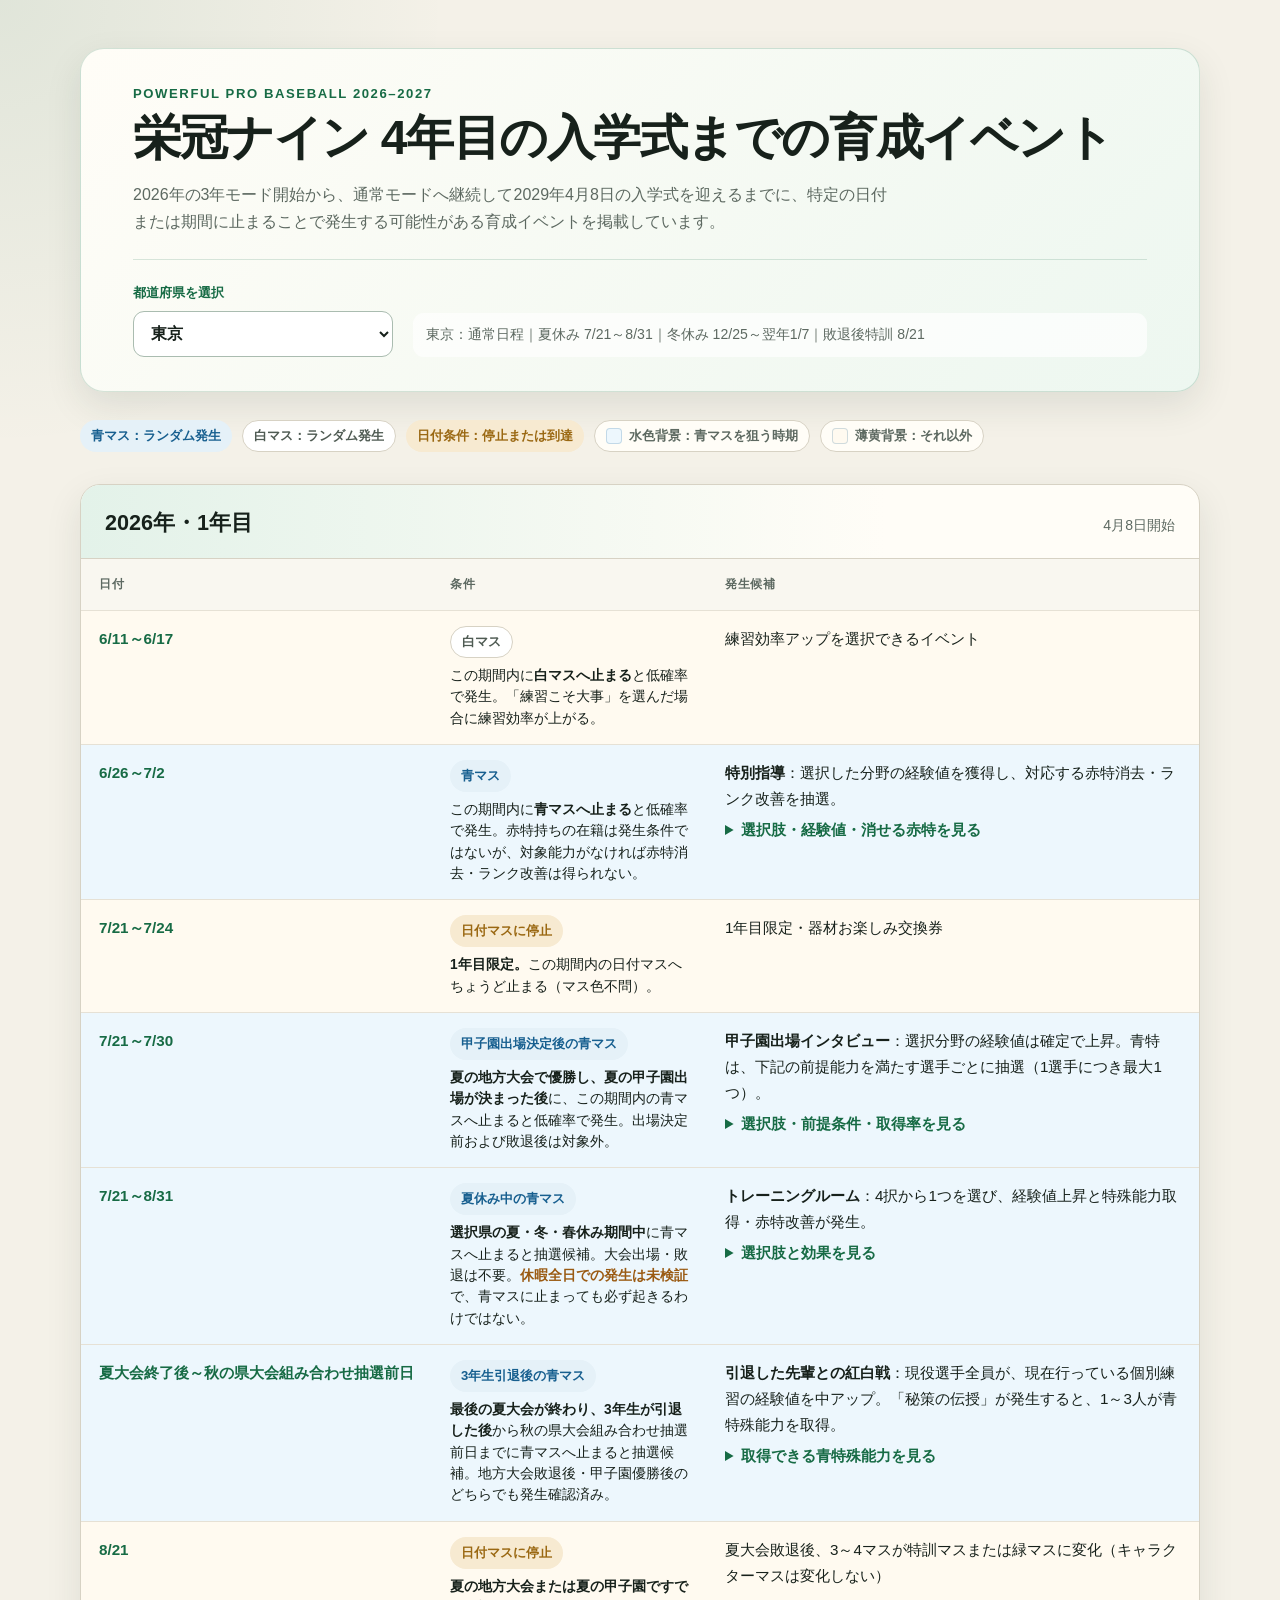
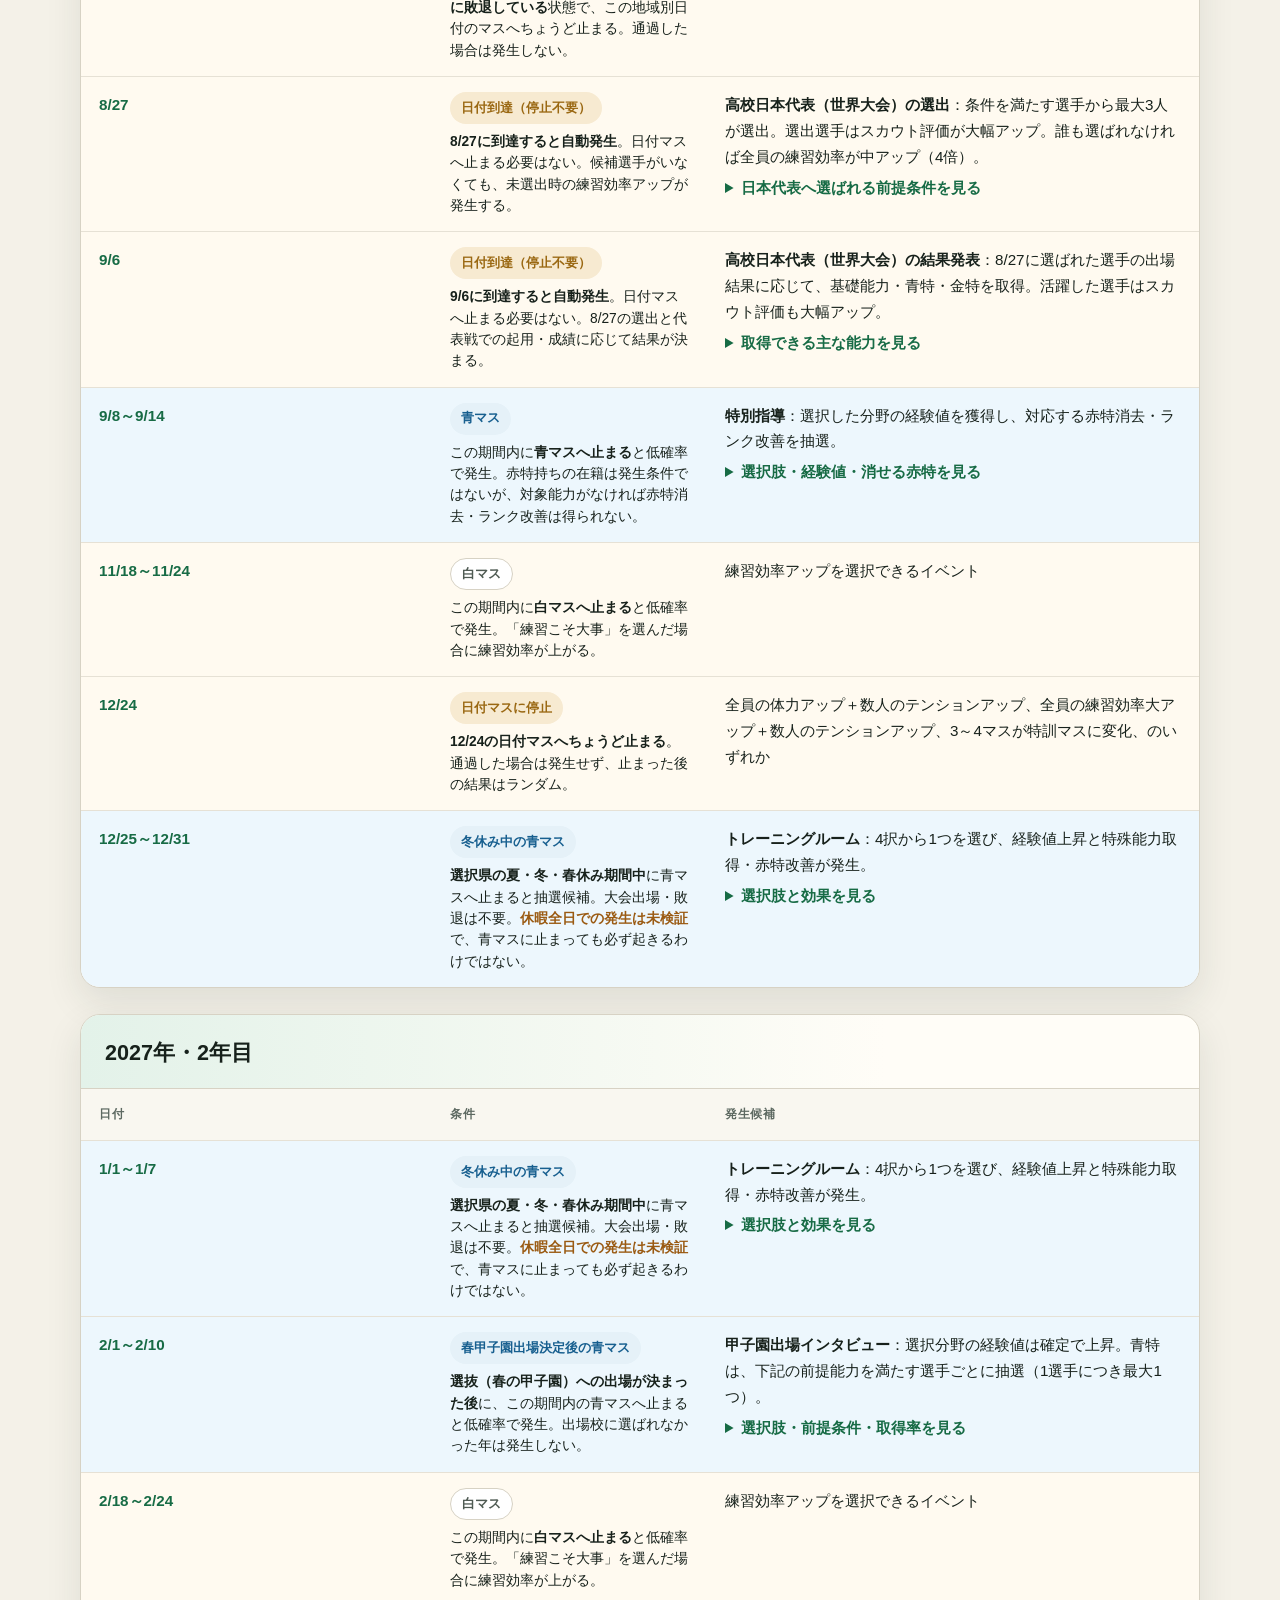
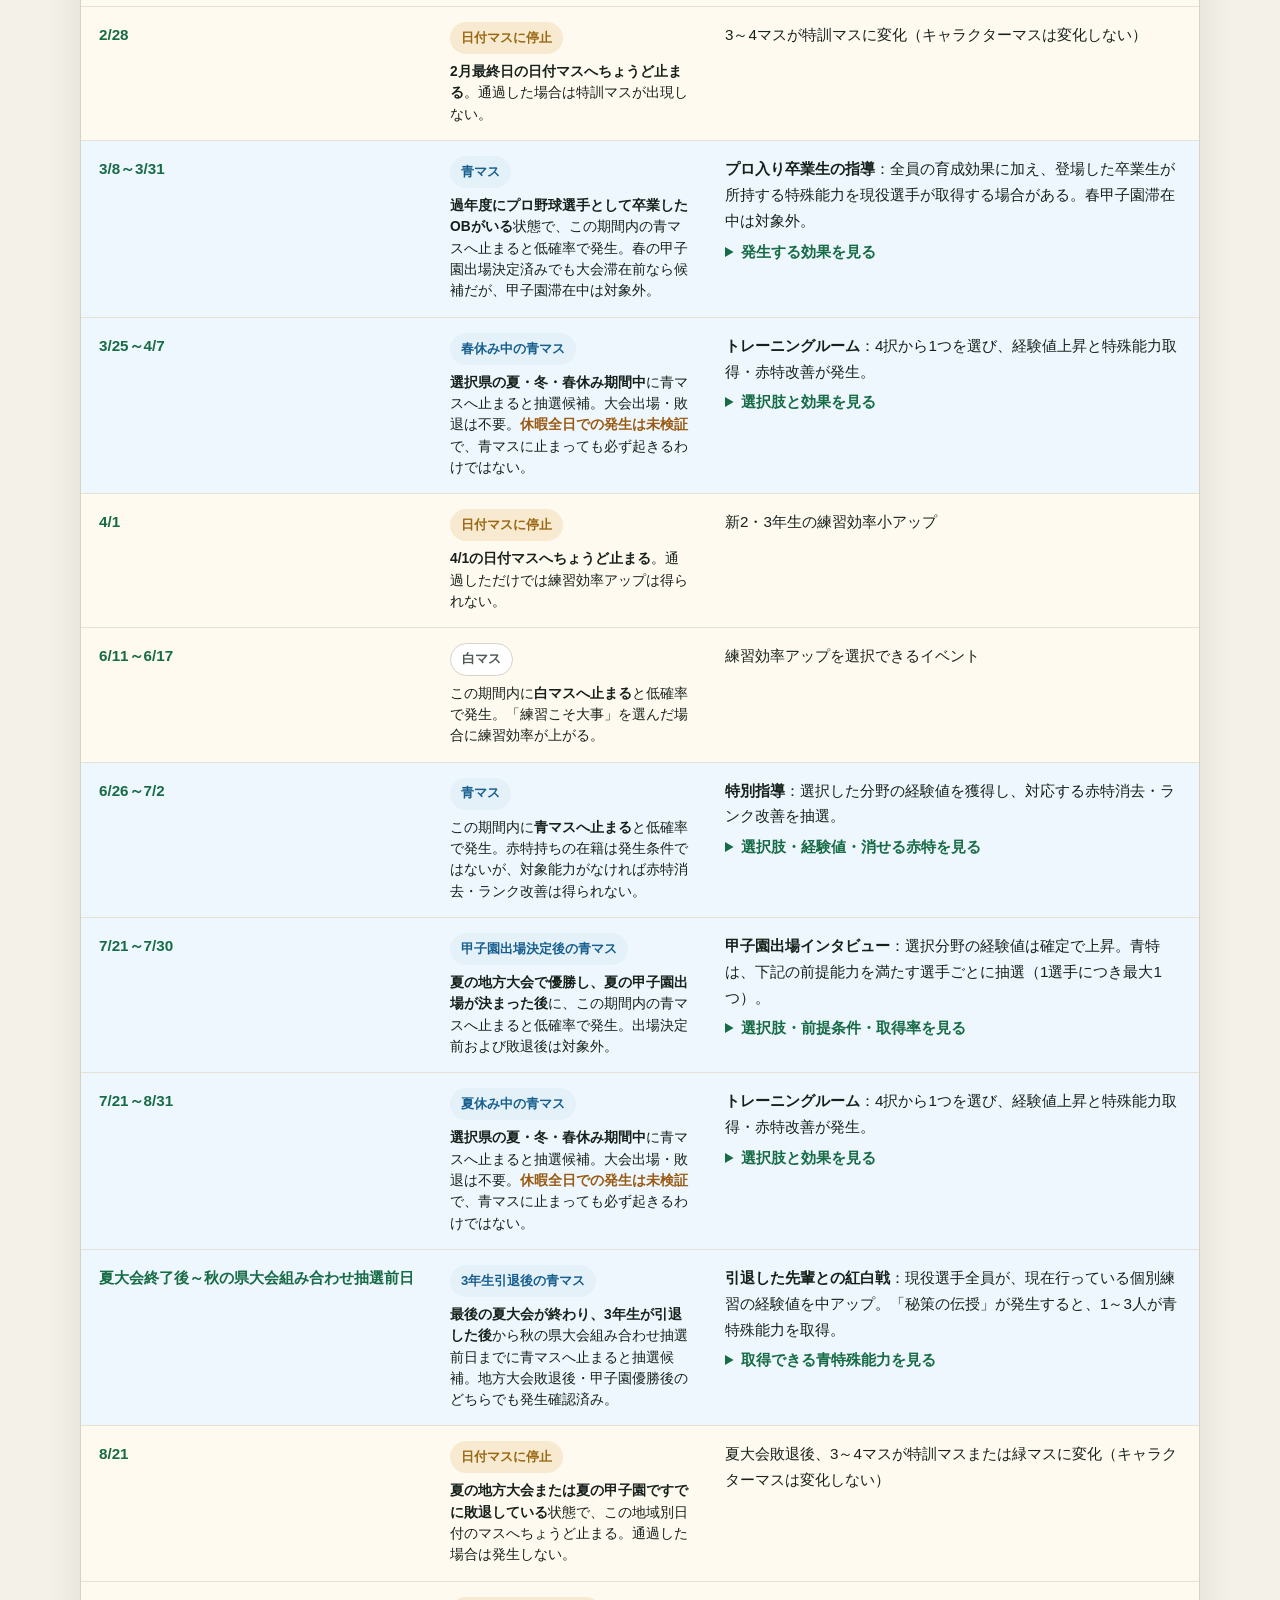
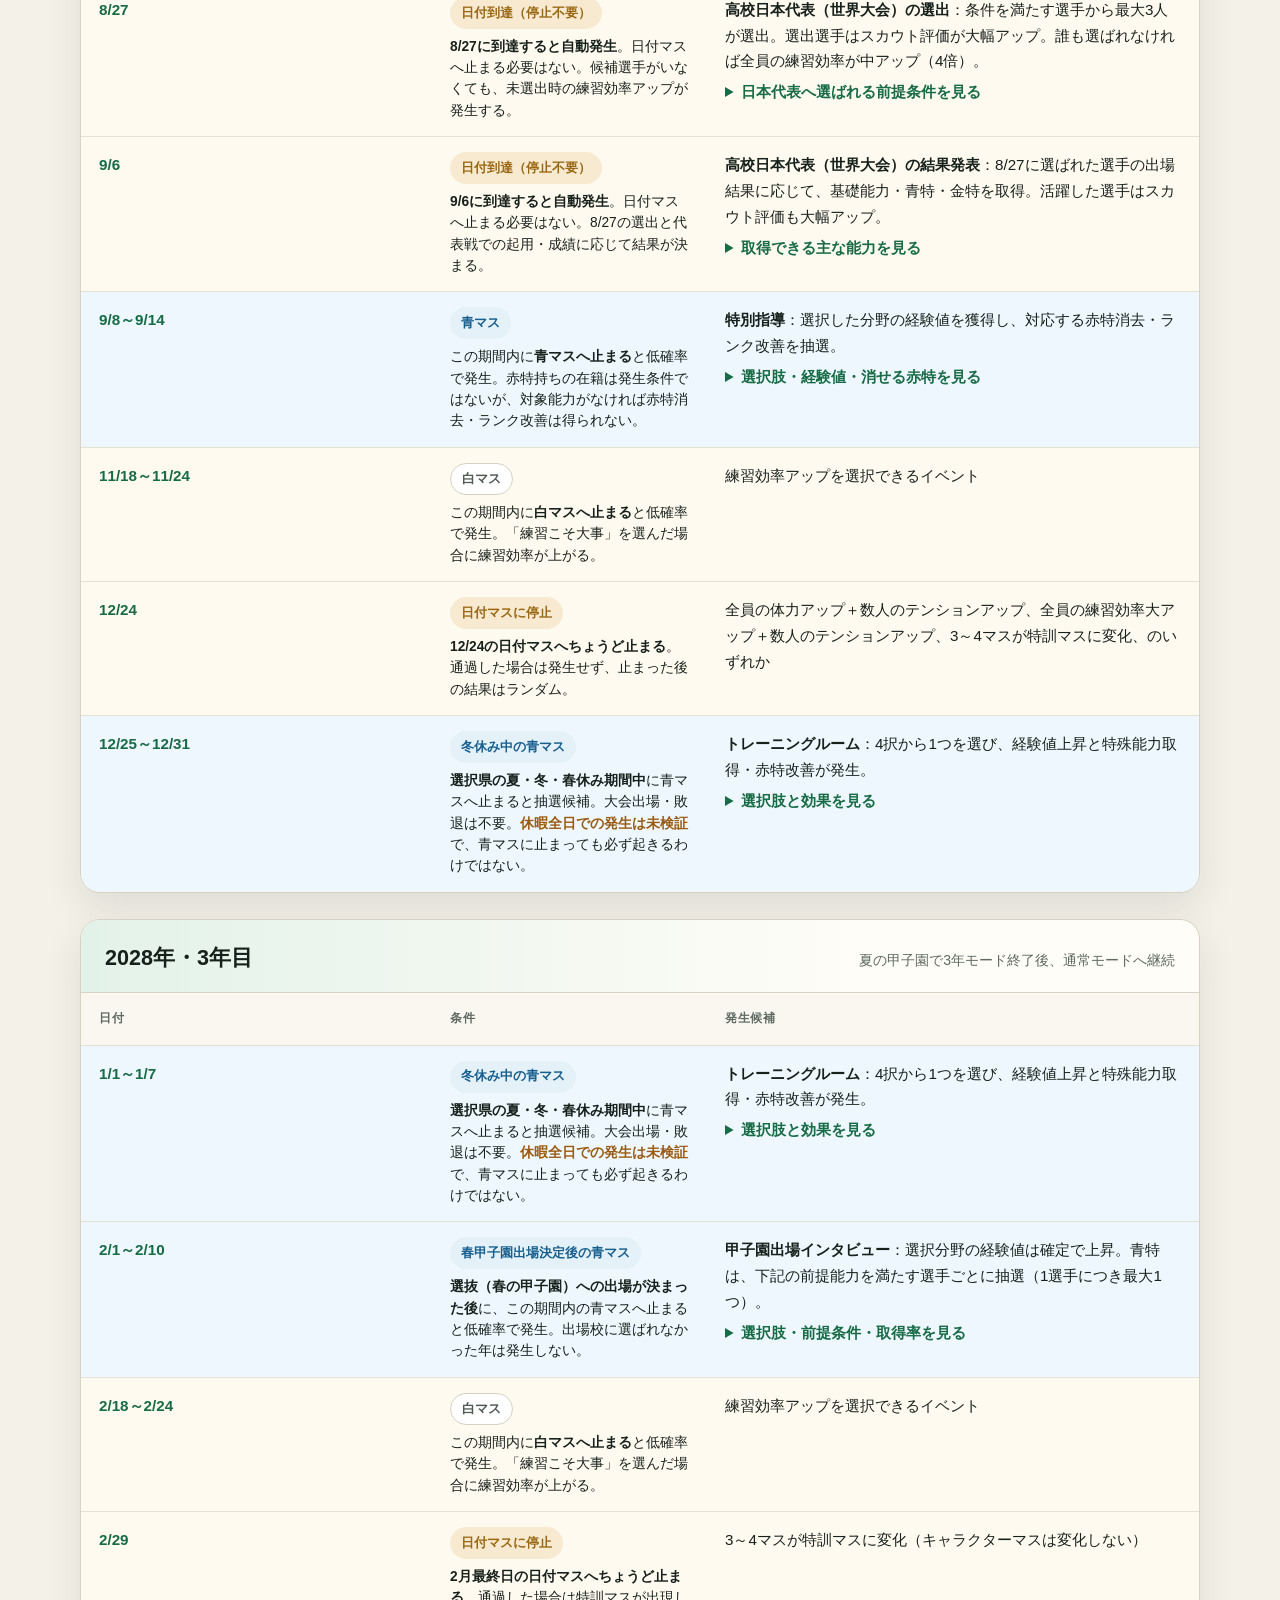
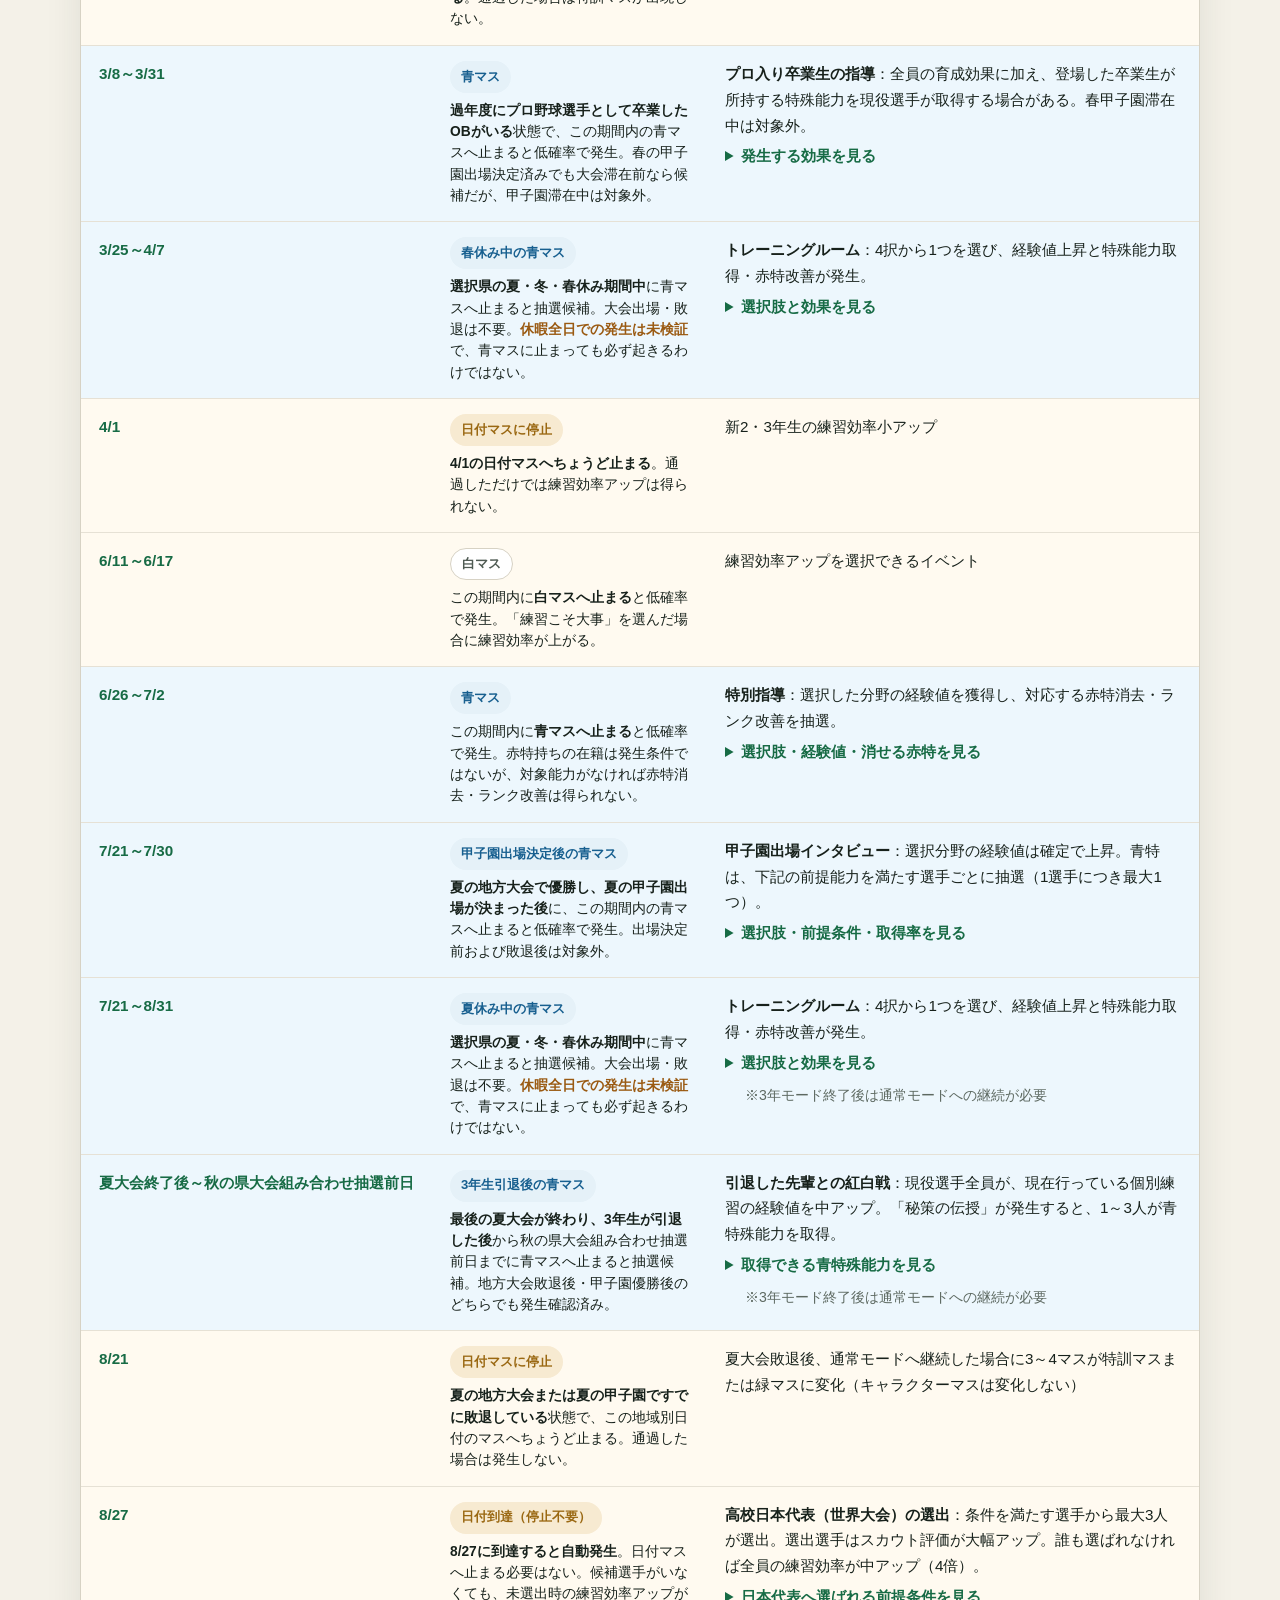
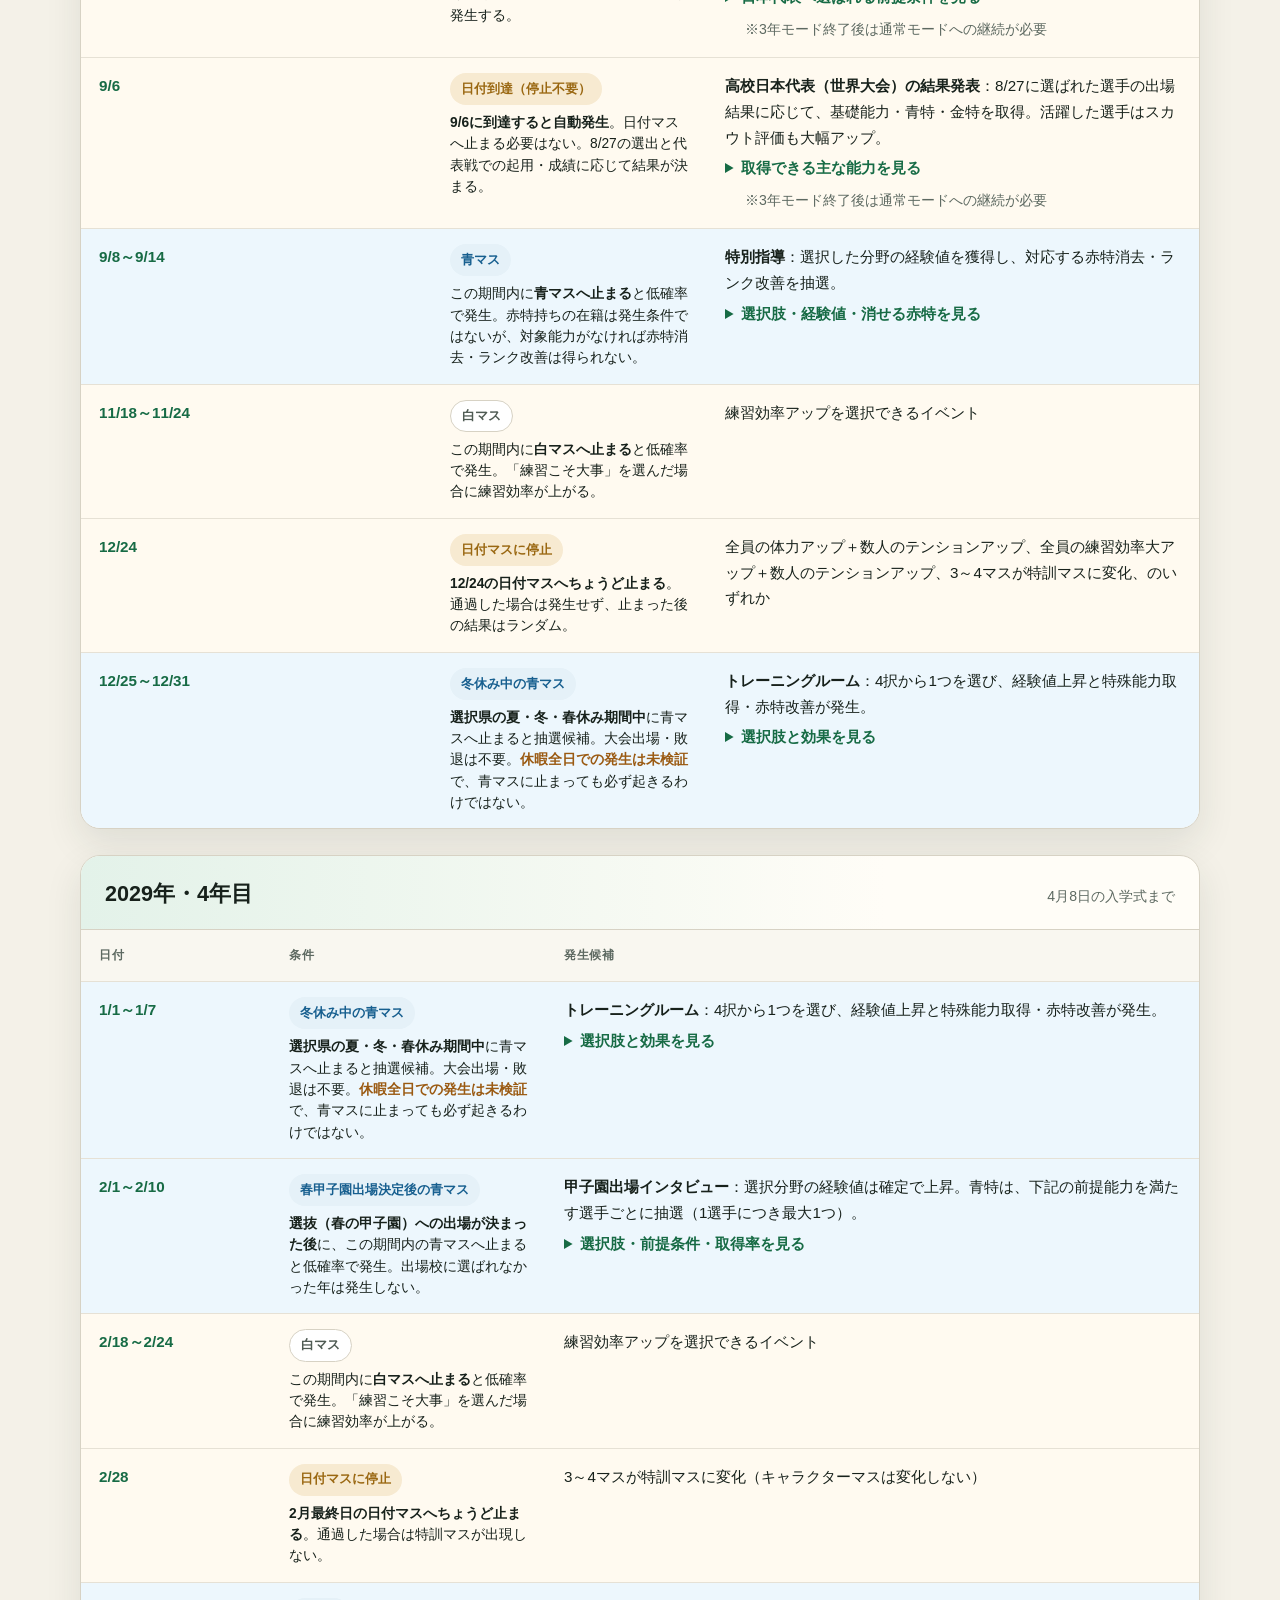
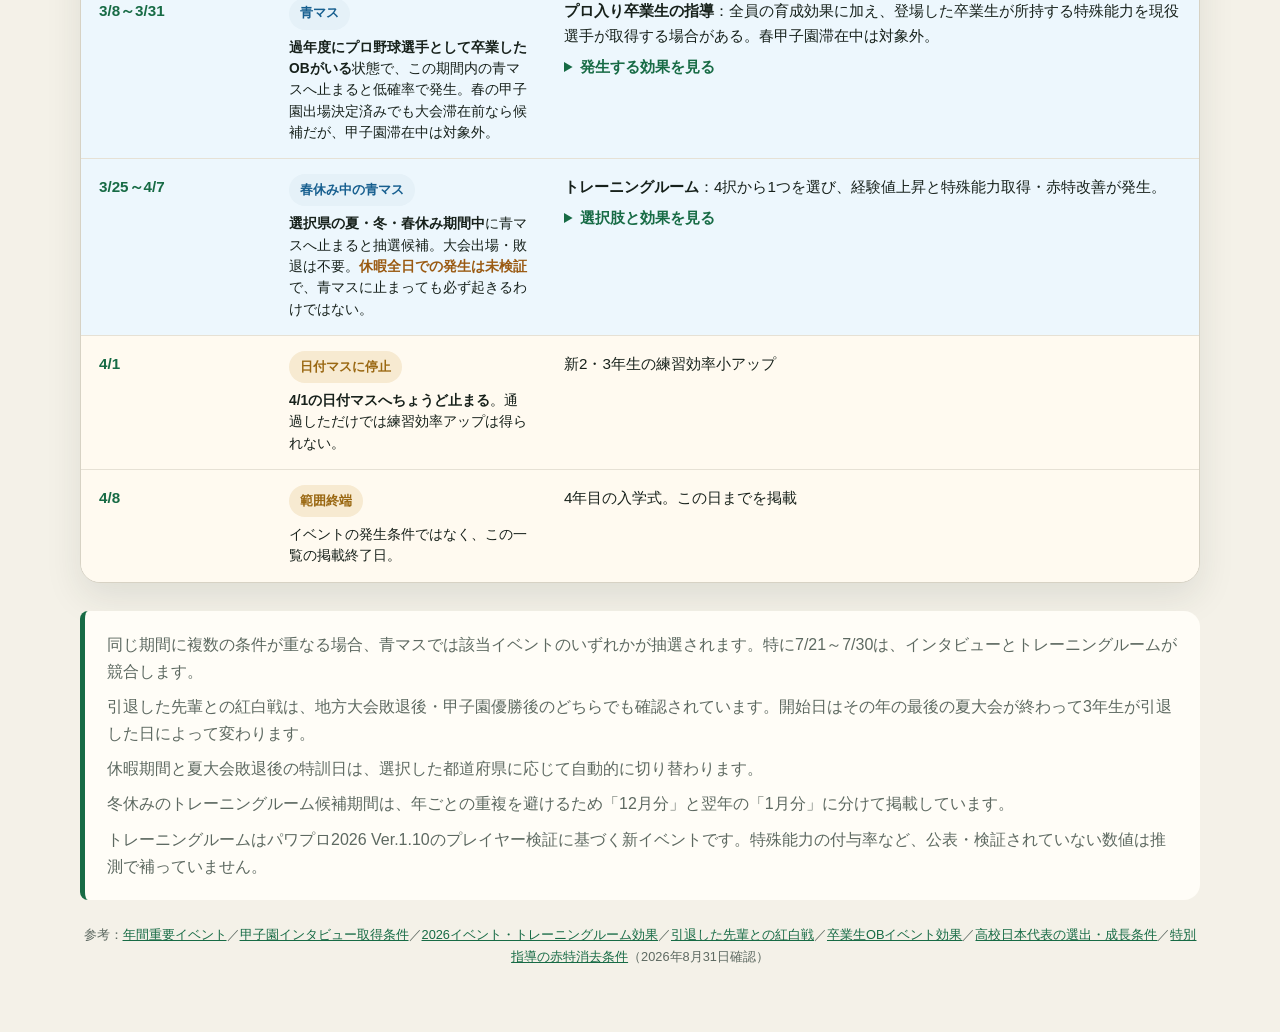
==== index.html @ 2ea09149 "Publish Eikan Nine 2026 event calendar" ====
<!doctype html>
<html lang="ja">
<head>
  <meta charset="utf-8">
  <meta name="viewport" content="width=device-width, initial-scale=1">
  <meta name="description" content="パワプロ2026-2027 栄冠ナインを2026年の開始から4年目の入学式まで進める際に、特定の日付・期間に止まることで発生する育成イベント一覧。">
  <title>栄冠ナイン2026｜4年目の入学式までの育成イベント</title>
  <style>
    :root {
      color-scheme: light;
      --ink: #17211b;
      --muted: #5d6961;
      --paper: #f4f1e8;
      --card: #fffdf7;
      --line: #d7d2c4;
      --green: #176b45;
      --green-soft: #e3f2e9;
      --blue: #175f8f;
      --blue-soft: #e5f1f8;
      --blue-period: #edf7fd;
      --other-period: #fffaf0;
      --gray-soft: #eeece5;
      --gold: #9a6812;
      --shadow: 0 14px 36px rgb(34 48 39 / 10%);
    }

    * { box-sizing: border-box; }

    body {
      margin: 0;
      background:
        radial-gradient(circle at top left, rgb(23 107 69 / 9%), transparent 28rem),
        var(--paper);
      color: var(--ink);
      font-family: -apple-system, BlinkMacSystemFont, "Segoe UI", "Hiragino Kaku Gothic ProN", "Yu Gothic", Meiryo, sans-serif;
      line-height: 1.7;
    }

    main {
      width: min(1120px, calc(100% - 32px));
      margin: 0 auto;
      padding: 48px 0 64px;
    }

    header {
      margin-bottom: 28px;
      padding: 34px clamp(22px, 5vw, 52px);
      border: 1px solid rgb(23 107 69 / 18%);
      border-radius: 24px;
      background: linear-gradient(135deg, #fffdf7 0%, #edf7f0 100%);
      box-shadow: var(--shadow);
    }

    .eyebrow {
      margin: 0 0 4px;
      color: var(--green);
      font-size: .82rem;
      font-weight: 800;
      letter-spacing: .12em;
      text-transform: uppercase;
    }

    h1 {
      margin: 0;
      font-size: clamp(1.8rem, 5vw, 3rem);
      line-height: 1.2;
      letter-spacing: -.03em;
    }

    .lead {
      max-width: 760px;
      margin: 14px 0 0;
      color: var(--muted);
    }

    .prefecture-picker {
      display: grid;
      grid-template-columns: minmax(180px, 260px) 1fr;
      gap: 14px 20px;
      align-items: end;
      margin-top: 24px;
      padding-top: 22px;
      border-top: 1px solid rgb(23 107 69 / 16%);
    }

    .prefecture-picker label {
      display: block;
      margin-bottom: 6px;
      color: var(--green);
      font-size: .82rem;
      font-weight: 800;
    }

    select {
      width: 100%;
      min-height: 46px;
      padding: 9px 38px 9px 13px;
      border: 1px solid #aabcb0;
      border-radius: 11px;
      background: #fff;
      color: var(--ink);
      font: inherit;
      font-weight: 700;
      cursor: pointer;
    }

    select:focus {
      outline: 3px solid rgb(23 107 69 / 18%);
      border-color: var(--green);
    }

    .region-summary {
      margin: 0;
      padding: 10px 13px;
      border-radius: 11px;
      background: rgb(255 255 255 / 70%);
      color: var(--muted);
      font-size: .88rem;
    }

    .legend {
      display: flex;
      flex-wrap: wrap;
      gap: 10px;
      margin: 20px 0 32px;
    }

    .tag {
      display: inline-flex;
      align-items: center;
      min-height: 32px;
      padding: 4px 11px;
      border-radius: 999px;
      font-size: .82rem;
      font-weight: 750;
      white-space: nowrap;
    }

    .tag-blue { background: var(--blue-soft); color: var(--blue); }
    .tag-white { background: #fff; color: #4f5b53; border: 1px solid var(--line); }
    .tag-stop { background: #f7ead1; color: var(--gold); }

    .period-key {
      display: inline-flex;
      align-items: center;
      gap: 7px;
      min-height: 32px;
      padding: 4px 11px;
      border: 1px solid var(--line);
      border-radius: 999px;
      background: var(--card);
      color: var(--muted);
      font-size: .82rem;
      font-weight: 750;
    }

    .period-key::before {
      width: 14px;
      height: 14px;
      border: 1px solid rgb(23 95 143 / 20%);
      border-radius: 4px;
      background: var(--other-period);
      content: '';
    }

    .period-key-blue::before { background: var(--blue-period); }

    section {
      margin-top: 26px;
      overflow: hidden;
      border: 1px solid var(--line);
      border-radius: 20px;
      background: var(--card);
      box-shadow: var(--shadow);
    }

    .section-heading {
      display: flex;
      align-items: baseline;
      justify-content: space-between;
      gap: 16px;
      padding: 20px 24px 16px;
      border-bottom: 1px solid var(--line);
      background: linear-gradient(90deg, var(--green-soft), transparent 72%);
    }

    h2 {
      margin: 0;
      font-size: 1.35rem;
    }

    .year-note {
      margin: 0;
      color: var(--muted);
      font-size: .88rem;
    }

    .table-wrap { overflow-x: auto; }

    table {
      width: 100%;
      border-collapse: collapse;
      font-size: .95rem;
    }

    th, td {
      padding: 15px 18px;
      border-bottom: 1px solid #e6e1d5;
      text-align: left;
      vertical-align: top;
    }

    th {
      background: #f9f7f0;
      color: var(--muted);
      font-size: .78rem;
      letter-spacing: .06em;
      text-transform: uppercase;
    }

    tr:last-child td { border-bottom: 0; }
    tbody tr.blue-priority td { background: var(--blue-period); }
    tbody tr.other-period td { background: var(--other-period); }
    tbody tr.blue-priority:hover td { background: #e0f1fb; }
    tbody tr.other-period:hover td { background: #fff4dd; }

    details { margin-top: 5px; }

    summary {
      color: var(--green);
      font-weight: 800;
      cursor: pointer;
    }

    .ability-list {
      margin: 8px 0 0;
      padding-left: 1.25rem;
      color: var(--muted);
      font-size: .88rem;
    }

    .ability-list li + li { margin-top: 5px; }

    .ability-list strong { color: var(--ink); }

    .date {
      width: 190px;
      color: var(--green);
      font-weight: 800;
      white-space: nowrap;
    }

    .condition { width: 275px; }

    .condition-text {
      display: block;
      margin-top: 7px;
      color: var(--ink);
      font-size: 0.86rem;
      line-height: 1.55;
    }

    .condition-text .caution {
      color: #9a5a12;
      font-weight: 700;
    }

    .notes {
      margin-top: 28px;
      padding: 20px 22px;
      border-left: 5px solid var(--green);
      border-radius: 8px 16px 16px 8px;
      background: var(--card);
      color: var(--muted);
    }

    .notes p { margin: 0; }
    .notes p + p { margin-top: 8px; }

    footer {
      margin-top: 24px;
      color: var(--muted);
      font-size: .8rem;
      text-align: center;
    }

    a { color: var(--green); }

    @media (max-width: 680px) {
      main { width: min(100% - 20px, 1120px); padding-top: 20px; }
      header { padding: 24px 20px; border-radius: 18px; }
      .prefecture-picker { grid-template-columns: 1fr; align-items: stretch; }
      section { border-radius: 16px; }
      .section-heading { display: block; padding: 18px; }
      .year-note { margin-top: 3px; }
      th, td { padding: 13px 14px; }
      .date { width: 150px; }
    }
  </style>
</head>
<body>
  <main>
    <header>
      <p class="eyebrow">Powerful Pro Baseball 2026–2027</p>
      <h1>栄冠ナイン 4年目の入学式までの育成イベント</h1>
      <p class="lead">2026年の3年モード開始から、通常モードへ継続して2029年4月8日の入学式を迎えるまでに、特定の日付または期間に止まることで発生する可能性がある育成イベントを掲載しています。</p>
      <div class="prefecture-picker">
        <div>
          <label for="prefecture">都道府県を選択</label>
          <select id="prefecture">
            <optgroup label="北海道">
              <option>北海道</option>
            </optgroup>
            <optgroup label="東北">
              <option>青森</option><option>岩手</option><option>宮城</option><option>秋田</option><option>山形</option><option>福島</option>
            </optgroup>
            <optgroup label="関東">
              <option>茨城</option><option>栃木</option><option>群馬</option><option>埼玉</option><option>千葉</option><option selected>東京</option><option>神奈川</option>
            </optgroup>
            <optgroup label="中部">
              <option>新潟</option><option>富山</option><option>石川</option><option>福井</option><option>山梨</option><option>長野</option><option>岐阜</option><option>静岡</option><option>愛知</option>
            </optgroup>
            <optgroup label="近畿">
              <option>三重</option><option>滋賀</option><option>京都</option><option>大阪</option><option>兵庫</option><option>奈良</option><option>和歌山</option>
            </optgroup>
            <optgroup label="中国">
              <option>鳥取</option><option>島根</option><option>岡山</option><option>広島</option><option>山口</option>
            </optgroup>
            <optgroup label="四国">
              <option>徳島</option><option>香川</option><option>愛媛</option><option>高知</option>
            </optgroup>
            <optgroup label="九州・沖縄">
              <option>福岡</option><option>佐賀</option><option>長崎</option><option>熊本</option><option>大分</option><option>宮崎</option><option>鹿児島</option><option>沖縄</option>
            </optgroup>
          </select>
        </div>
        <p class="region-summary" id="region-summary" aria-live="polite"></p>
      </div>
    </header>

    <div class="legend" aria-label="条件の凡例">
      <span class="tag tag-blue">青マス：ランダム発生</span>
      <span class="tag tag-white">白マス：ランダム発生</span>
      <span class="tag tag-stop">日付条件：停止または到達</span>
      <span class="period-key period-key-blue">水色背景：青マスを狙う時期</span>
      <span class="period-key">薄黄背景：それ以外</span>
    </div>

    <section aria-labelledby="year-2026">
      <div class="section-heading">
        <h2 id="year-2026">2026年・1年目</h2>
        <p class="year-note">4月8日開始</p>
      </div>
      <div class="table-wrap">
        <table>
          <thead><tr><th>日付</th><th>条件</th><th>発生候補</th></tr></thead>
          <tbody>
            <tr><td class="date">6/11～6/17</td><td class="condition"><span class="tag tag-white">白マス</span></td><td>練習効率アップを選択できるイベント</td></tr>
            <tr><td class="date">6/26～7/2</td><td class="condition"><span class="tag tag-blue">青マス</span></td><td data-event-details="special"></td></tr>
            <tr><td class="date">7/21～7/24</td><td class="condition"><span class="tag tag-stop">停止</span></td><td>1年目限定・器材お楽しみ交換券</td></tr>
            <tr><td class="date">7/21～7/30</td><td class="condition"><span class="tag tag-blue">甲子園出場決定後の青マス</span></td><td data-event-details="interview"></td></tr>
            <tr><td class="date" data-date-key="summer">7/21～8/31</td><td class="condition"><span class="tag tag-blue">夏休み中の青マス</span></td><td data-event-details="training"></td></tr>
            <tr><td class="date">夏大会終了後～秋の県大会組み合わせ抽選前日</td><td class="condition"><span class="tag tag-blue">3年生引退後の青マス</span></td><td data-event-details="retired-scrimmage"></td></tr>
            <tr><td class="date" data-date-key="summer-special">8/21</td><td class="condition"><span class="tag tag-stop">停止</span></td><td>夏大会敗退後、3～4マスが特訓マスまたは緑マスに変化（キャラクターマスは変化しない）</td></tr>
            <tr><td class="date">8/27</td><td class="condition"><span class="tag tag-stop">日付到達</span></td><td data-event-details="world"></td></tr>
            <tr><td class="date">9/6</td><td class="condition"><span class="tag tag-stop">日付到達</span></td><td data-event-details="world-result"></td></tr>
            <tr><td class="date">9/8～9/14</td><td class="condition"><span class="tag tag-blue">青マス</span></td><td data-event-details="special"></td></tr>
            <tr><td class="date">11/18～11/24</td><td class="condition"><span class="tag tag-white">白マス</span></td><td>練習効率アップを選択できるイベント</td></tr>
            <tr><td class="date">12/24</td><td class="condition"><span class="tag tag-stop">停止</span></td><td>全員の体力アップ＋数人のテンションアップ、全員の練習効率大アップ＋数人のテンションアップ、3～4マスが特訓マスに変化、のいずれか</td></tr>
            <tr><td class="date" data-date-key="winter-december">12/25～12/31</td><td class="condition"><span class="tag tag-blue">冬休み中の青マス</span></td><td data-event-details="training"></td></tr>
          </tbody>
        </table>
      </div>
    </section>

    <section aria-labelledby="year-2027">
      <div class="section-heading">
        <h2 id="year-2027">2027年・2年目</h2>
      </div>
      <div class="table-wrap">
        <table>
          <thead><tr><th>日付</th><th>条件</th><th>発生候補</th></tr></thead>
          <tbody>
            <tr><td class="date" data-date-key="winter-january">1/1～1/7</td><td class="condition"><span class="tag tag-blue">冬休み中の青マス</span></td><td data-event-details="training"></td></tr>
            <tr><td class="date">2/1～2/10</td><td class="condition"><span class="tag tag-blue">春甲子園出場決定後の青マス</span></td><td data-event-details="interview"></td></tr>
            <tr><td class="date">2/18～2/24</td><td class="condition"><span class="tag tag-white">白マス</span></td><td>練習効率アップを選択できるイベント</td></tr>
            <tr><td class="date">2/28</td><td class="condition"><span class="tag tag-stop">停止</span></td><td>3～4マスが特訓マスに変化（キャラクターマスは変化しない）</td></tr>
            <tr><td class="date">3/8～3/31</td><td class="condition"><span class="tag tag-blue">青マス</span></td><td data-event-details="graduate"></td></tr>
            <tr><td class="date">3/25～4/7</td><td class="condition"><span class="tag tag-blue">春休み中の青マス</span></td><td data-event-details="training"></td></tr>
            <tr><td class="date">4/1</td><td class="condition"><span class="tag tag-stop">停止</span></td><td>新2・3年生の練習効率小アップ</td></tr>
            <tr><td class="date">6/11～6/17</td><td class="condition"><span class="tag tag-white">白マス</span></td><td>練習効率アップを選択できるイベント</td></tr>
            <tr><td class="date">6/26～7/2</td><td class="condition"><span class="tag tag-blue">青マス</span></td><td data-event-details="special"></td></tr>
            <tr><td class="date">7/21～7/30</td><td class="condition"><span class="tag tag-blue">甲子園出場決定後の青マス</span></td><td data-event-details="interview"></td></tr>
            <tr><td class="date" data-date-key="summer">7/21～8/31</td><td class="condition"><span class="tag tag-blue">夏休み中の青マス</span></td><td data-event-details="training"></td></tr>
            <tr><td class="date">夏大会終了後～秋の県大会組み合わせ抽選前日</td><td class="condition"><span class="tag tag-blue">3年生引退後の青マス</span></td><td data-event-details="retired-scrimmage"></td></tr>
            <tr><td class="date" data-date-key="summer-special">8/21</td><td class="condition"><span class="tag tag-stop">停止</span></td><td>夏大会敗退後、3～4マスが特訓マスまたは緑マスに変化（キャラクターマスは変化しない）</td></tr>
            <tr><td class="date">8/27</td><td class="condition"><span class="tag tag-stop">日付到達</span></td><td data-event-details="world"></td></tr>
            <tr><td class="date">9/6</td><td class="condition"><span class="tag tag-stop">日付到達</span></td><td data-event-details="world-result"></td></tr>
            <tr><td class="date">9/8～9/14</td><td class="condition"><span class="tag tag-blue">青マス</span></td><td data-event-details="special"></td></tr>
            <tr><td class="date">11/18～11/24</td><td class="condition"><span class="tag tag-white">白マス</span></td><td>練習効率アップを選択できるイベント</td></tr>
            <tr><td class="date">12/24</td><td class="condition"><span class="tag tag-stop">停止</span></td><td>全員の体力アップ＋数人のテンションアップ、全員の練習効率大アップ＋数人のテンションアップ、3～4マスが特訓マスに変化、のいずれか</td></tr>
            <tr><td class="date" data-date-key="winter-december">12/25～12/31</td><td class="condition"><span class="tag tag-blue">冬休み中の青マス</span></td><td data-event-details="training"></td></tr>
          </tbody>
        </table>
      </div>
    </section>

    <section aria-labelledby="year-2028">
      <div class="section-heading">
        <h2 id="year-2028">2028年・3年目</h2>
        <p class="year-note">夏の甲子園で3年モード終了後、通常モードへ継続</p>
      </div>
      <div class="table-wrap">
        <table>
          <thead><tr><th>日付</th><th>条件</th><th>発生候補</th></tr></thead>
          <tbody>
            <tr><td class="date" data-date-key="winter-january">1/1～1/7</td><td class="condition"><span class="tag tag-blue">冬休み中の青マス</span></td><td data-event-details="training"></td></tr>
            <tr><td class="date">2/1～2/10</td><td class="condition"><span class="tag tag-blue">春甲子園出場決定後の青マス</span></td><td data-event-details="interview"></td></tr>
            <tr><td class="date">2/18～2/24</td><td class="condition"><span class="tag tag-white">白マス</span></td><td>練習効率アップを選択できるイベント</td></tr>
            <tr><td class="date">2/29</td><td class="condition"><span class="tag tag-stop">停止</span></td><td>3～4マスが特訓マスに変化（キャラクターマスは変化しない）</td></tr>
            <tr><td class="date">3/8～3/31</td><td class="condition"><span class="tag tag-blue">青マス</span></td><td data-event-details="graduate"></td></tr>
            <tr><td class="date">3/25～4/7</td><td class="condition"><span class="tag tag-blue">春休み中の青マス</span></td><td data-event-details="training"></td></tr>
            <tr><td class="date">4/1</td><td class="condition"><span class="tag tag-stop">停止</span></td><td>新2・3年生の練習効率小アップ</td></tr>
            <tr><td class="date">6/11～6/17</td><td class="condition"><span class="tag tag-white">白マス</span></td><td>練習効率アップを選択できるイベント</td></tr>
            <tr><td class="date">6/26～7/2</td><td class="condition"><span class="tag tag-blue">青マス</span></td><td data-event-details="special"></td></tr>
            <tr><td class="date">7/21～7/30</td><td class="condition"><span class="tag tag-blue">甲子園出場決定後の青マス</span></td><td data-event-details="interview"></td></tr>
            <tr><td class="date" data-date-key="summer-third">7/21～8/31</td><td class="condition"><span class="tag tag-blue">夏休み中の青マス</span></td><td data-event-details="training" data-continuation-note="true"></td></tr>
            <tr><td class="date">夏大会終了後～秋の県大会組み合わせ抽選前日</td><td class="condition"><span class="tag tag-blue">3年生引退後の青マス</span></td><td data-event-details="retired-scrimmage" data-continuation-note="true"></td></tr>
            <tr><td class="date" data-date-key="summer-special">8/21</td><td class="condition"><span class="tag tag-stop">停止</span></td><td>夏大会敗退後、通常モードへ継続した場合に3～4マスが特訓マスまたは緑マスに変化（キャラクターマスは変化しない）</td></tr>
            <tr><td class="date">8/27</td><td class="condition"><span class="tag tag-stop">日付到達</span></td><td data-event-details="world" data-continuation-note="true"></td></tr>
            <tr><td class="date">9/6</td><td class="condition"><span class="tag tag-stop">日付到達</span></td><td data-event-details="world-result" data-continuation-note="true"></td></tr>
            <tr><td class="date">9/8～9/14</td><td class="condition"><span class="tag tag-blue">青マス</span></td><td data-event-details="special"></td></tr>
            <tr><td class="date">11/18～11/24</td><td class="condition"><span class="tag tag-white">白マス</span></td><td>練習効率アップを選択できるイベント</td></tr>
            <tr><td class="date">12/24</td><td class="condition"><span class="tag tag-stop">停止</span></td><td>全員の体力アップ＋数人のテンションアップ、全員の練習効率大アップ＋数人のテンションアップ、3～4マスが特訓マスに変化、のいずれか</td></tr>
            <tr><td class="date" data-date-key="winter-december">12/25～12/31</td><td class="condition"><span class="tag tag-blue">冬休み中の青マス</span></td><td data-event-details="training"></td></tr>
          </tbody>
        </table>
      </div>
    </section>

    <section aria-labelledby="year-2029">
      <div class="section-heading">
        <h2 id="year-2029">2029年・4年目</h2>
        <p class="year-note">4月8日の入学式まで</p>
      </div>
      <div class="table-wrap">
        <table>
          <thead><tr><th>日付</th><th>条件</th><th>発生候補</th></tr></thead>
          <tbody>
            <tr><td class="date" data-date-key="winter-january">1/1～1/7</td><td class="condition"><span class="tag tag-blue">冬休み中の青マス</span></td><td data-event-details="training"></td></tr>
            <tr><td class="date">2/1～2/10</td><td class="condition"><span class="tag tag-blue">春甲子園出場決定後の青マス</span></td><td data-event-details="interview"></td></tr>
            <tr><td class="date">2/18～2/24</td><td class="condition"><span class="tag tag-white">白マス</span></td><td>練習効率アップを選択できるイベント</td></tr>
            <tr><td class="date">2/28</td><td class="condition"><span class="tag tag-stop">停止</span></td><td>3～4マスが特訓マスに変化（キャラクターマスは変化しない）</td></tr>
            <tr><td class="date">3/8～3/31</td><td class="condition"><span class="tag tag-blue">青マス</span></td><td data-event-details="graduate"></td></tr>
            <tr><td class="date">3/25～4/7</td><td class="condition"><span class="tag tag-blue">春休み中の青マス</span></td><td data-event-details="training"></td></tr>
            <tr><td class="date">4/1</td><td class="condition"><span class="tag tag-stop">停止</span></td><td>新2・3年生の練習効率小アップ</td></tr>
            <tr><td class="date">4/8</td><td class="condition"><span class="tag tag-stop">範囲終端</span></td><td>4年目の入学式。この日までを掲載</td></tr>
          </tbody>
        </table>
      </div>
    </section>

    <aside class="notes" aria-label="補足">
      <p>同じ期間に複数の条件が重なる場合、青マスでは該当イベントのいずれかが抽選されます。特に7/21～7/30は、インタビューとトレーニングルームが競合します。</p>
      <p>引退した先輩との紅白戦は、地方大会敗退後・甲子園優勝後のどちらでも確認されています。開始日はその年の最後の夏大会が終わって3年生が引退した日によって変わります。</p>
      <p>休暇期間と夏大会敗退後の特訓日は、選択した都道府県に応じて自動的に切り替わります。</p>
      <p>冬休みのトレーニングルーム候補期間は、年ごとの重複を避けるため「12月分」と翌年の「1月分」に分けて掲載しています。</p>
      <p>トレーニングルームはパワプロ2026 Ver.1.10のプレイヤー検証に基づく新イベントです。特殊能力の付与率など、公表・検証されていない数値は推測で補っていません。</p>
    </aside>

    <footer>
      参考：<a href="https://saiseikojo.com/eikan2019kouryaku-1/" target="_blank" rel="noreferrer">年間重要イベント</a>／<a href="https://www.price-shopping.com/entry/post-28815/" target="_blank" rel="noreferrer">甲子園インタビュー取得条件</a>／<a href="https://nijiholo5koshien.com/eikan-nain2026-2027-event-list/" target="_blank" rel="noreferrer">2026イベント・トレーニングルーム効果</a>／<a href="https://nijiholo5koshien.com/eikan-nain2026-2027-kohakusen/" target="_blank" rel="noreferrer">引退した先輩との紅白戦</a>／<a href="https://nijiholo5koshien.com/eikan-nain2026-2027-sotsugyosei-kasenjiki/" target="_blank" rel="noreferrer">卒業生OBイベント効果</a>／<a href="https://www.price-shopping.com/entry/post-19508/" target="_blank" rel="noreferrer">高校日本代表の選出・成長条件</a>／<a href="https://game8.jp/eikan-nine/628904" target="_blank" rel="noreferrer">特別指導の赤特消去条件</a>（2026年8月31日確認）
    </footer>
  </main>
  <script>
    const prefectureSelect = document.querySelector('#prefecture');
    const regionSummary = document.querySelector('#region-summary');

    const patterns = {
      standard: {
        label: '通常日程',
        summer: '7/21～8/31',
        summerThird: '7/21～8/31',
        winterStart: '12/25',
        winterEnd: '1/7',
        winterJanuary: '1/1～1/7',
        summerSpecial: '8/21'
      },
      aomoriAkita: {
        label: '青森・秋田日程',
        summer: '7/21～8/25',
        summerThird: '7/21～8/25',
        winterStart: '12/22',
        winterEnd: '1/14',
        winterJanuary: '1/1～1/14',
        summerSpecial: '8/15'
      },
      northern: {
        label: '北日本・長野日程',
        summer: '7/26～8/20',
        summerThird: '7/26～8/20',
        winterStart: '12/26',
        winterEnd: '1/14',
        winterJanuary: '1/1～1/14',
        summerSpecial: '8/10'
      }
    };

    const aomoriAkita = new Set(['青森', '秋田']);
    const northern = new Set(['北海道', '岩手', '宮城', '山形', '福島', '長野']);

    const eventDetails = {
      special: `
        <strong>特別指導</strong>：選択した分野の経験値を獲得し、対応する赤特消去・ランク改善を抽選。
        <details>
          <summary>選択肢・経験値・消せる赤特を見る</summary>
          <ul class="ability-list">
            <li><strong>打撃を指導：</strong>全員のミート・パワー経験値が小アップ。「三振」を消去</li>
            <li><strong>守備を指導：</strong>全員の守備力・捕球経験値が小アップ。「エラー」を消去／送球F以下を1段階アップ</li>
            <li><strong>走塁を指導：</strong>全員の走力経験値が小アップ。走塁F以下・盗塁F以下を1段階アップ</li>
            <li><strong>投球を指導：</strong>全員のコントロール経験値が小アップ。「寸前」「一発」「四球」「スロースターター」「力配分」「短気」「抜け球」「軽い球」「乱調」を消去</li>
          </ul>
        </details>`,
      interview: `
        <strong>甲子園出場インタビュー</strong>：選択分野の経験値は確定で上昇。青特は、下記の前提能力を満たす選手ごとに抽選（1選手につき最大1つ）。
        <details>
          <summary>選択肢・前提条件・取得率を見る</summary>
          <ul class="ability-list">
            <li><strong>攻撃力：</strong>全員のミート・パワー経験値が中アップ
              <ul>
                <li>ミートB以上：アベレージヒッター（10％）</li>
                <li>パワーB以上：パワーヒッター、プルヒッター（各10％）</li>
                <li>ミートC以上かつパワーC以上：広角打法（10％）</li>
                <li>ミートC以上：流し打ち、固め打ち（各10％）</li>
                <li>パワーC以上：弾道＋1（10％）</li>
              </ul>
            </li>
            <li><strong>機動力：</strong>全員の走力経験値が中アップ
              <ul>
                <li>走力C以上：走塁＋1、盗塁＋1、内野安打○、ヘッドスライディング、かく乱、プレッシャーラン（各10％）</li>
                <li>「バント○」取得済み：バント職人（20％）</li>
                <li>パワーE以下：バント○（5％）</li>
              </ul>
            </li>
            <li><strong>守備力：</strong>全員の肩力・守備力・捕球経験値が中アップ
              <ul>
                <li>肩力B以上：レーザービーム（10％）</li>
                <li>守備力B以上または捕球C以上：守備職人（10％）</li>
                <li>守備力C以上または肩力C以上：送球＋1（10％）</li>
                <li>捕手かつ守備力E以上：ホーム死守（10％）</li>
              </ul>
            </li>
            <li><strong>投手力：</strong>投手全員の球速・コントロール・スタミナ・変化球経験値が中アップ
              <ul>
                <li>球速150km/h以上：ジャイロボール、重い球（各10％）</li>
                <li>球速140km/h以上：ノビ＋1、球持ち○（各10％）</li>
                <li>コントロールC以上：低め○（10％）</li>
                <li>コントロールE以下：逃げ球（10％）</li>
                <li>スタミナC以上：尻上がり（10％）</li>
                <li>1方向の変化量が4以上：キレ○（10％）</li>
                <li>変化球種が3以上：リリース○（10％）</li>
              </ul>
            </li>
            <li><strong>選手たちの努力：</strong>青特抽選なし。全員の信頼度が中アップし、テンション「ダメダメ」の選手が「ふつう」になる</li>
          </ul>
        </details>`,
      training: `
        <strong>トレーニングルーム</strong>：4択から1つを選び、経験値上昇と特殊能力取得・赤特改善が発生。
        <details>
          <summary>選択肢と効果を見る</summary>
          <ul class="ability-list">
            <li><strong>筋トレ中心にトレーニング：</strong>全員のパワー・肩力経験値が小アップ、投手全員の球速経験値が中アップ、投手が「重い球」を取得</li>
            <li><strong>敏捷性中心にトレーニング：</strong>全員の走力・守備力経験値が中アップ、投手が「クイック＋1」を取得</li>
            <li><strong>柔軟性中心にトレーニング：</strong>全員のパワー経験値が少しアップ、投手全員の球速・スタミナ経験値がアップ、「ケガしにくさ＋1」を取得</li>
            <li><strong>ビデオで研究：</strong>数人の学力がかなりアップ、数人の疲れが少し回復。選手1人に次のいずれか：
              <ul>
                <li>投手：対ピンチ＋1、対左打者＋1、打たれ強さ＋1、ノビ＋1、クイック＋1、「乱調」消去、「抜け球」消去</li>
                <li>野手：チャンス＋1、対左投手＋1、盗塁＋1、走塁＋1、送球＋1、ケガしにくさ＋1、「エラー」消去、「併殺」消去</li>
              </ul>
            </li>
          </ul>
          <p class="ability-list"><strong>確認済み発生日：</strong>7/23、7/24、1/7、秋田の1/14、4/6。いずれもその地域の夏・冬・春休み中。表の休暇全期間は、この一致から置いた発生候補期間であり、全日を個別確認したものではありません。</p>
        </details>`,
      'retired-scrimmage': `
        <strong>引退した先輩との紅白戦</strong>：現役選手全員が、現在行っている個別練習の経験値を中アップ。「秘策の伝授」が発生すると、1～3人が青特殊能力を取得。
        <details>
          <summary>取得できる青特殊能力を見る</summary>
          <ul class="ability-list">
            <li><strong>投手：</strong>対左打者＋1、クイック＋1、牽制○、内角攻め、クロスファイヤー、緩急○、対ランナー○、要所○</li>
            <li><strong>野手：</strong>盗塁＋1、初球○、ローボールヒッター、ハイボールヒッター、インコースヒッター、アウトコースヒッター</li>
            <li><strong>守備位置限定：</strong>高速チャージ（一・三塁手のみ）、フレーミング＋1（捕手のみ）</li>
          </ul>
          <p class="ability-list">秘策の伝授が発生せず、練習経験値アップだけで終わる場合もあります。</p>
        </details>`,
      world: `
        <strong>高校日本代表（世界大会）の選出</strong>：条件を満たす選手から最大3人が選出。選出選手はスカウト評価が大幅アップ。誰も選ばれなければ全員の練習効率が中アップ（4倍）。
        <details>
          <summary>日本代表へ選ばれる前提条件を見る</summary>
          <p class="ability-list">次のいずれかを満たす選手が候補。留学生は対象外。</p>
          <ul class="ability-list">
            <li>★450以上</li>
            <li>★400～449の投手：球速156km/h以上、総変化量12以上、コントロールSのいずれか</li>
            <li>★400～449の野手：野手能力のいずれかがS</li>
            <li>直前の夏甲子園で防御率2.00未満かつ投球回36回以上</li>
            <li>直前の夏甲子園で本塁打5本以上、打点10以上、安打10本以上かつ打率.500以上、盗塁6個以上のいずれか</li>
          </ul>
        </details>`,
      'world-result': `
        <strong>高校日本代表（世界大会）の結果発表</strong>：8/27に選ばれた選手の出場結果に応じて、基礎能力・青特・金特を取得。活躍した選手はスカウト評価も大幅アップ。
        <details>
          <summary>取得できる主な能力を見る</summary>
          <ul class="ability-list">
            <li><strong>チームへの効果：</strong>代表選手がいる場合は、1～4人が「超ノリノリ」になる、数人の練習効率が中アップ（4倍）、変化なし、のいずれか。誰も派遣していない場合は数人のテンションがアップ</li>
            <li><strong>大会MVP・投手：</strong>球速＋3、コントロール・スタミナ＋7、総変化量＋2。「強心臓」「怪物球威」「ドクターK」「精密機械」「変幻自在」から金特1つ、人気者、国際大会○</li>
            <li><strong>大会MVP・野手：</strong>弾道以外の全能力＋7。「勝負師」「電光石火」「安打製造機」「アーチスト」「魔術師」から金特1つ、人気者、国際大会○</li>
            <li><strong>大会ベストナイン・投手：</strong>球速＋2、コントロール・スタミナ＋4、総変化量＋1。対ピンチA、重い球、奪三振、低め○、緩急○から1つ、国際大会○</li>
            <li><strong>大会ベストナイン・野手：</strong>弾道以外の全能力＋4。チャンスA、盗塁A、アベレージヒッター、パワーヒッター、守備職人から1つ、国際大会○</li>
            <li><strong>個人タイトル：</strong>首位打者＝安打製造機、最多本塁打＝アーチスト、最多盗塁＝電光石火、最多打点＝勝負師、最優秀守備＝魔術師、最優秀防御率＝強心臓、最優秀救援＝威圧感。各タイトルで国際大会○も取得</li>
            <li><strong>そのほか：</strong>ミート・パワー・走力・守備力・スタミナ等の上昇、チャンス／走塁／盗塁／キャッチャー／対ピンチのBまたはA化、守備職人、代打○、奪三振など</li>
          </ul>
        </details>`,
      graduate: `
        <strong>プロ入り卒業生の指導</strong>：全員の育成効果に加え、登場した卒業生が所持する特殊能力を現役選手が取得する場合がある。春甲子園滞在中は対象外。
        <details>
          <summary>発生する効果を見る</summary>
          <ul class="ability-list">
            <li>全員の現在行っている個別練習の経験値が中アップ＋数人のテンションアップ＋数人の疲れが少し回復（特能取得なしの場合と、特能取得ありの場合がある）</li>
            <li>全員の現在行っている個別練習の経験値が中アップ＋全員がおまかせで成長＋特能取得</li>
            <li>固定の青特一覧はなく、指導する卒業生の所持能力によって候補が変化</li>
            <li>確認例：チャンスAを持つ卒業生の指導で「チャンス＋1」を取得</li>
            <li>金特を継承した報告もあるが、対象能力や条件は未確定</li>
          </ul>
        </details>`
    };

    document.querySelectorAll('[data-event-details]').forEach((cell) => {
      cell.innerHTML = eventDetails[cell.dataset.eventDetails];
      if (cell.dataset.continuationNote === 'true') {
        cell.insertAdjacentHTML('beforeend', '<div class="ability-list">※3年モード終了後は通常モードへの継続が必要</div>');
      }
    });

    const conditionDetails = {
      white: 'この期間内に<strong>白マスへ止まる</strong>と低確率で発生。「練習こそ大事」を選んだ場合に練習効率が上がる。',
      special: 'この期間内に<strong>青マスへ止まる</strong>と低確率で発生。赤特持ちの在籍は発生条件ではないが、対象能力がなければ赤特消去・ランク改善は得られない。',
      interviewSummer: '<strong>夏の地方大会で優勝し、夏の甲子園出場が決まった後</strong>に、この期間内の青マスへ止まると低確率で発生。出場決定前および敗退後は対象外。',
      interviewSpring: '<strong>選抜（春の甲子園）への出場が決まった後</strong>に、この期間内の青マスへ止まると低確率で発生。出場校に選ばれなかった年は発生しない。',
      training: '<strong>選択県の夏・冬・春休み期間中</strong>に青マスへ止まると抽選候補。大会出場・敗退は不要。<span class="caution">休暇全日での発生は未検証</span>で、青マスに止まっても必ず起きるわけではない。',
      'retired-scrimmage': '<strong>最後の夏大会が終わり、3年生が引退した後</strong>から秋の県大会組み合わせ抽選前日までに青マスへ止まると抽選候補。地方大会敗退後・甲子園優勝後のどちらでも発生確認済み。',
      graduate: '<strong>過年度にプロ野球選手として卒業したOBがいる</strong>状態で、この期間内の青マスへ止まると低確率で発生。春の甲子園出場決定済みでも大会滞在前なら候補だが、甲子園滞在中は対象外。',
      ticket: '<strong>1年目限定。</strong>この期間内の日付マスへちょうど止まる（マス色不問）。',
      summerLoss: '<strong>夏の地方大会または夏の甲子園ですでに敗退している</strong>状態で、この地域別日付のマスへちょうど止まる。通過した場合は発生しない。',
      christmas: '<strong>12/24の日付マスへちょうど止まる</strong>。通過した場合は発生せず、止まった後の結果はランダム。',
      february: '<strong>2月最終日の日付マスへちょうど止まる</strong>。通過した場合は特訓マスが出現しない。',
      april: '<strong>4/1の日付マスへちょうど止まる</strong>。通過しただけでは練習効率アップは得られない。',
      world: '<strong>8/27に到達すると自動発生</strong>。日付マスへ止まる必要はない。候補選手がいなくても、未選出時の練習効率アップが発生する。',
      'world-result': '<strong>9/6に到達すると自動発生</strong>。日付マスへ止まる必要はない。8/27の選出と代表戦での起用・成績に応じて結果が決まる。',
      endpoint: 'イベントの発生条件ではなく、この一覧の掲載終了日。'
    };

    document.querySelectorAll('td.condition').forEach((cell) => {
      const row = cell.closest('tr');
      const date = row.querySelector('.date')?.textContent.trim() || '';
      const eventCell = row.querySelector('[data-event-details]');
      let key = '';

      if (eventCell) {
        const type = eventCell.dataset.eventDetails;
        if (type === 'interview') key = date.startsWith('2/') ? 'interviewSpring' : 'interviewSummer';
        else key = type;
      } else if (cell.querySelector('.tag-white')) key = 'white';
      else if (row.textContent.includes('器材お楽しみ交換券')) key = 'ticket';
      else if (row.textContent.includes('夏大会敗退後')) key = 'summerLoss';
      else if (date === '12/24') key = 'christmas';
      else if (date === '2/28' || date === '2/29') key = 'february';
      else if (date === '4/1') key = 'april';
      else if (cell.textContent.includes('範囲終端')) key = 'endpoint';

      if (key && conditionDetails[key]) {
        const dateTag = cell.querySelector('.tag-stop');
        if (dateTag && ['world', 'world-result'].includes(key)) dateTag.textContent = '日付到達（停止不要）';
        if (dateTag && ['ticket', 'summerLoss', 'christmas', 'february', 'april'].includes(key)) dateTag.textContent = '日付マスに停止';
        cell.insertAdjacentHTML('beforeend', `<span class="condition-text">${conditionDetails[key]}</span>`);
      }
    });

    document.querySelectorAll('tbody tr').forEach((row) => {
      const isBluePriority = Boolean(row.querySelector('.tag-blue'));
      row.classList.add(isBluePriority ? 'blue-priority' : 'other-period');
    });

    function getPattern(prefecture) {
      if (aomoriAkita.has(prefecture)) return patterns.aomoriAkita;
      if (northern.has(prefecture)) return patterns.northern;
      return patterns.standard;
    }

    function updateSchedule() {
      const prefecture = prefectureSelect.value;
      const pattern = getPattern(prefecture);

      document.querySelectorAll('[data-date-key="summer"]').forEach((cell) => {
        cell.textContent = pattern.summer;
      });
      document.querySelectorAll('[data-date-key="summer-third"]').forEach((cell) => {
        cell.textContent = pattern.summerThird;
      });
      document.querySelectorAll('[data-date-key="summer-special"]').forEach((cell) => {
        cell.textContent = pattern.summerSpecial;
      });
      document.querySelectorAll('[data-date-key="winter-january"]').forEach((cell) => {
        cell.textContent = pattern.winterJanuary;
      });
      document.querySelectorAll('[data-date-key="winter-december"]').forEach((cell) => {
        cell.textContent = `${pattern.winterStart}～12/31`;
      });

      regionSummary.textContent = `${prefecture}：${pattern.label}｜夏休み ${pattern.summer}｜冬休み ${pattern.winterStart}～翌年${pattern.winterEnd}｜敗退後特訓 ${pattern.summerSpecial}`;
      localStorage.setItem('eikan-prefecture', prefecture);
    }

    const savedPrefecture = localStorage.getItem('eikan-prefecture');
    if (savedPrefecture && [...prefectureSelect.options].some((option) => option.value === savedPrefecture)) {
      prefectureSelect.value = savedPrefecture;
    }

    prefectureSelect.addEventListener('change', updateSchedule);
    updateSchedule();
  </script>
</body>
</html>
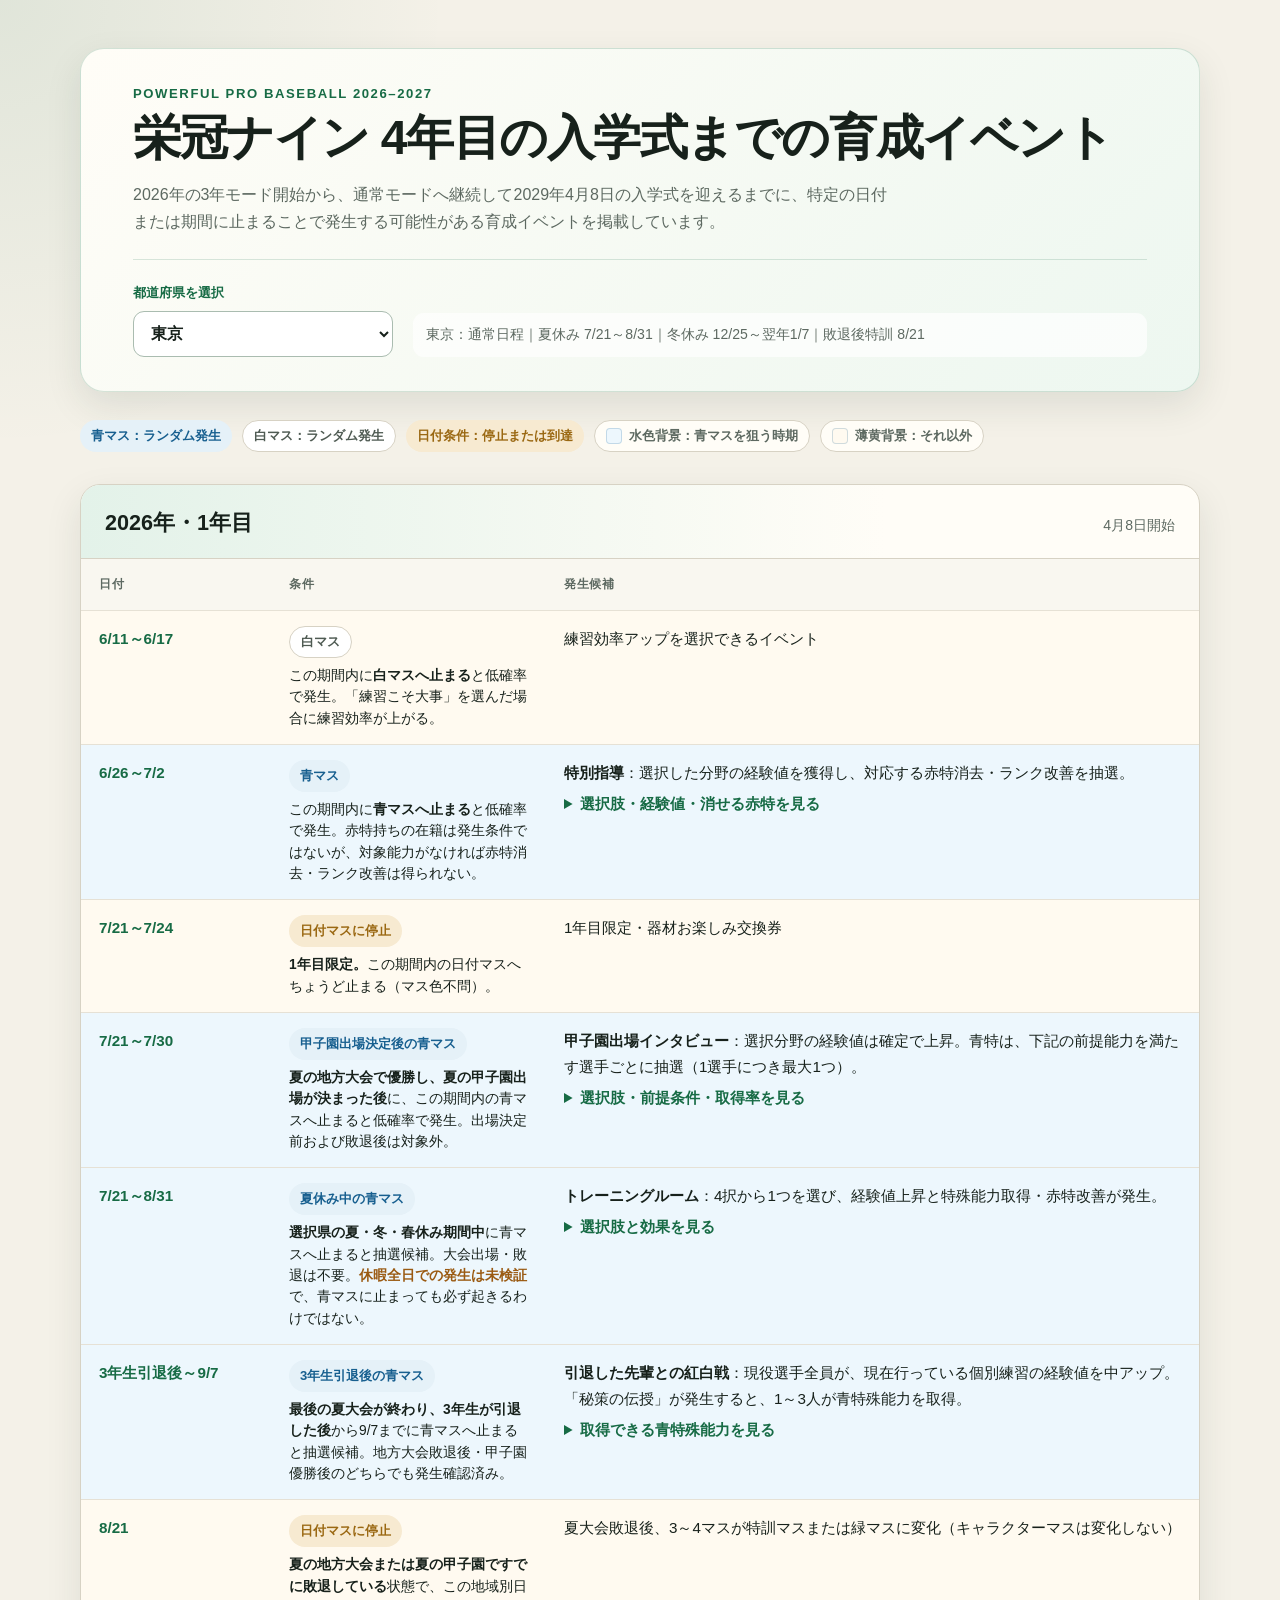
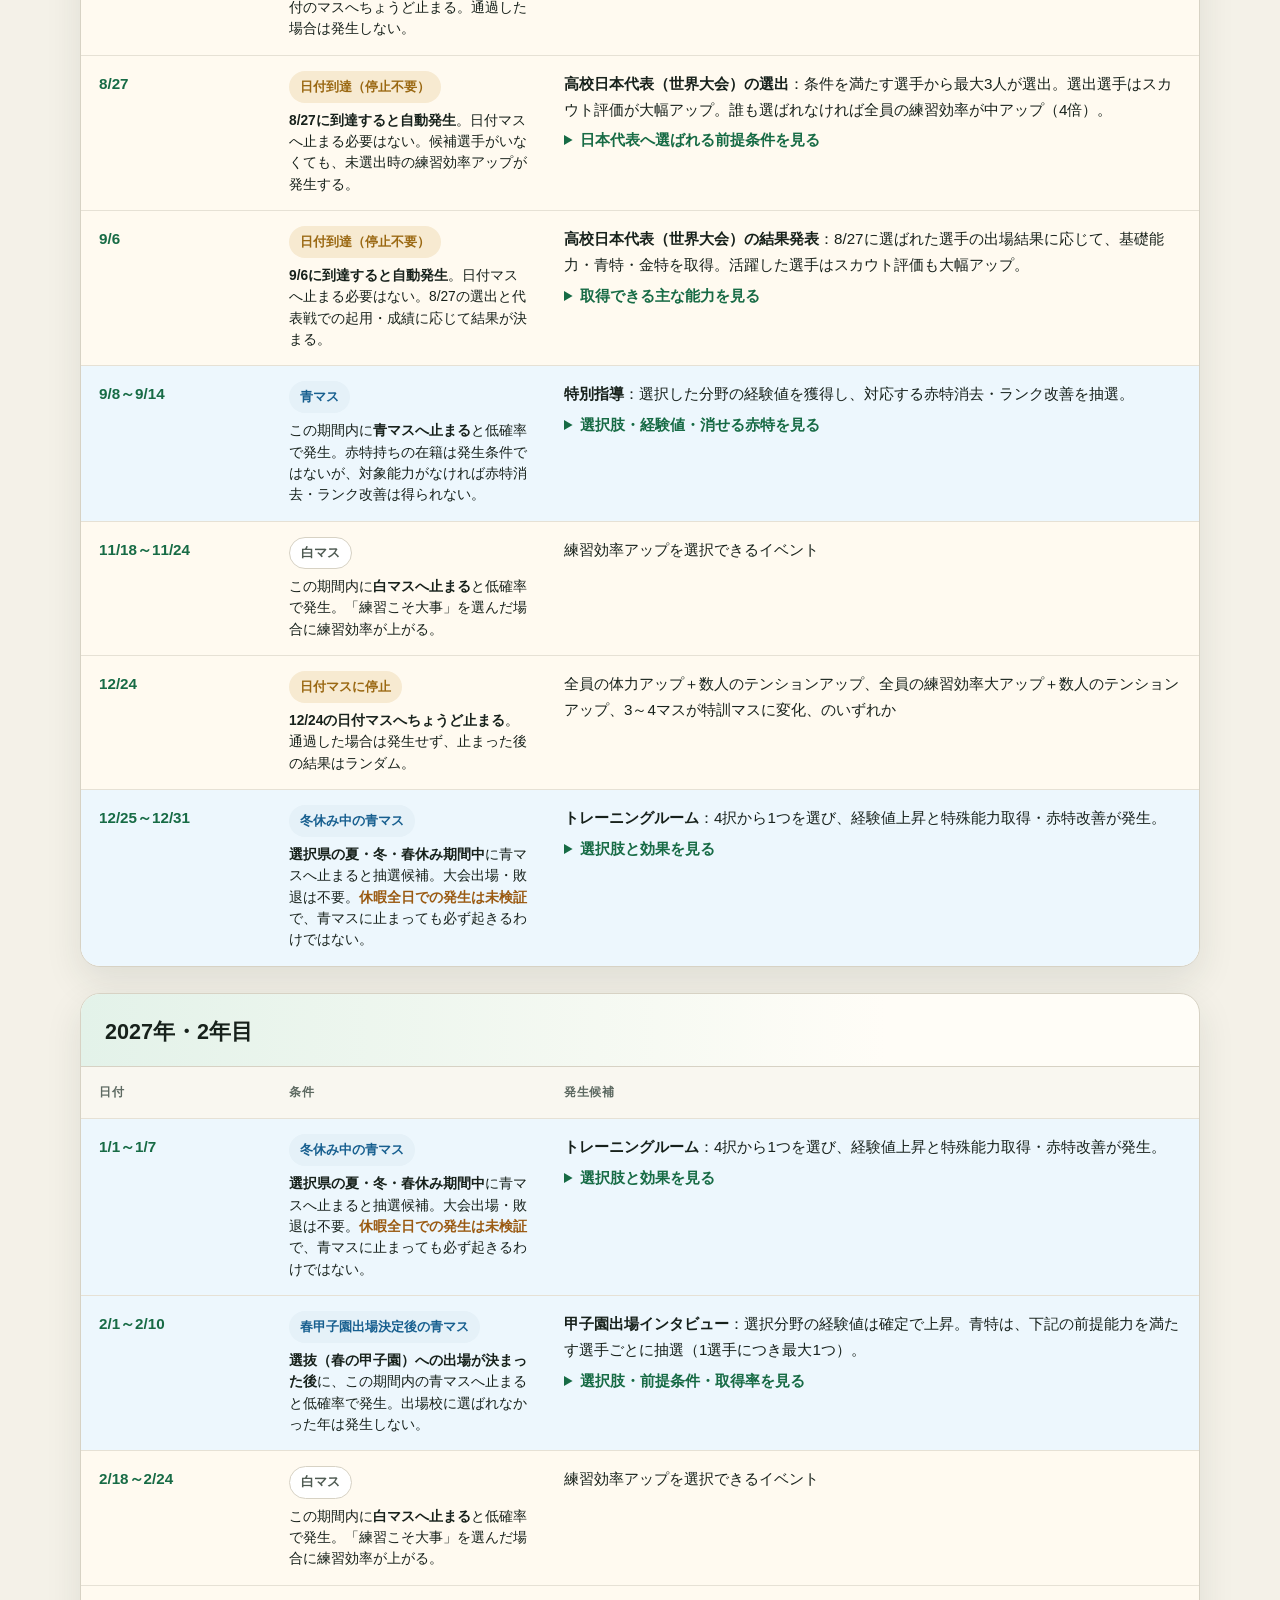
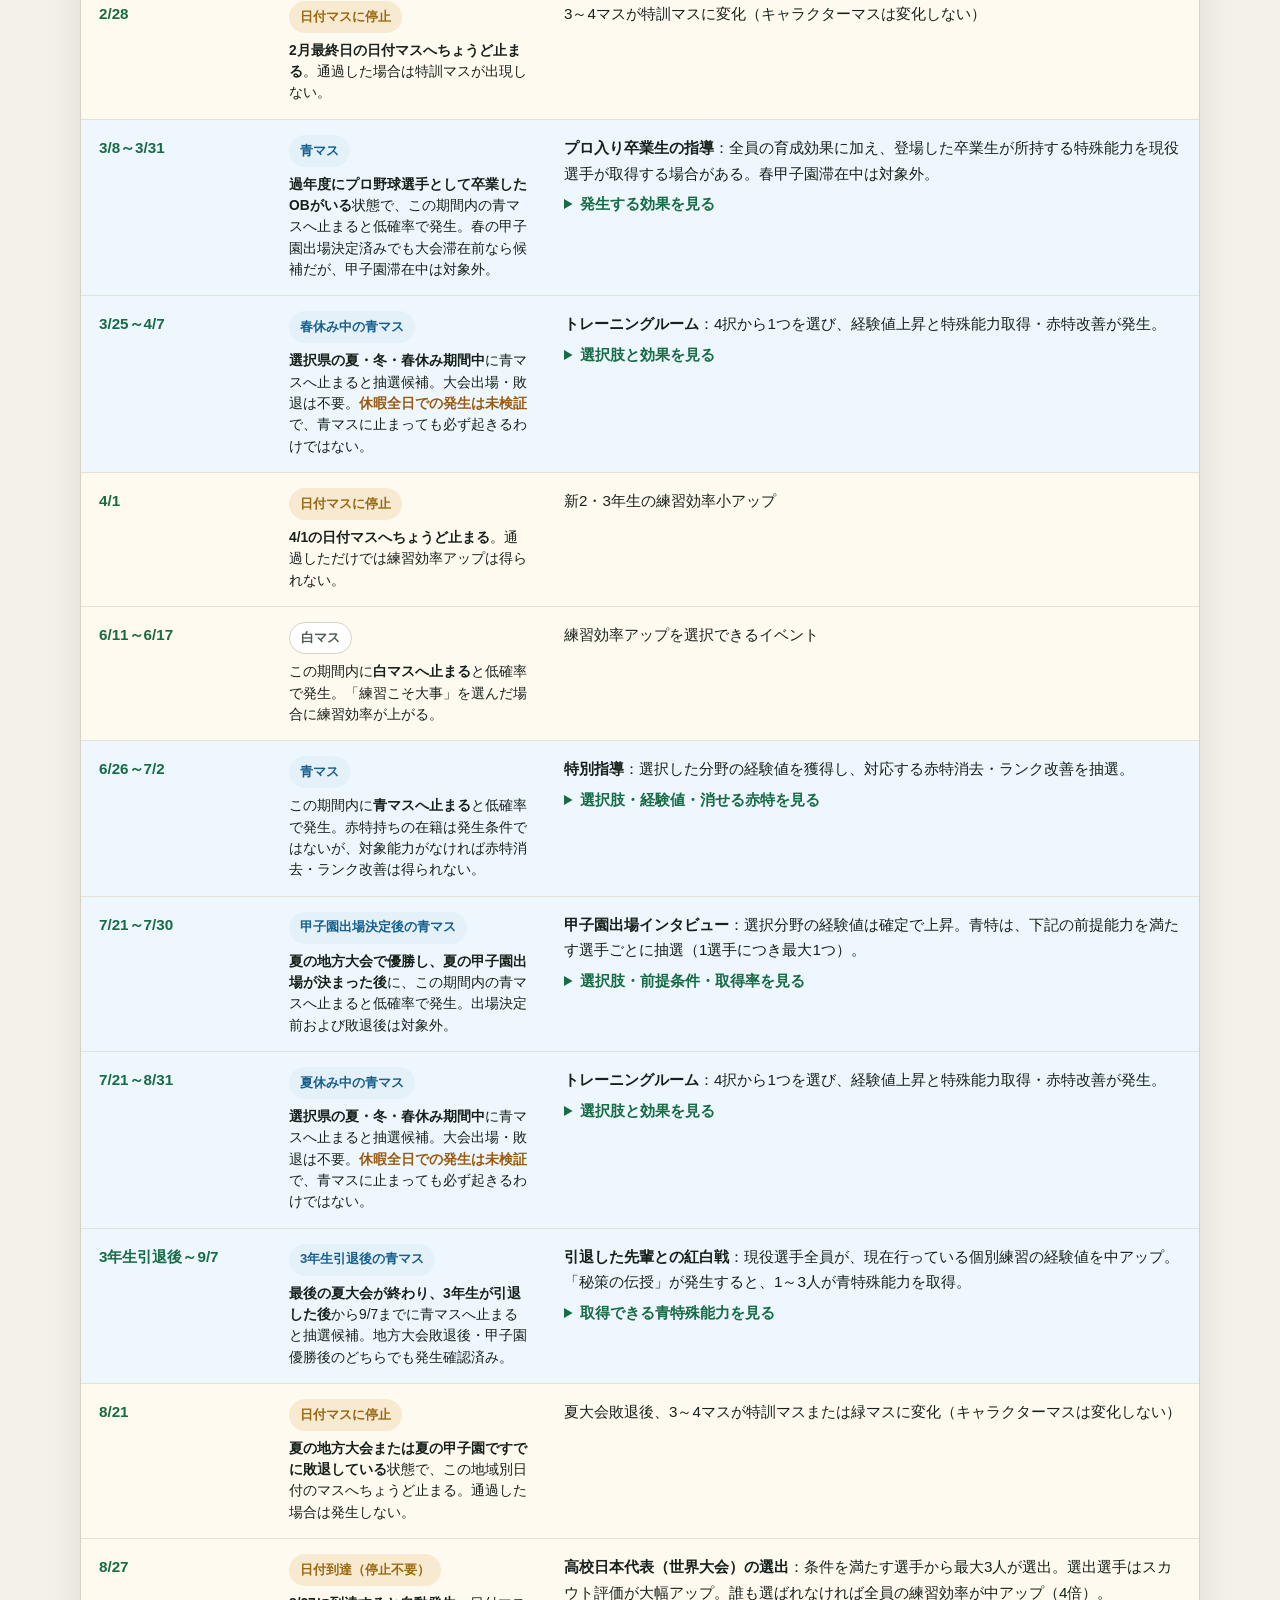
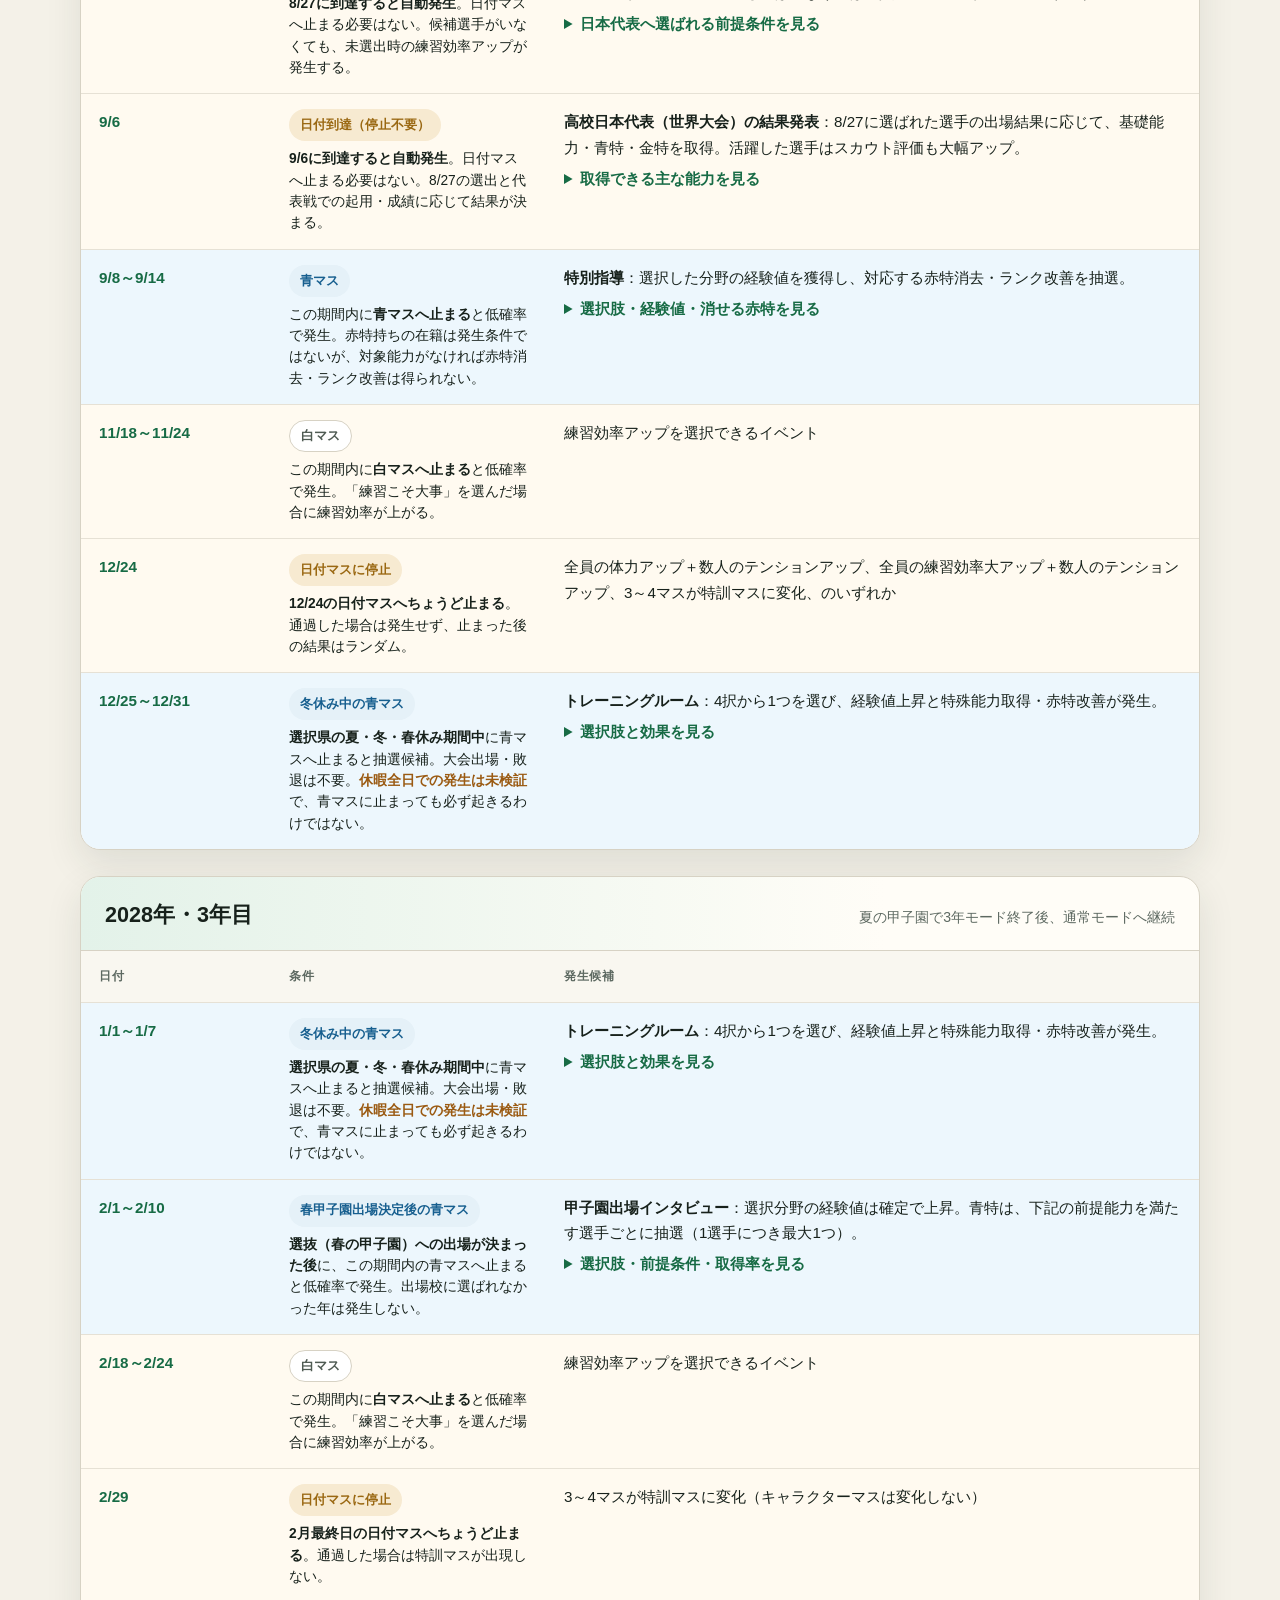
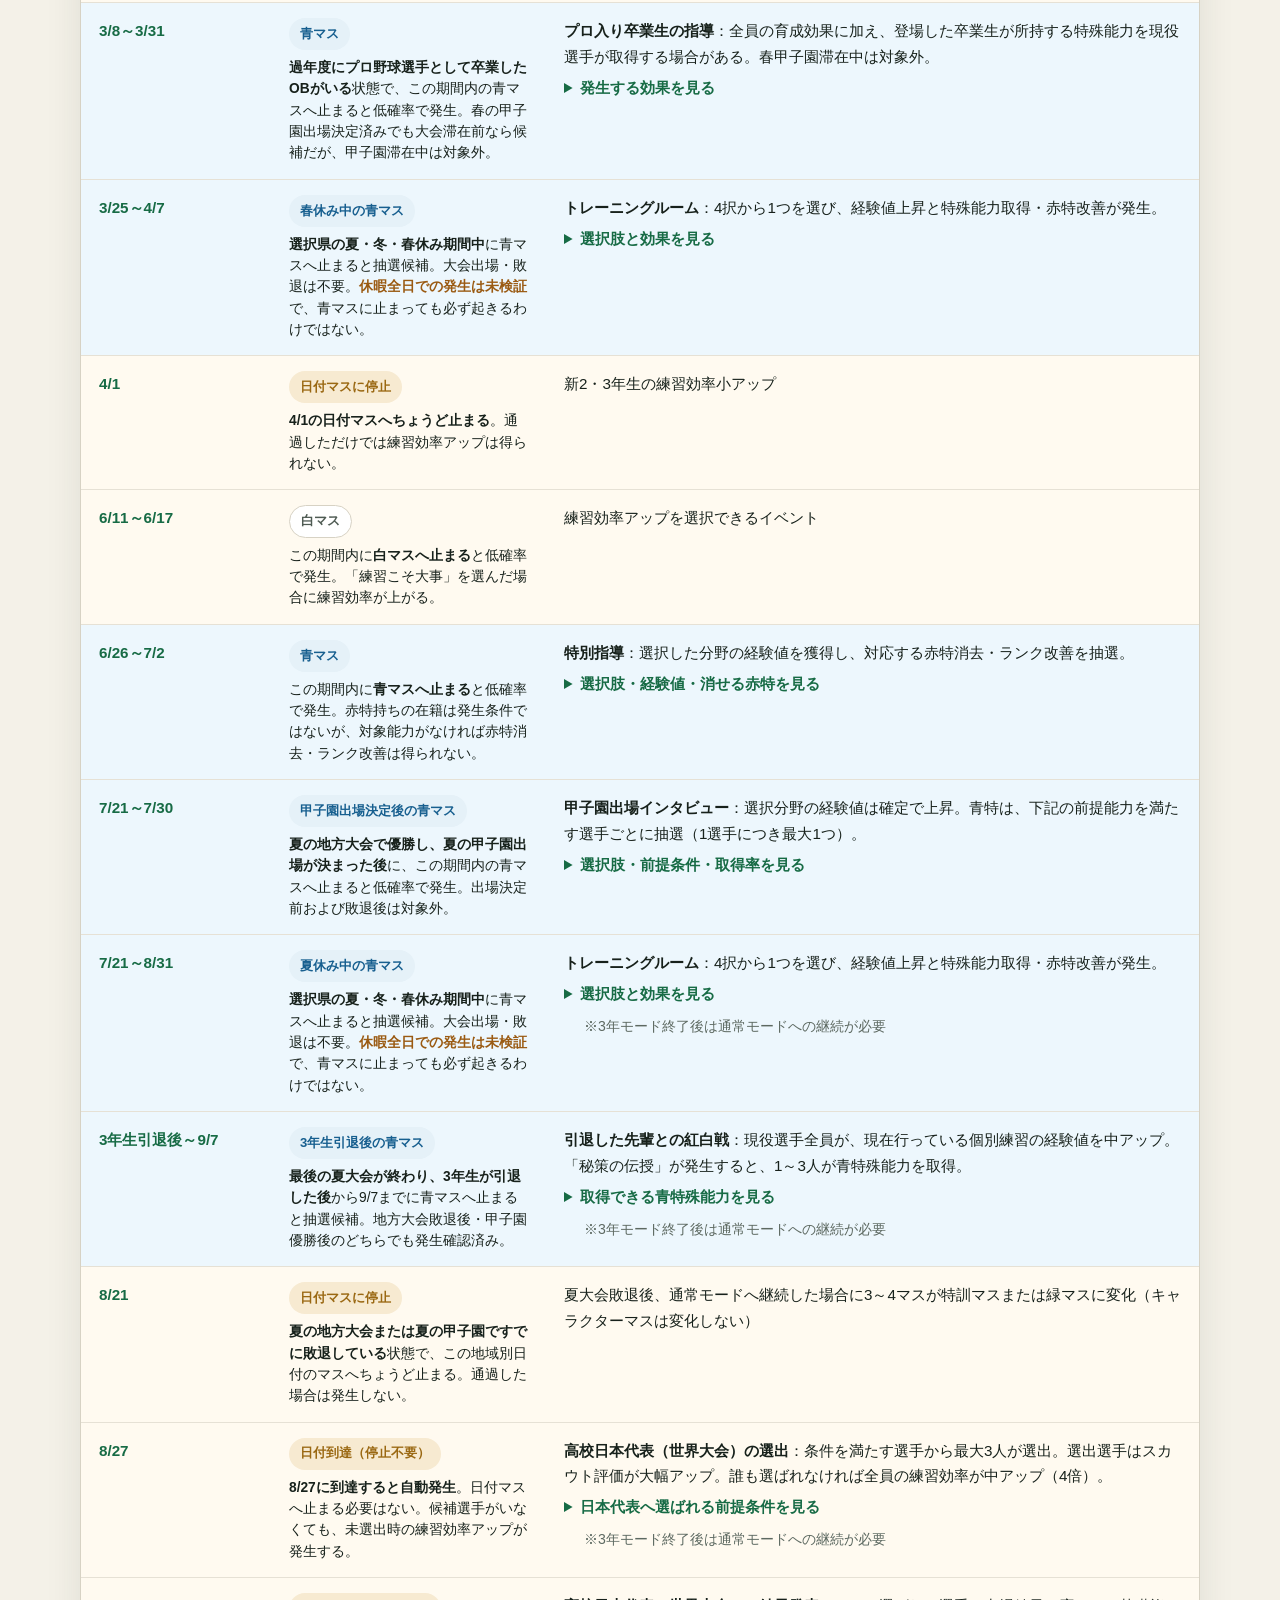
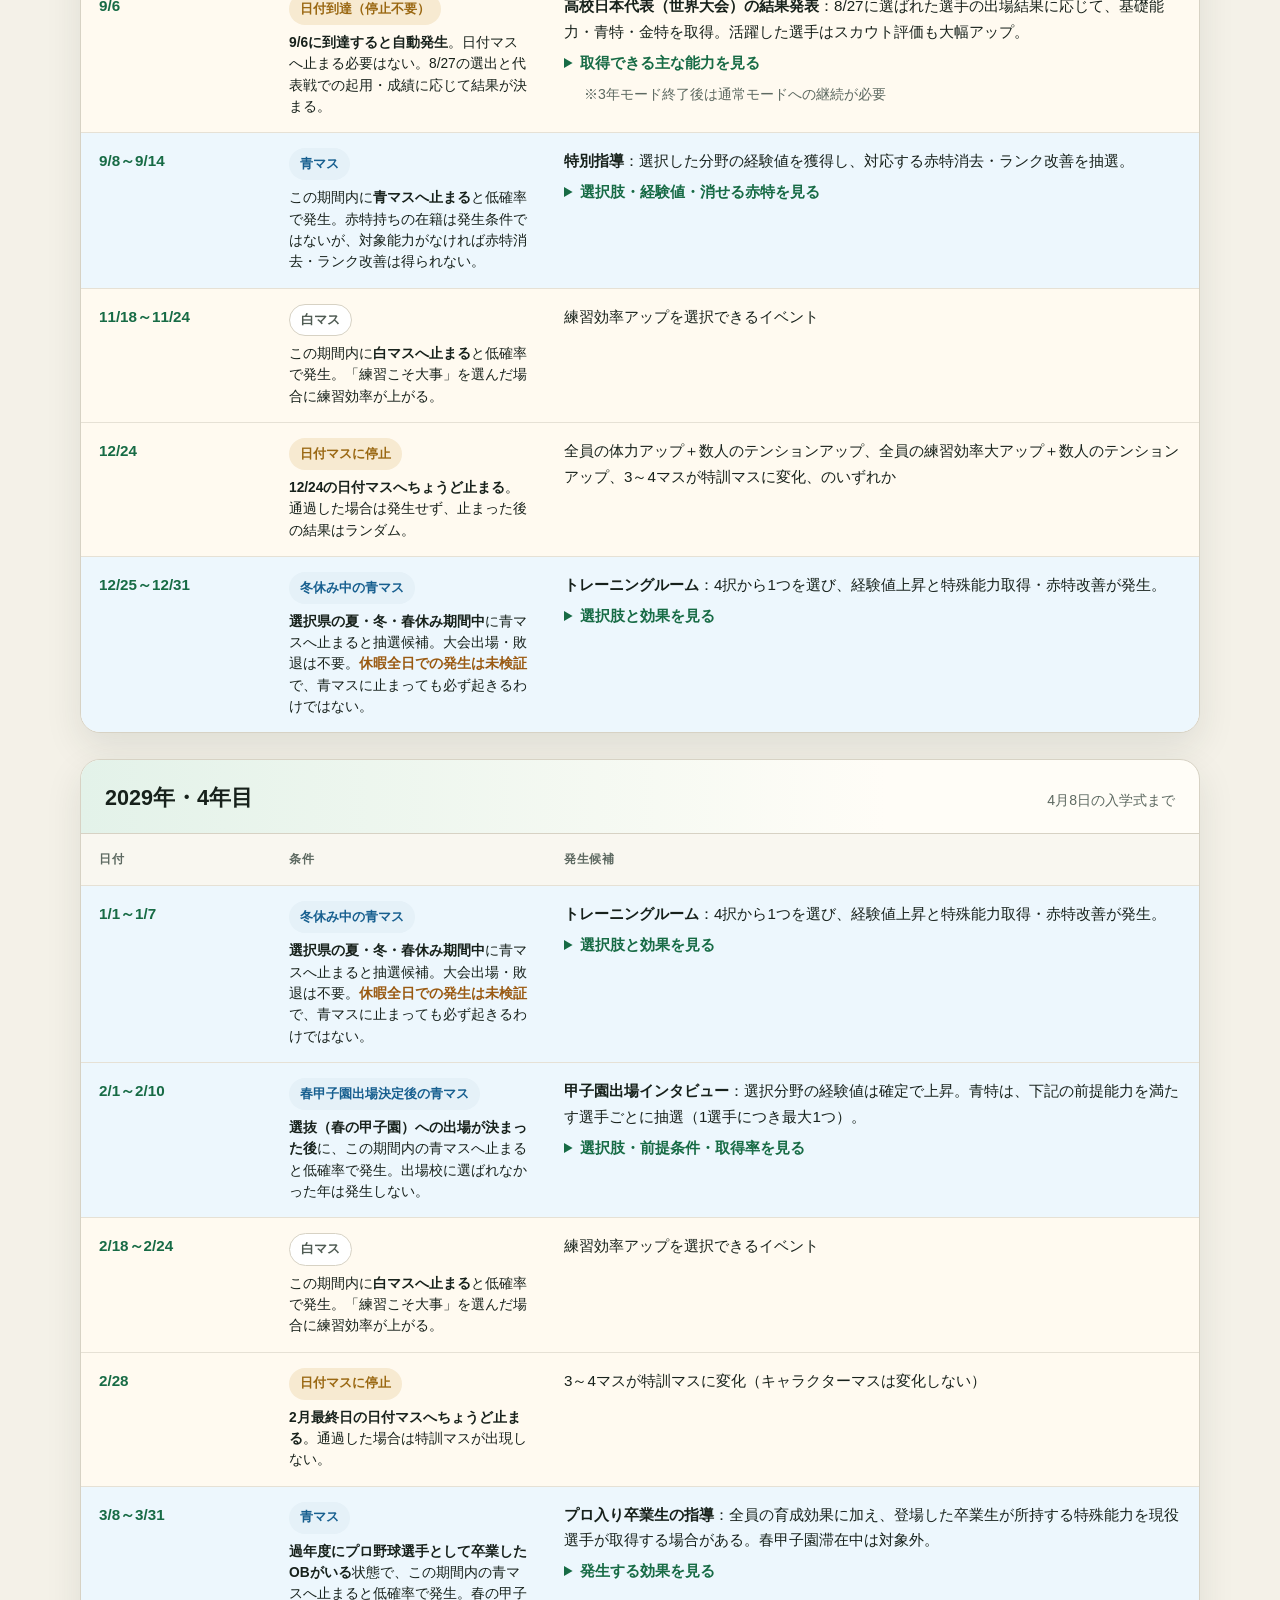
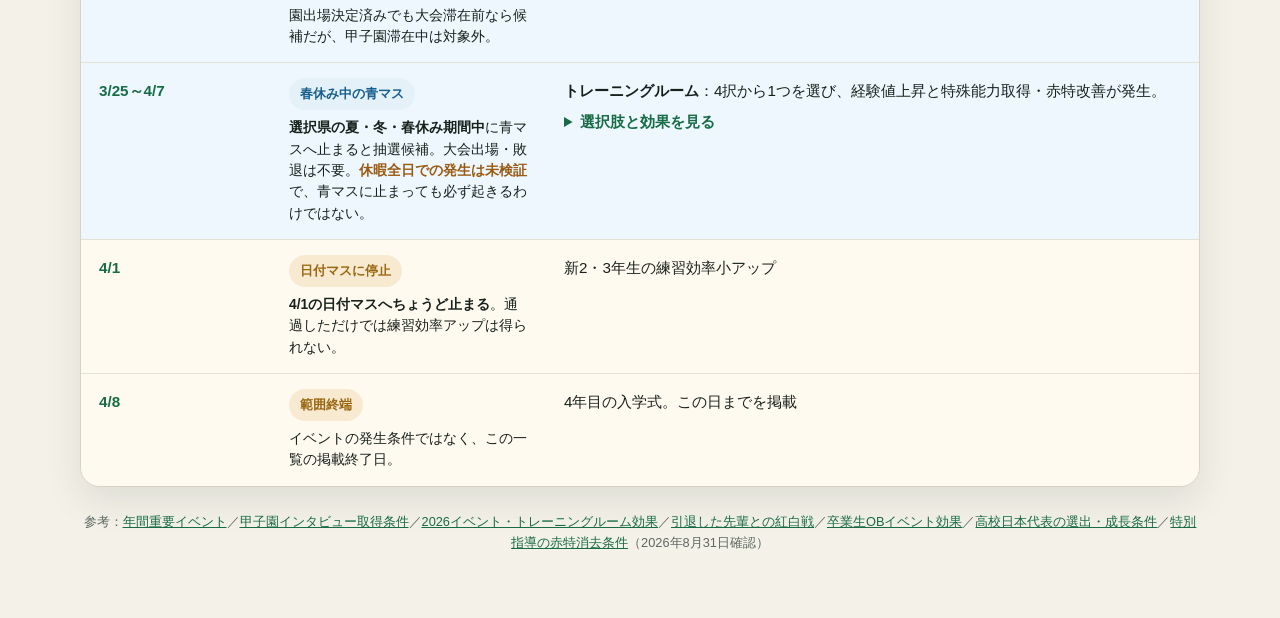
==== commit acadda02: "Clarify retired scrimmage period and remove notes" ====
--- a/index.html
+++ b/index.html
@@ -264,18 +264,6 @@
       color: #9a5a12;
       font-weight: 700;
     }
-
-    .notes {
-      margin-top: 28px;
-      padding: 20px 22px;
-      border-left: 5px solid var(--green);
-      border-radius: 8px 16px 16px 8px;
-      background: var(--card);
-      color: var(--muted);
-    }
-
-    .notes p { margin: 0; }
-    .notes p + p { margin-top: 8px; }
 
     footer {
       margin-top: 24px;
@@ -360,7 +348,7 @@
             <tr><td class="date">7/21～7/24</td><td class="condition"><span class="tag tag-stop">停止</span></td><td>1年目限定・器材お楽しみ交換券</td></tr>
             <tr><td class="date">7/21～7/30</td><td class="condition"><span class="tag tag-blue">甲子園出場決定後の青マス</span></td><td data-event-details="interview"></td></tr>
             <tr><td class="date" data-date-key="summer">7/21～8/31</td><td class="condition"><span class="tag tag-blue">夏休み中の青マス</span></td><td data-event-details="training"></td></tr>
-            <tr><td class="date">夏大会終了後～秋の県大会組み合わせ抽選前日</td><td class="condition"><span class="tag tag-blue">3年生引退後の青マス</span></td><td data-event-details="retired-scrimmage"></td></tr>
+            <tr><td class="date">3年生引退後～9/7</td><td class="condition"><span class="tag tag-blue">3年生引退後の青マス</span></td><td data-event-details="retired-scrimmage"></td></tr>
             <tr><td class="date" data-date-key="summer-special">8/21</td><td class="condition"><span class="tag tag-stop">停止</span></td><td>夏大会敗退後、3～4マスが特訓マスまたは緑マスに変化（キャラクターマスは変化しない）</td></tr>
             <tr><td class="date">8/27</td><td class="condition"><span class="tag tag-stop">日付到達</span></td><td data-event-details="world"></td></tr>
             <tr><td class="date">9/6</td><td class="condition"><span class="tag tag-stop">日付到達</span></td><td data-event-details="world-result"></td></tr>
@@ -392,7 +380,7 @@
             <tr><td class="date">6/26～7/2</td><td class="condition"><span class="tag tag-blue">青マス</span></td><td data-event-details="special"></td></tr>
             <tr><td class="date">7/21～7/30</td><td class="condition"><span class="tag tag-blue">甲子園出場決定後の青マス</span></td><td data-event-details="interview"></td></tr>
             <tr><td class="date" data-date-key="summer">7/21～8/31</td><td class="condition"><span class="tag tag-blue">夏休み中の青マス</span></td><td data-event-details="training"></td></tr>
-            <tr><td class="date">夏大会終了後～秋の県大会組み合わせ抽選前日</td><td class="condition"><span class="tag tag-blue">3年生引退後の青マス</span></td><td data-event-details="retired-scrimmage"></td></tr>
+            <tr><td class="date">3年生引退後～9/7</td><td class="condition"><span class="tag tag-blue">3年生引退後の青マス</span></td><td data-event-details="retired-scrimmage"></td></tr>
             <tr><td class="date" data-date-key="summer-special">8/21</td><td class="condition"><span class="tag tag-stop">停止</span></td><td>夏大会敗退後、3～4マスが特訓マスまたは緑マスに変化（キャラクターマスは変化しない）</td></tr>
             <tr><td class="date">8/27</td><td class="condition"><span class="tag tag-stop">日付到達</span></td><td data-event-details="world"></td></tr>
             <tr><td class="date">9/6</td><td class="condition"><span class="tag tag-stop">日付到達</span></td><td data-event-details="world-result"></td></tr>
@@ -425,7 +413,7 @@
             <tr><td class="date">6/26～7/2</td><td class="condition"><span class="tag tag-blue">青マス</span></td><td data-event-details="special"></td></tr>
             <tr><td class="date">7/21～7/30</td><td class="condition"><span class="tag tag-blue">甲子園出場決定後の青マス</span></td><td data-event-details="interview"></td></tr>
             <tr><td class="date" data-date-key="summer-third">7/21～8/31</td><td class="condition"><span class="tag tag-blue">夏休み中の青マス</span></td><td data-event-details="training" data-continuation-note="true"></td></tr>
-            <tr><td class="date">夏大会終了後～秋の県大会組み合わせ抽選前日</td><td class="condition"><span class="tag tag-blue">3年生引退後の青マス</span></td><td data-event-details="retired-scrimmage" data-continuation-note="true"></td></tr>
+            <tr><td class="date">3年生引退後～9/7</td><td class="condition"><span class="tag tag-blue">3年生引退後の青マス</span></td><td data-event-details="retired-scrimmage" data-continuation-note="true"></td></tr>
             <tr><td class="date" data-date-key="summer-special">8/21</td><td class="condition"><span class="tag tag-stop">停止</span></td><td>夏大会敗退後、通常モードへ継続した場合に3～4マスが特訓マスまたは緑マスに変化（キャラクターマスは変化しない）</td></tr>
             <tr><td class="date">8/27</td><td class="condition"><span class="tag tag-stop">日付到達</span></td><td data-event-details="world" data-continuation-note="true"></td></tr>
             <tr><td class="date">9/6</td><td class="condition"><span class="tag tag-stop">日付到達</span></td><td data-event-details="world-result" data-continuation-note="true"></td></tr>
@@ -459,14 +447,6 @@
         </table>
       </div>
     </section>
-
-    <aside class="notes" aria-label="補足">
-      <p>同じ期間に複数の条件が重なる場合、青マスでは該当イベントのいずれかが抽選されます。特に7/21～7/30は、インタビューとトレーニングルームが競合します。</p>
-      <p>引退した先輩との紅白戦は、地方大会敗退後・甲子園優勝後のどちらでも確認されています。開始日はその年の最後の夏大会が終わって3年生が引退した日によって変わります。</p>
-      <p>休暇期間と夏大会敗退後の特訓日は、選択した都道府県に応じて自動的に切り替わります。</p>
-      <p>冬休みのトレーニングルーム候補期間は、年ごとの重複を避けるため「12月分」と翌年の「1月分」に分けて掲載しています。</p>
-      <p>トレーニングルームはパワプロ2026 Ver.1.10のプレイヤー検証に基づく新イベントです。特殊能力の付与率など、公表・検証されていない数値は推測で補っていません。</p>
-    </aside>
 
     <footer>
       参考：<a href="https://saiseikojo.com/eikan2019kouryaku-1/" target="_blank" rel="noreferrer">年間重要イベント</a>／<a href="https://www.price-shopping.com/entry/post-28815/" target="_blank" rel="noreferrer">甲子園インタビュー取得条件</a>／<a href="https://nijiholo5koshien.com/eikan-nain2026-2027-event-list/" target="_blank" rel="noreferrer">2026イベント・トレーニングルーム効果</a>／<a href="https://nijiholo5koshien.com/eikan-nain2026-2027-kohakusen/" target="_blank" rel="noreferrer">引退した先輩との紅白戦</a>／<a href="https://nijiholo5koshien.com/eikan-nain2026-2027-sotsugyosei-kasenjiki/" target="_blank" rel="noreferrer">卒業生OBイベント効果</a>／<a href="https://www.price-shopping.com/entry/post-19508/" target="_blank" rel="noreferrer">高校日本代表の選出・成長条件</a>／<a href="https://game8.jp/eikan-nine/628904" target="_blank" rel="noreferrer">特別指導の赤特消去条件</a>（2026年8月31日確認）
@@ -646,7 +626,7 @@
       interviewSummer: '<strong>夏の地方大会で優勝し、夏の甲子園出場が決まった後</strong>に、この期間内の青マスへ止まると低確率で発生。出場決定前および敗退後は対象外。',
       interviewSpring: '<strong>選抜（春の甲子園）への出場が決まった後</strong>に、この期間内の青マスへ止まると低確率で発生。出場校に選ばれなかった年は発生しない。',
       training: '<strong>選択県の夏・冬・春休み期間中</strong>に青マスへ止まると抽選候補。大会出場・敗退は不要。<span class="caution">休暇全日での発生は未検証</span>で、青マスに止まっても必ず起きるわけではない。',
-      'retired-scrimmage': '<strong>最後の夏大会が終わり、3年生が引退した後</strong>から秋の県大会組み合わせ抽選前日までに青マスへ止まると抽選候補。地方大会敗退後・甲子園優勝後のどちらでも発生確認済み。',
+      'retired-scrimmage': '<strong>最後の夏大会が終わり、3年生が引退した後</strong>から9/7までに青マスへ止まると抽選候補。地方大会敗退後・甲子園優勝後のどちらでも発生確認済み。',
       graduate: '<strong>過年度にプロ野球選手として卒業したOBがいる</strong>状態で、この期間内の青マスへ止まると低確率で発生。春の甲子園出場決定済みでも大会滞在前なら候補だが、甲子園滞在中は対象外。',
       ticket: '<strong>1年目限定。</strong>この期間内の日付マスへちょうど止まる（マス色不問）。',
       summerLoss: '<strong>夏の地方大会または夏の甲子園ですでに敗退している</strong>状態で、この地域別日付のマスへちょうど止まる。通過した場合は発生しない。',
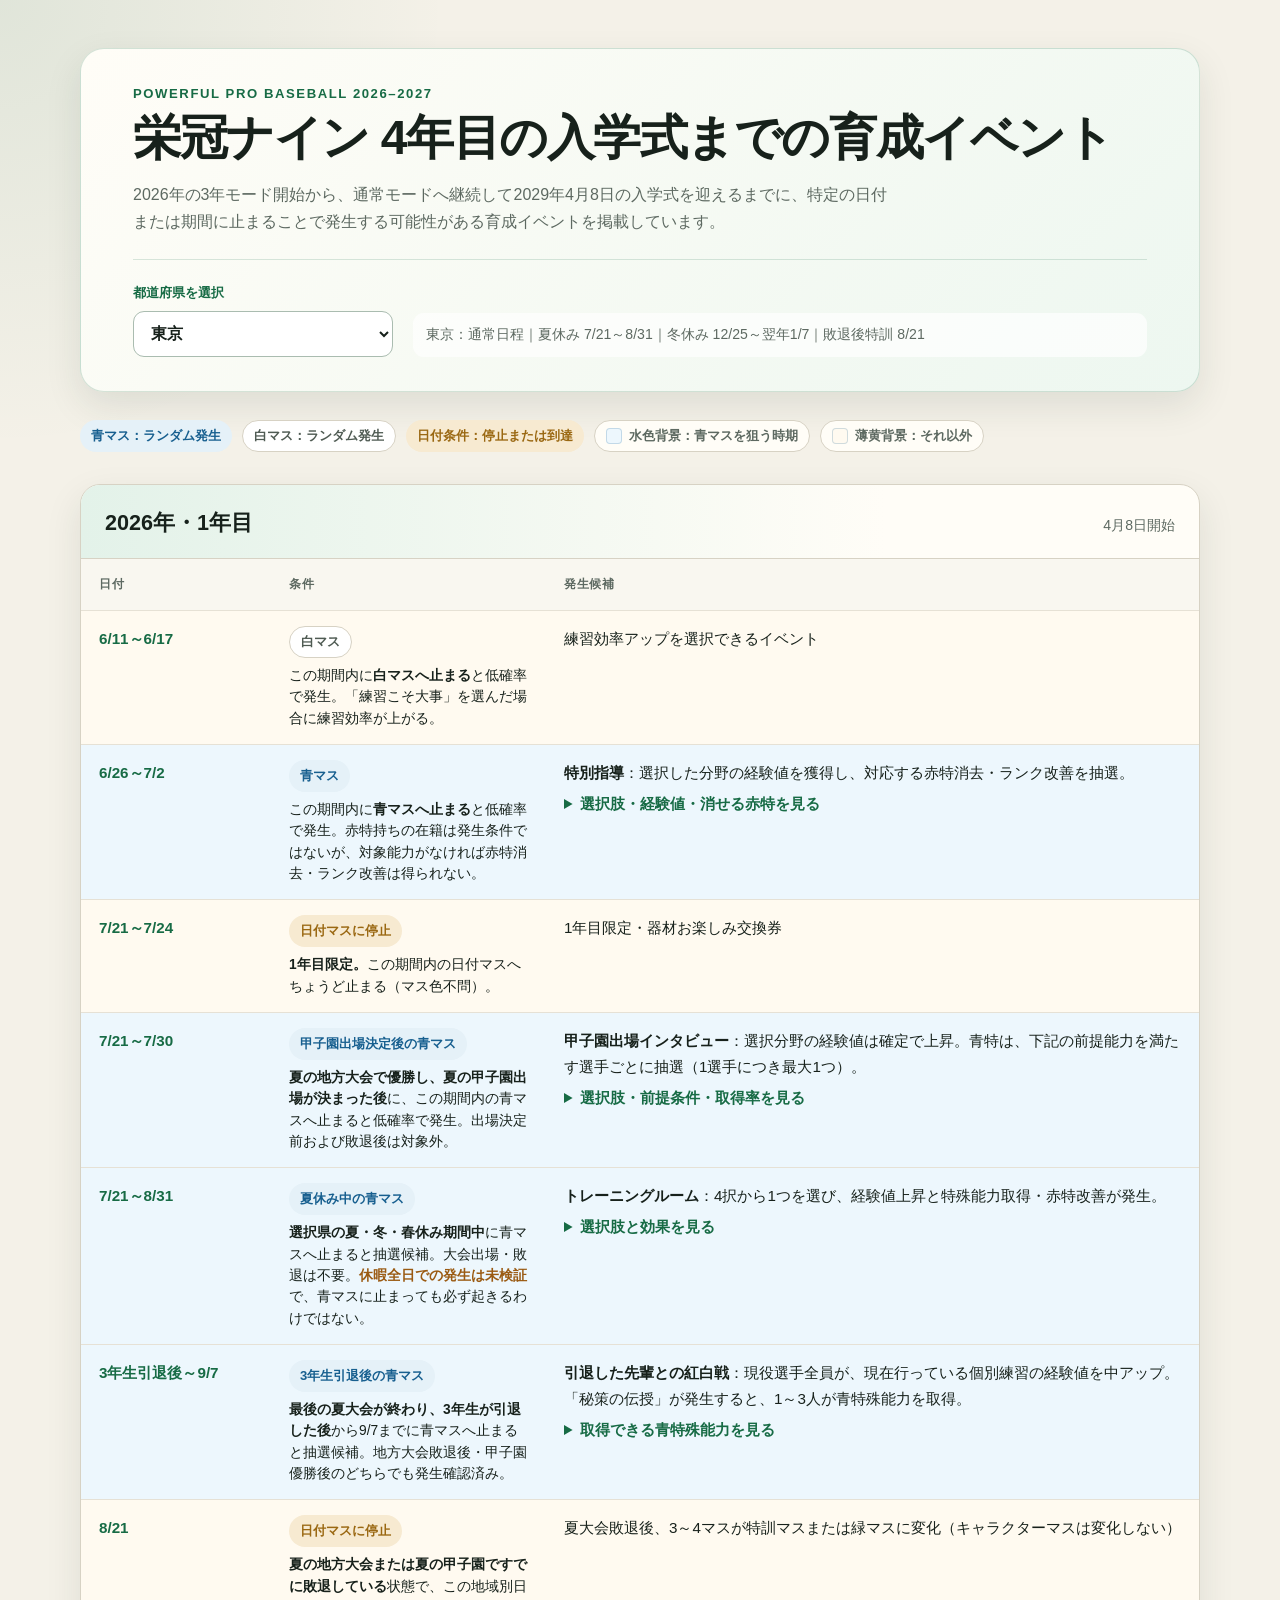
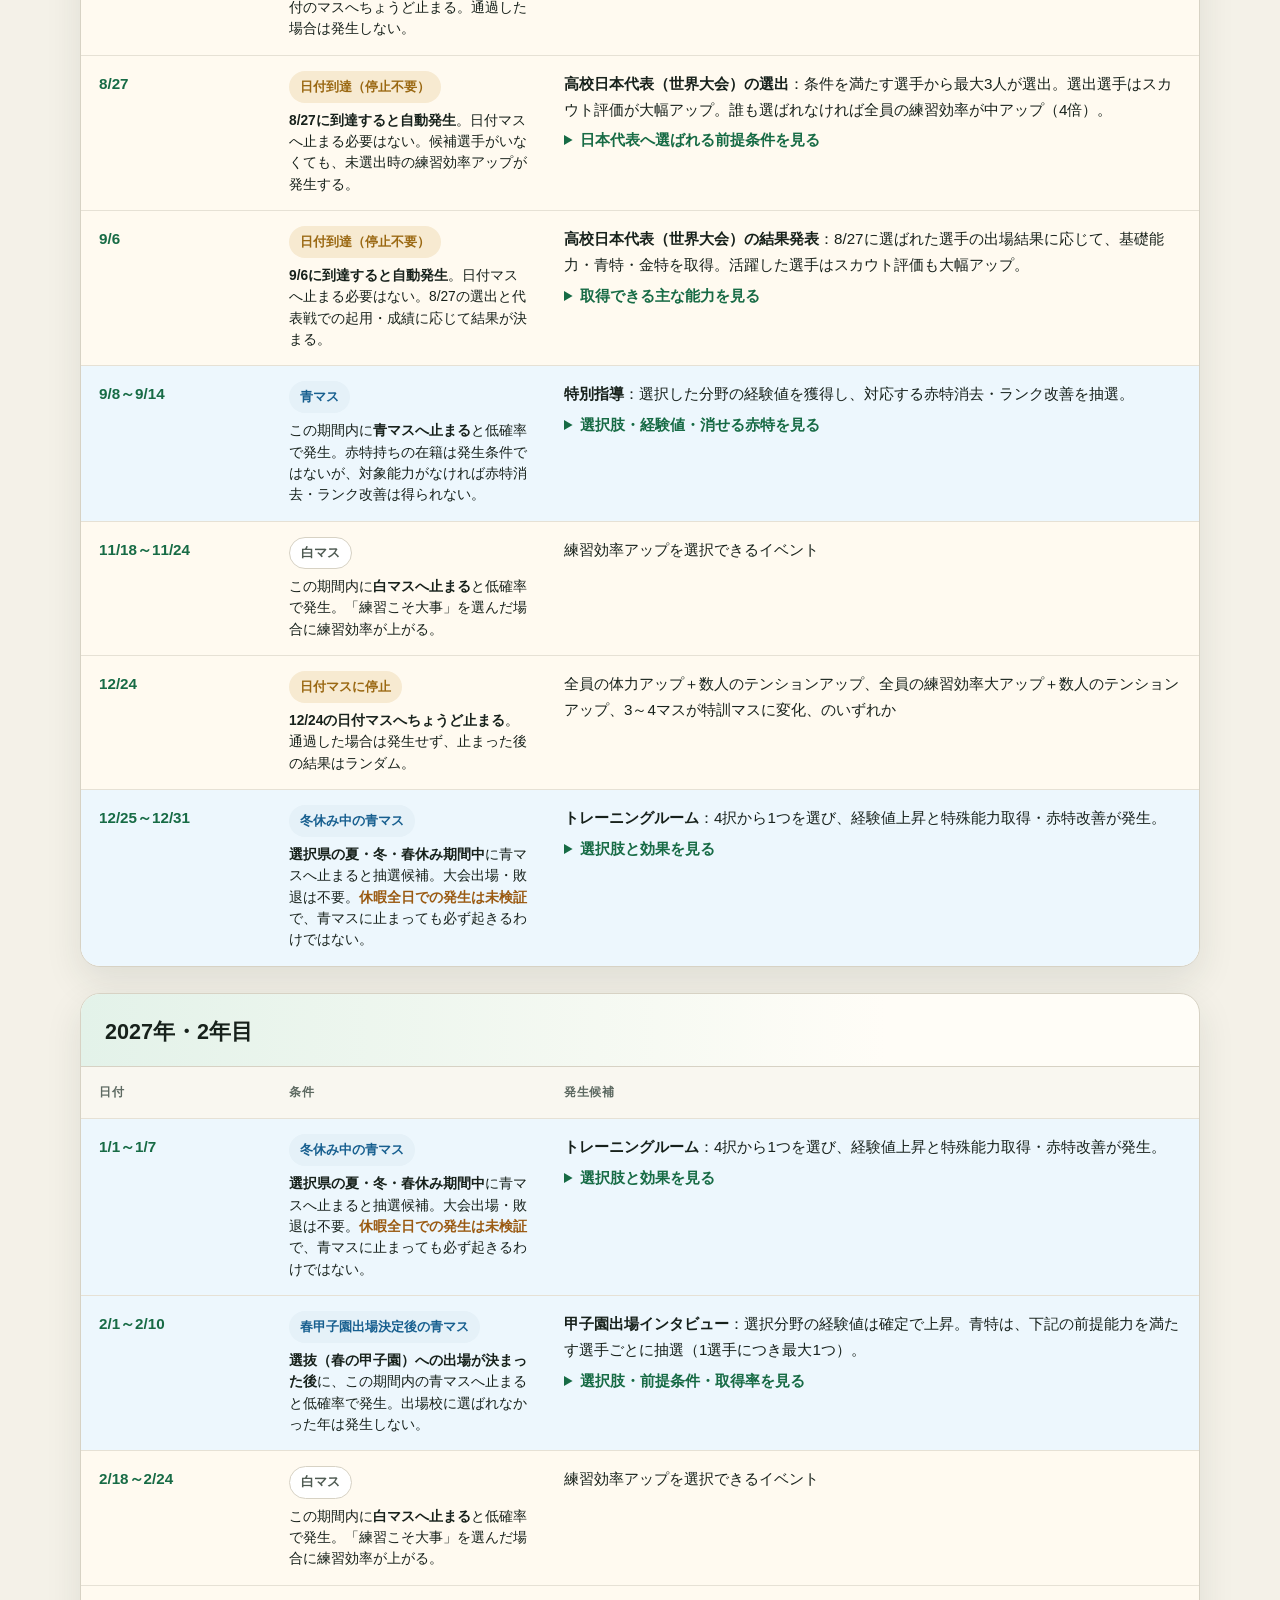
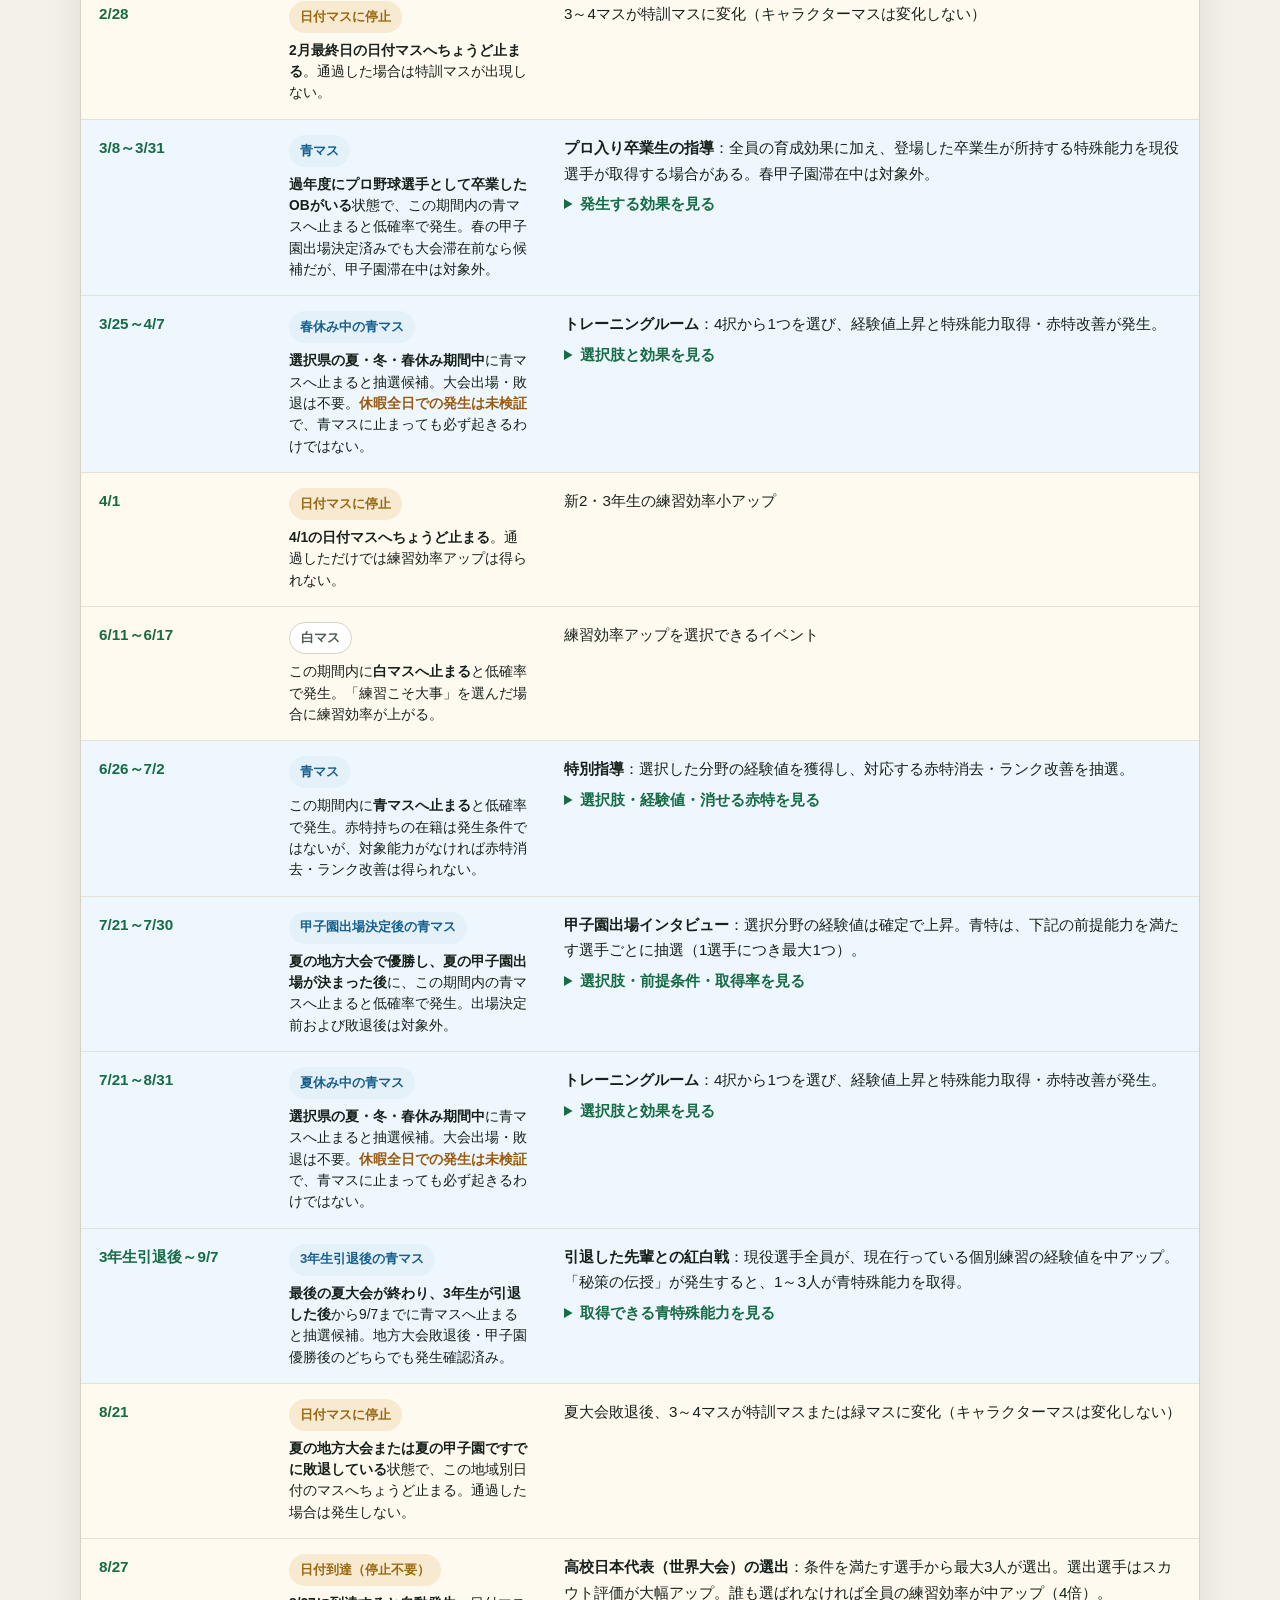
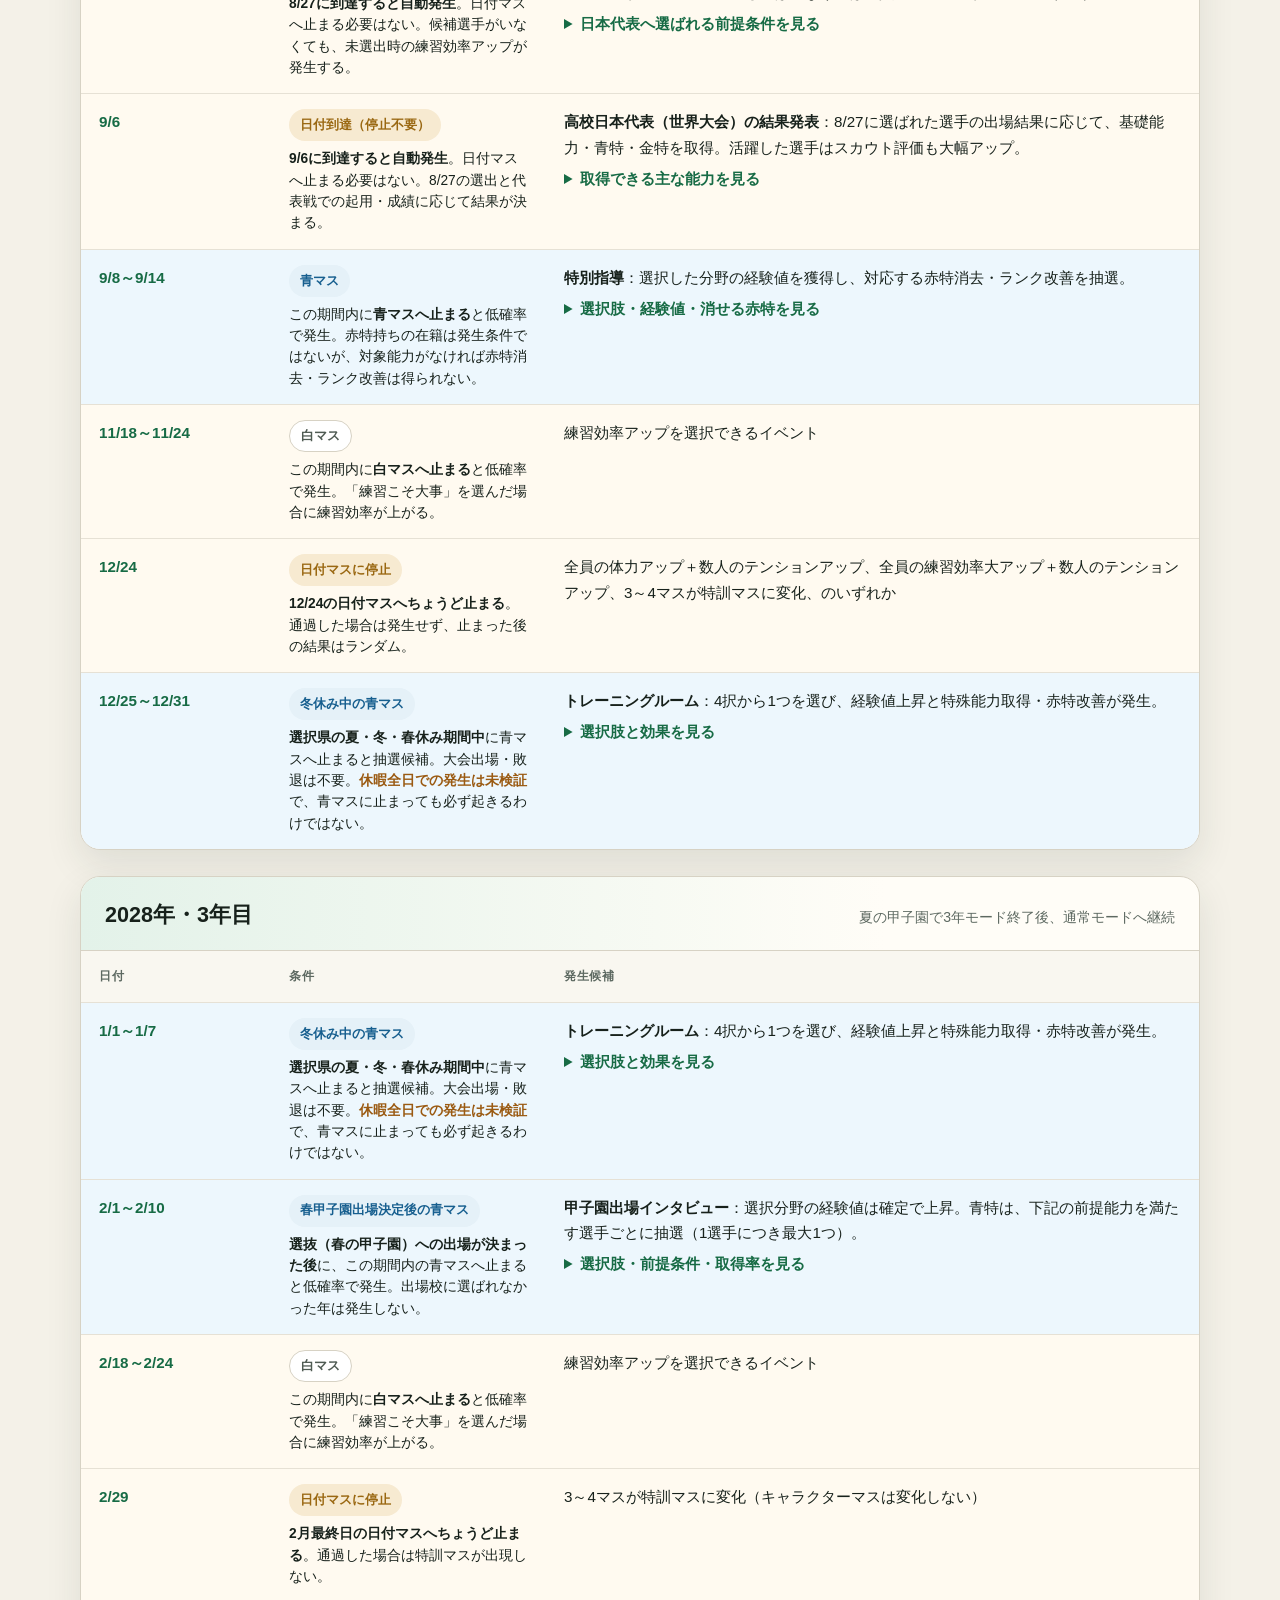
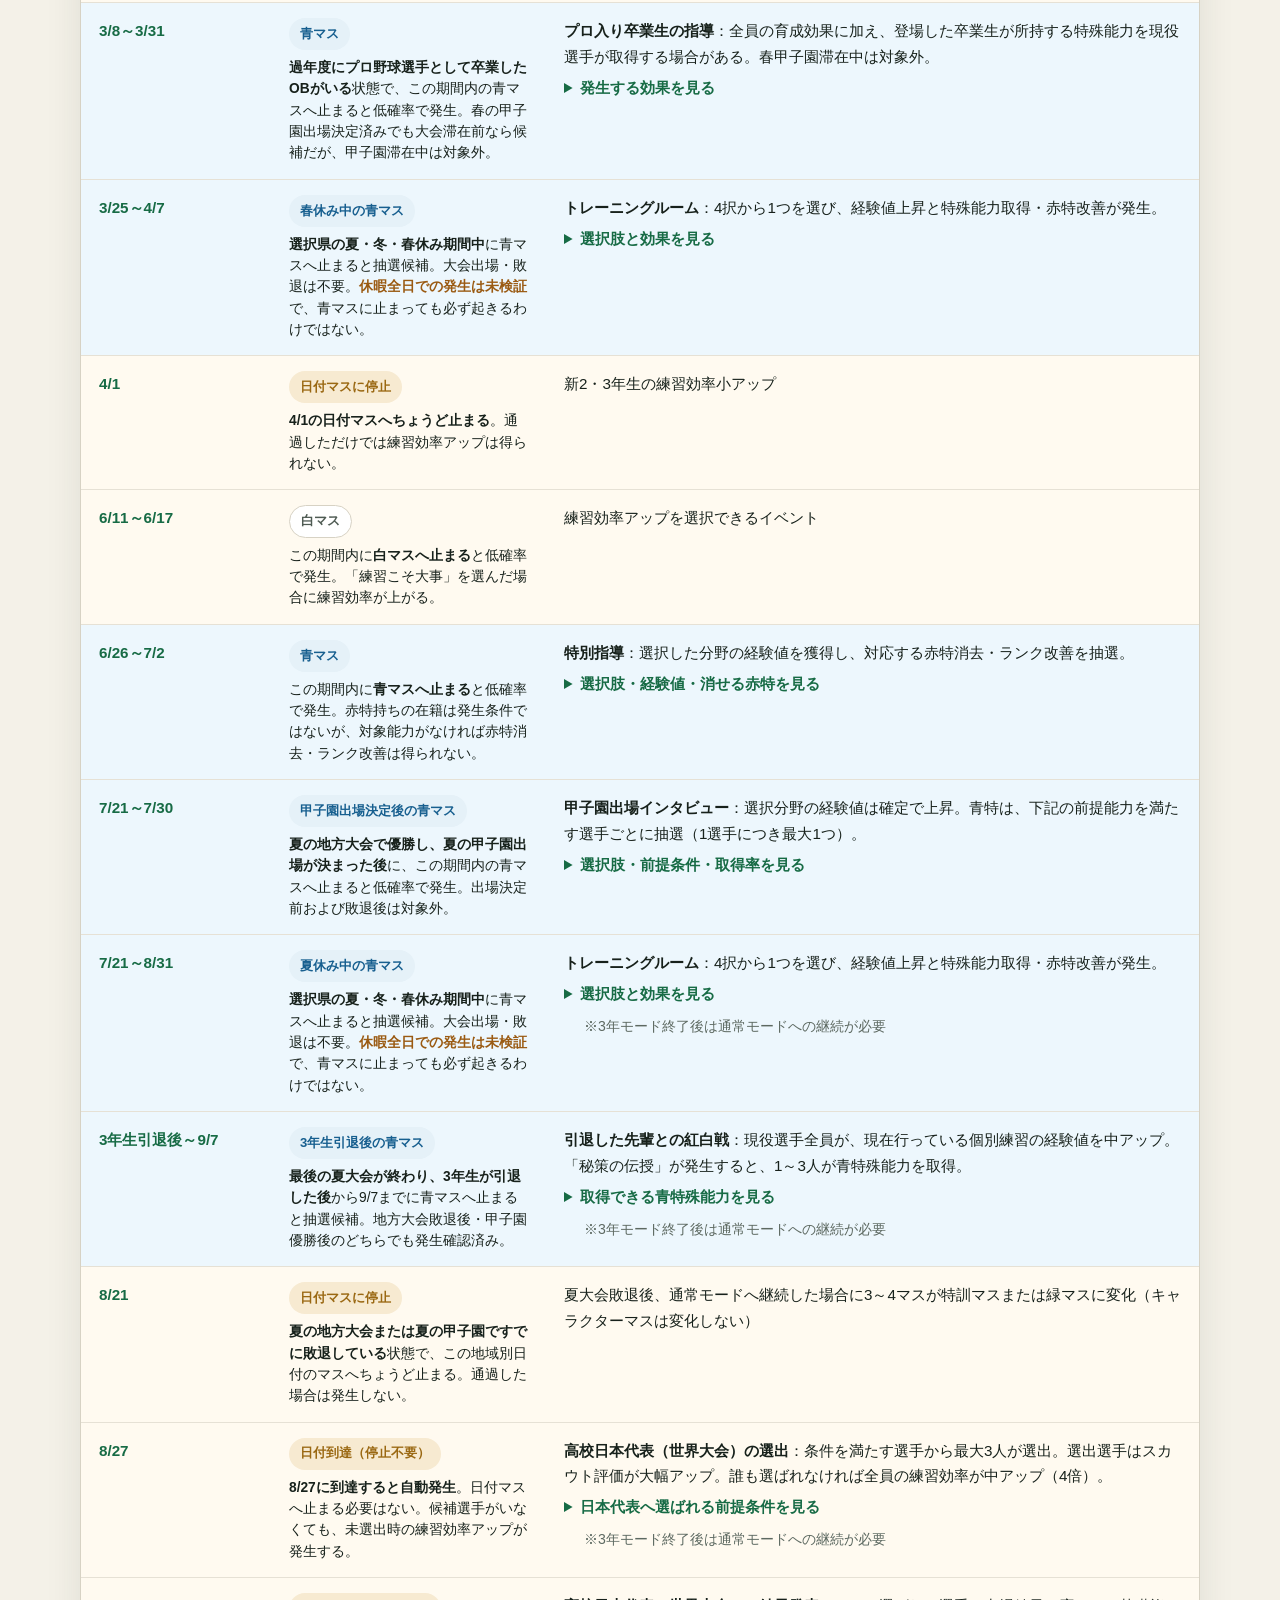
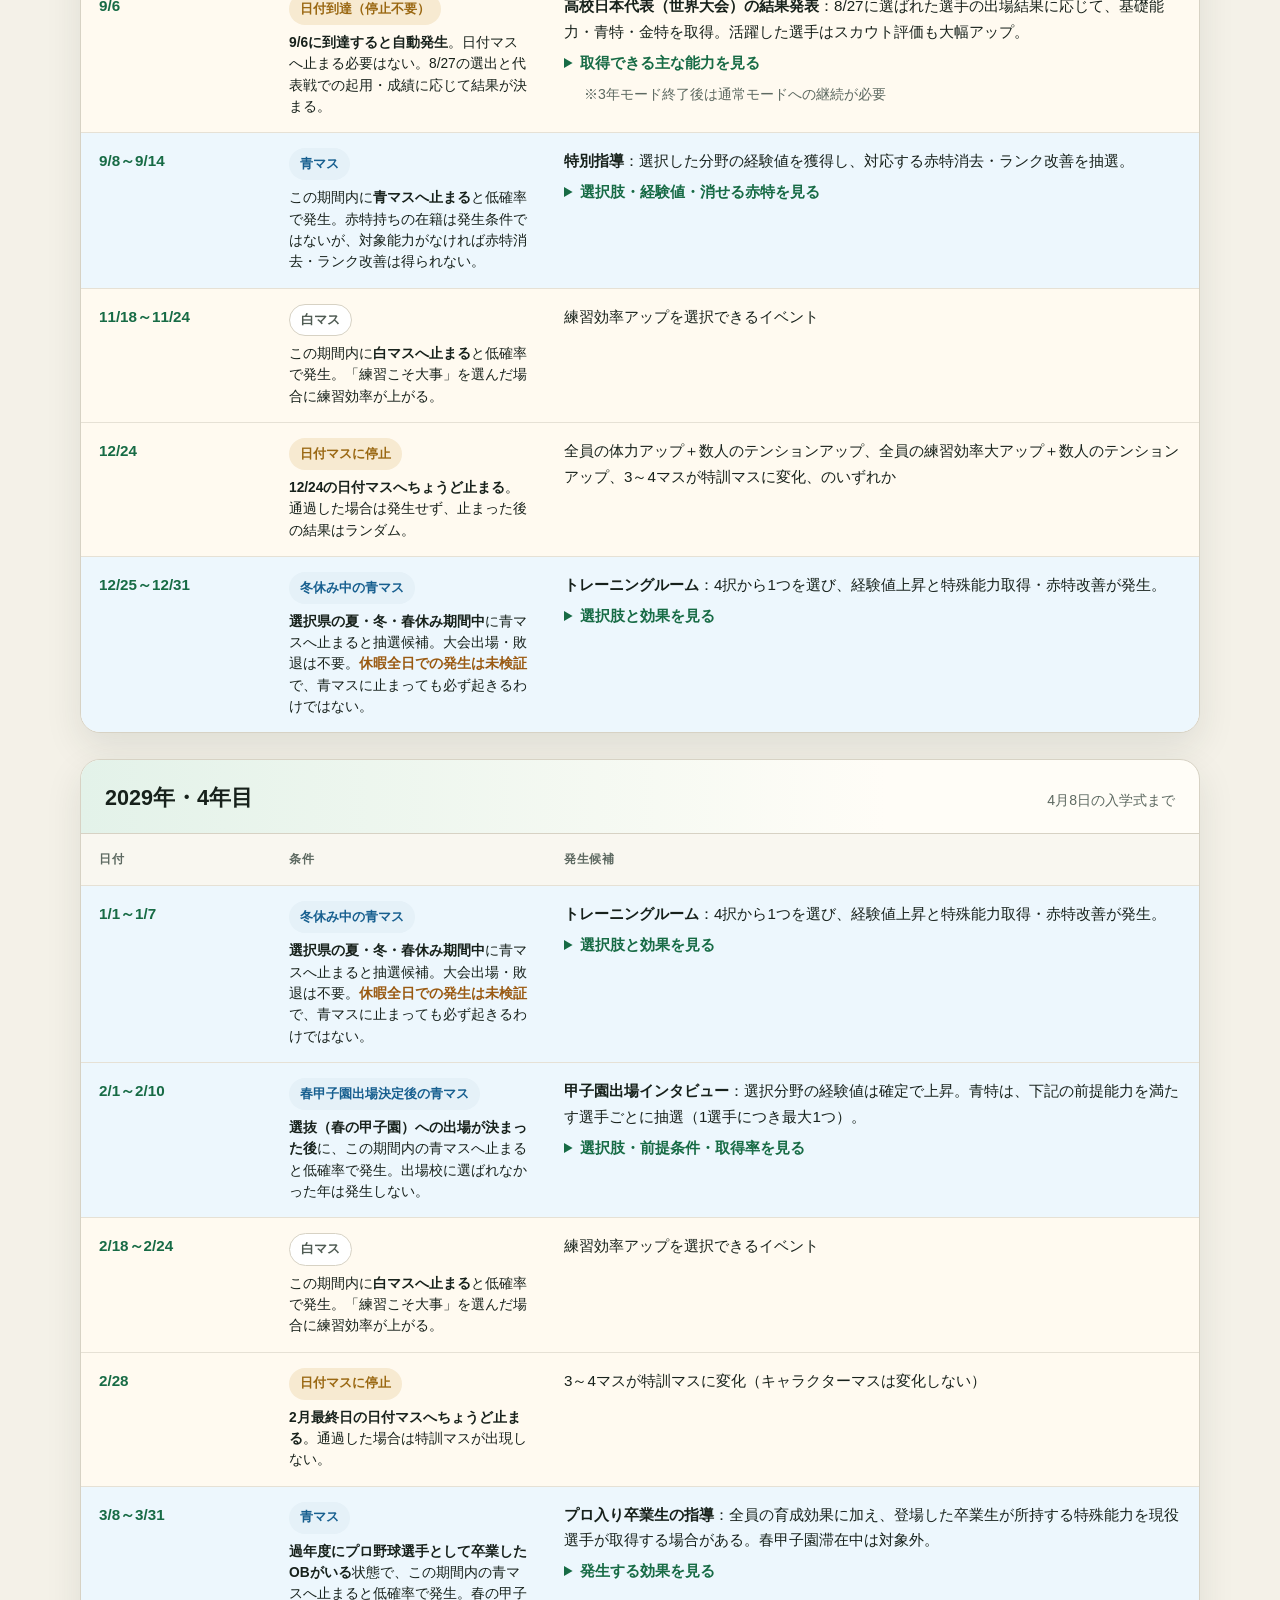
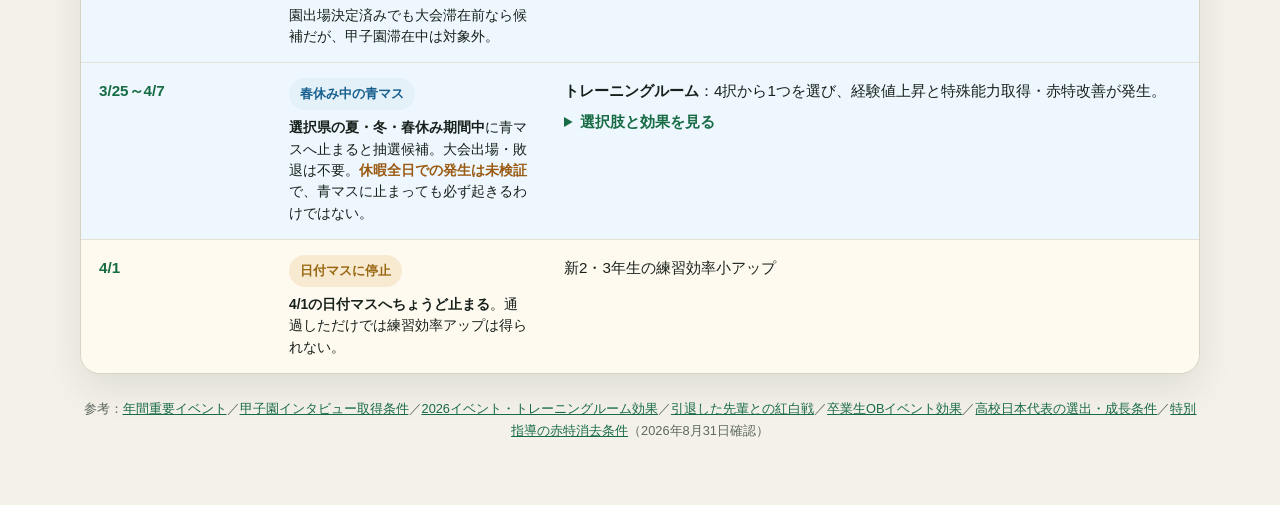
==== commit cc614698: "Remove redundant calendar endpoint row" ====
--- a/index.html
+++ b/index.html
@@ -442,7 +442,6 @@
             <tr><td class="date">3/8～3/31</td><td class="condition"><span class="tag tag-blue">青マス</span></td><td data-event-details="graduate"></td></tr>
             <tr><td class="date">3/25～4/7</td><td class="condition"><span class="tag tag-blue">春休み中の青マス</span></td><td data-event-details="training"></td></tr>
             <tr><td class="date">4/1</td><td class="condition"><span class="tag tag-stop">停止</span></td><td>新2・3年生の練習効率小アップ</td></tr>
-            <tr><td class="date">4/8</td><td class="condition"><span class="tag tag-stop">範囲終端</span></td><td>4年目の入学式。この日までを掲載</td></tr>
           </tbody>
         </table>
       </div>
@@ -634,8 +633,7 @@
       february: '<strong>2月最終日の日付マスへちょうど止まる</strong>。通過した場合は特訓マスが出現しない。',
       april: '<strong>4/1の日付マスへちょうど止まる</strong>。通過しただけでは練習効率アップは得られない。',
       world: '<strong>8/27に到達すると自動発生</strong>。日付マスへ止まる必要はない。候補選手がいなくても、未選出時の練習効率アップが発生する。',
-      'world-result': '<strong>9/6に到達すると自動発生</strong>。日付マスへ止まる必要はない。8/27の選出と代表戦での起用・成績に応じて結果が決まる。',
-      endpoint: 'イベントの発生条件ではなく、この一覧の掲載終了日。'
+      'world-result': '<strong>9/6に到達すると自動発生</strong>。日付マスへ止まる必要はない。8/27の選出と代表戦での起用・成績に応じて結果が決まる。'
     };
 
     document.querySelectorAll('td.condition').forEach((cell) => {
@@ -654,7 +652,6 @@
       else if (date === '12/24') key = 'christmas';
       else if (date === '2/28' || date === '2/29') key = 'february';
       else if (date === '4/1') key = 'april';
-      else if (cell.textContent.includes('範囲終端')) key = 'endpoint';
 
       if (key && conditionDetails[key]) {
         const dateTag = cell.querySelector('.tag-stop');
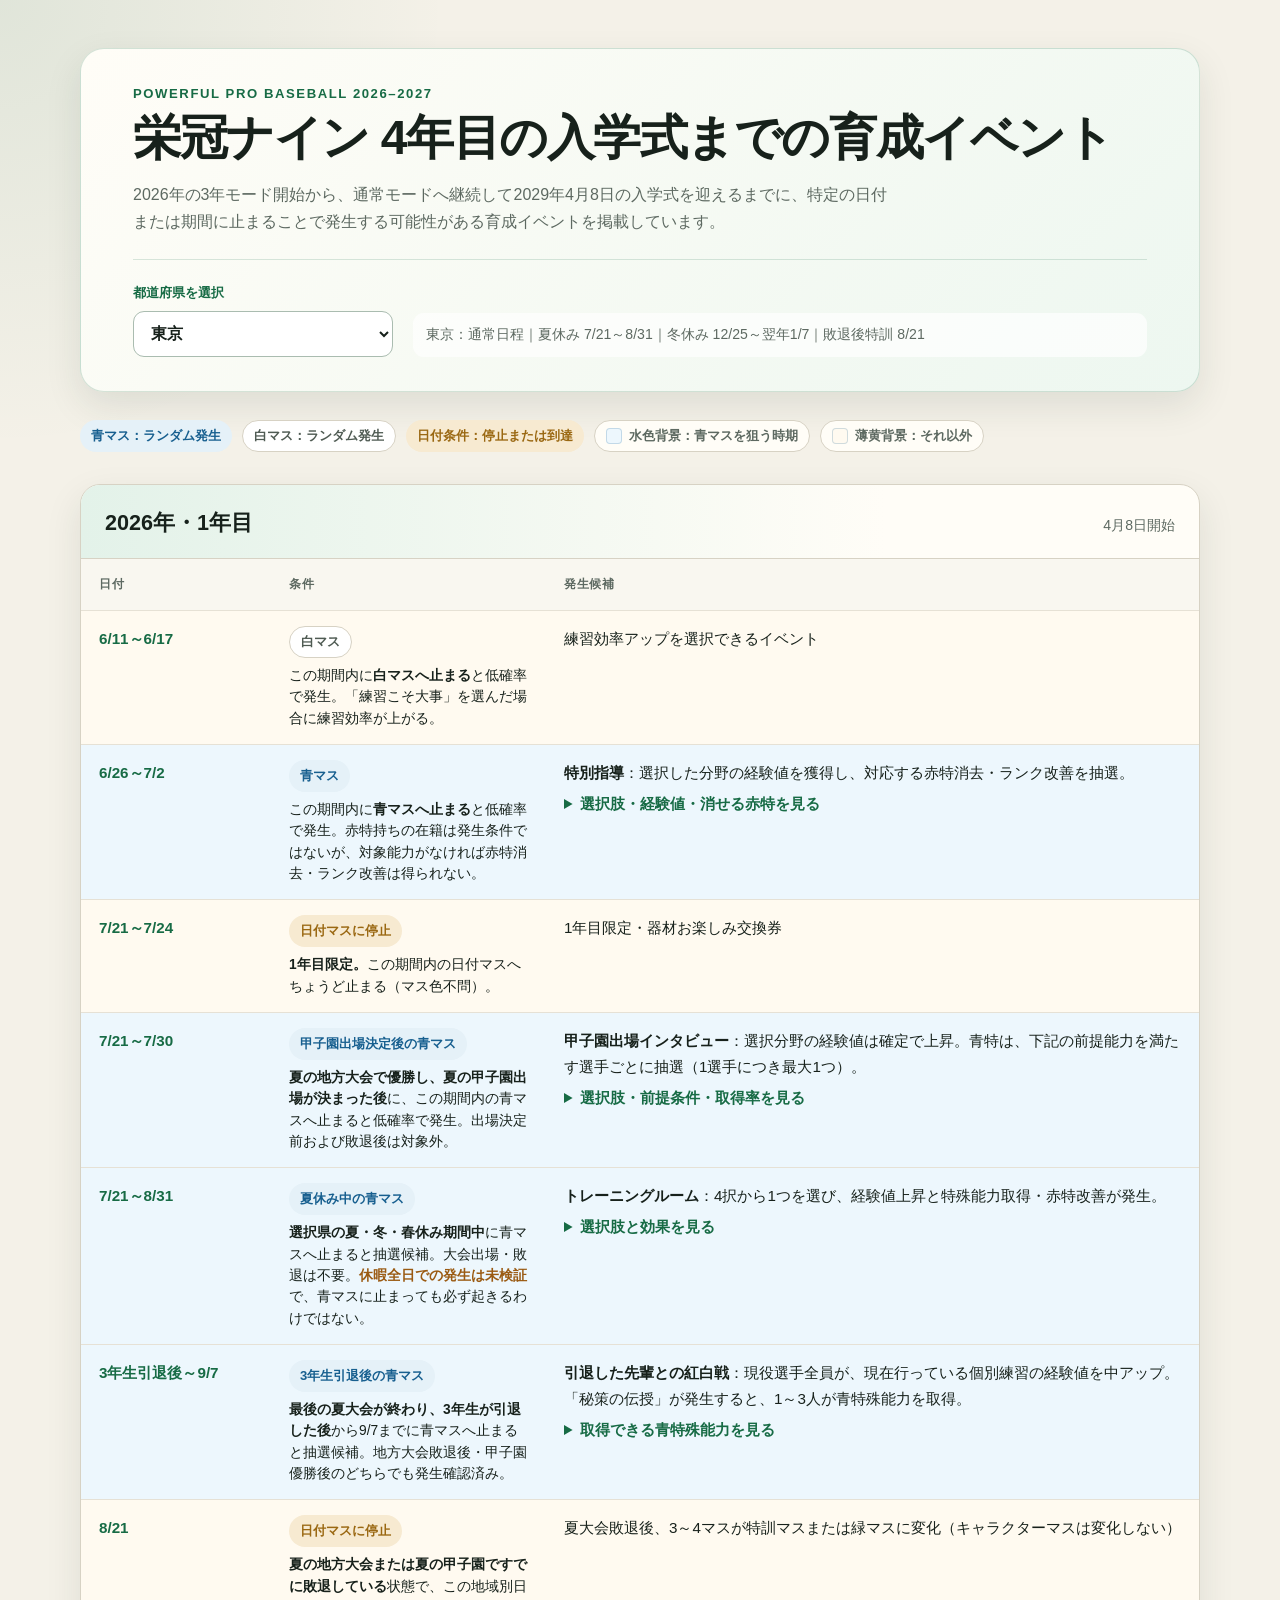
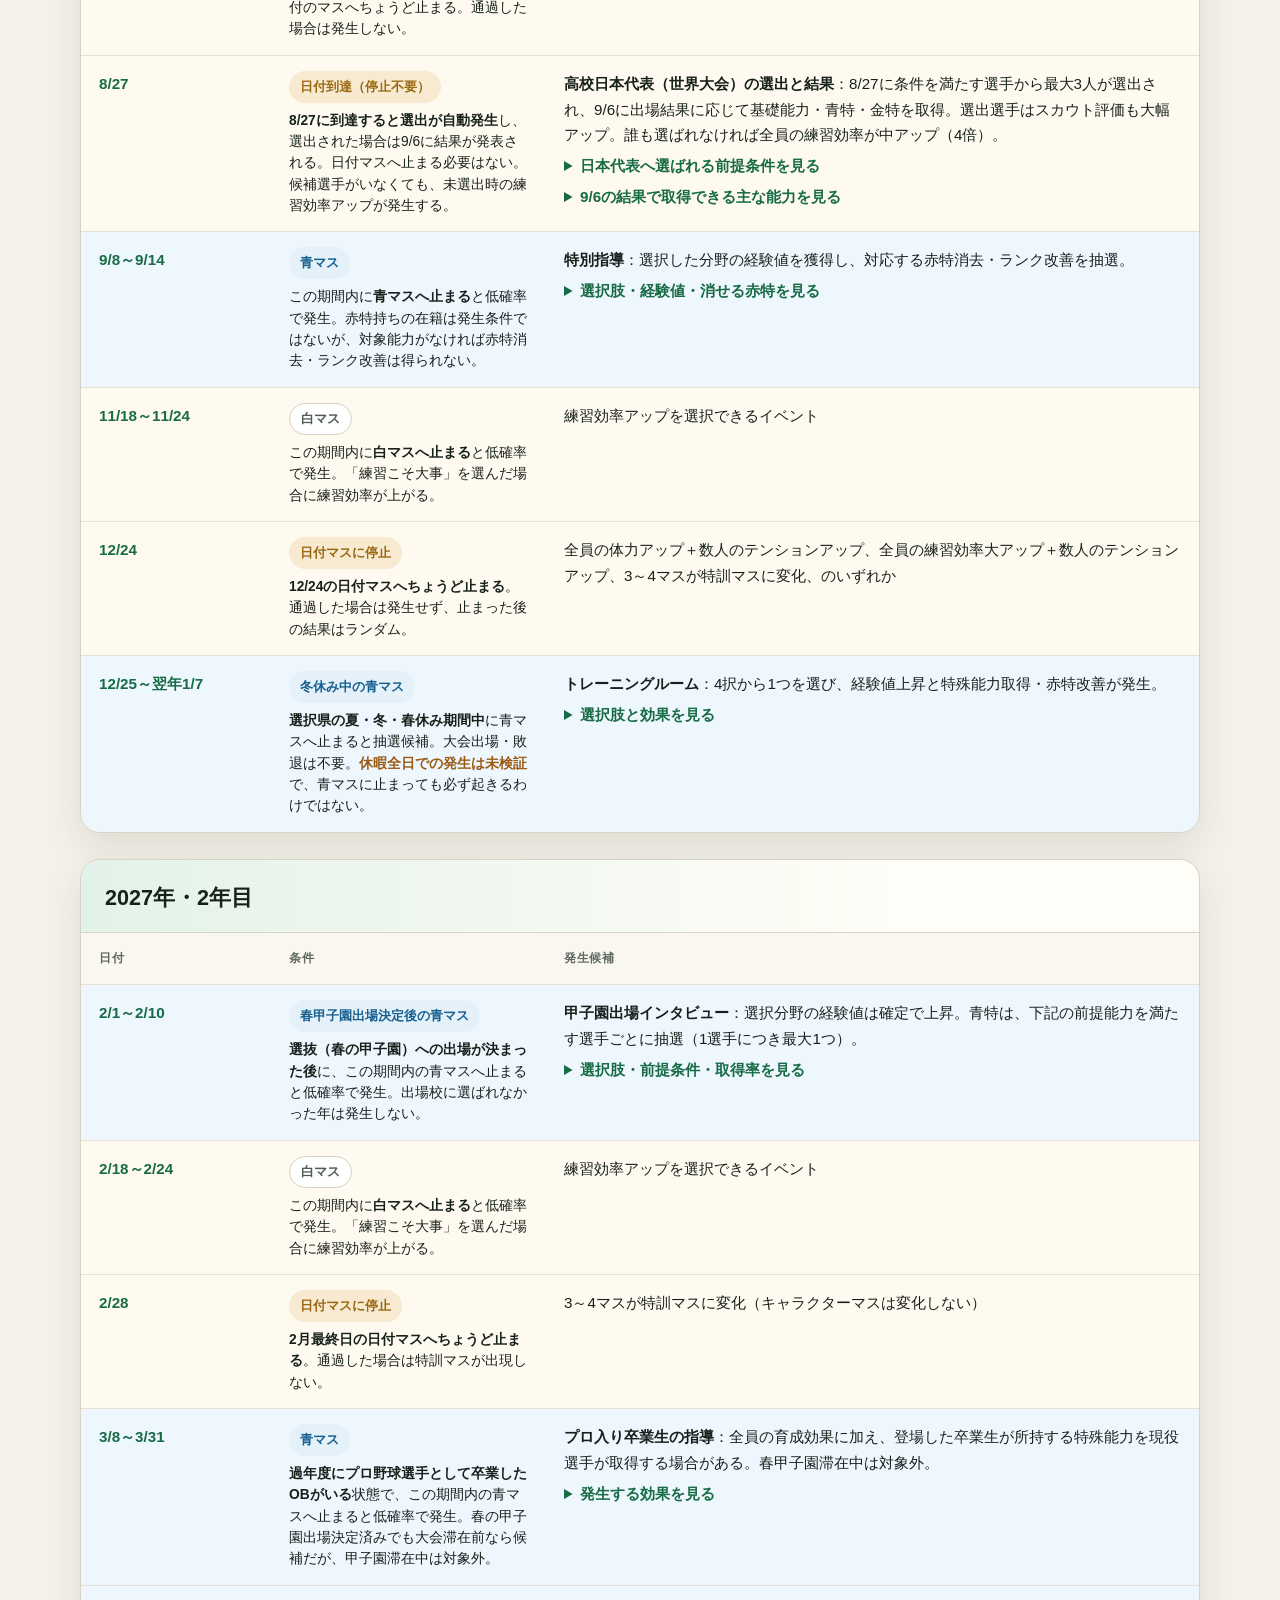
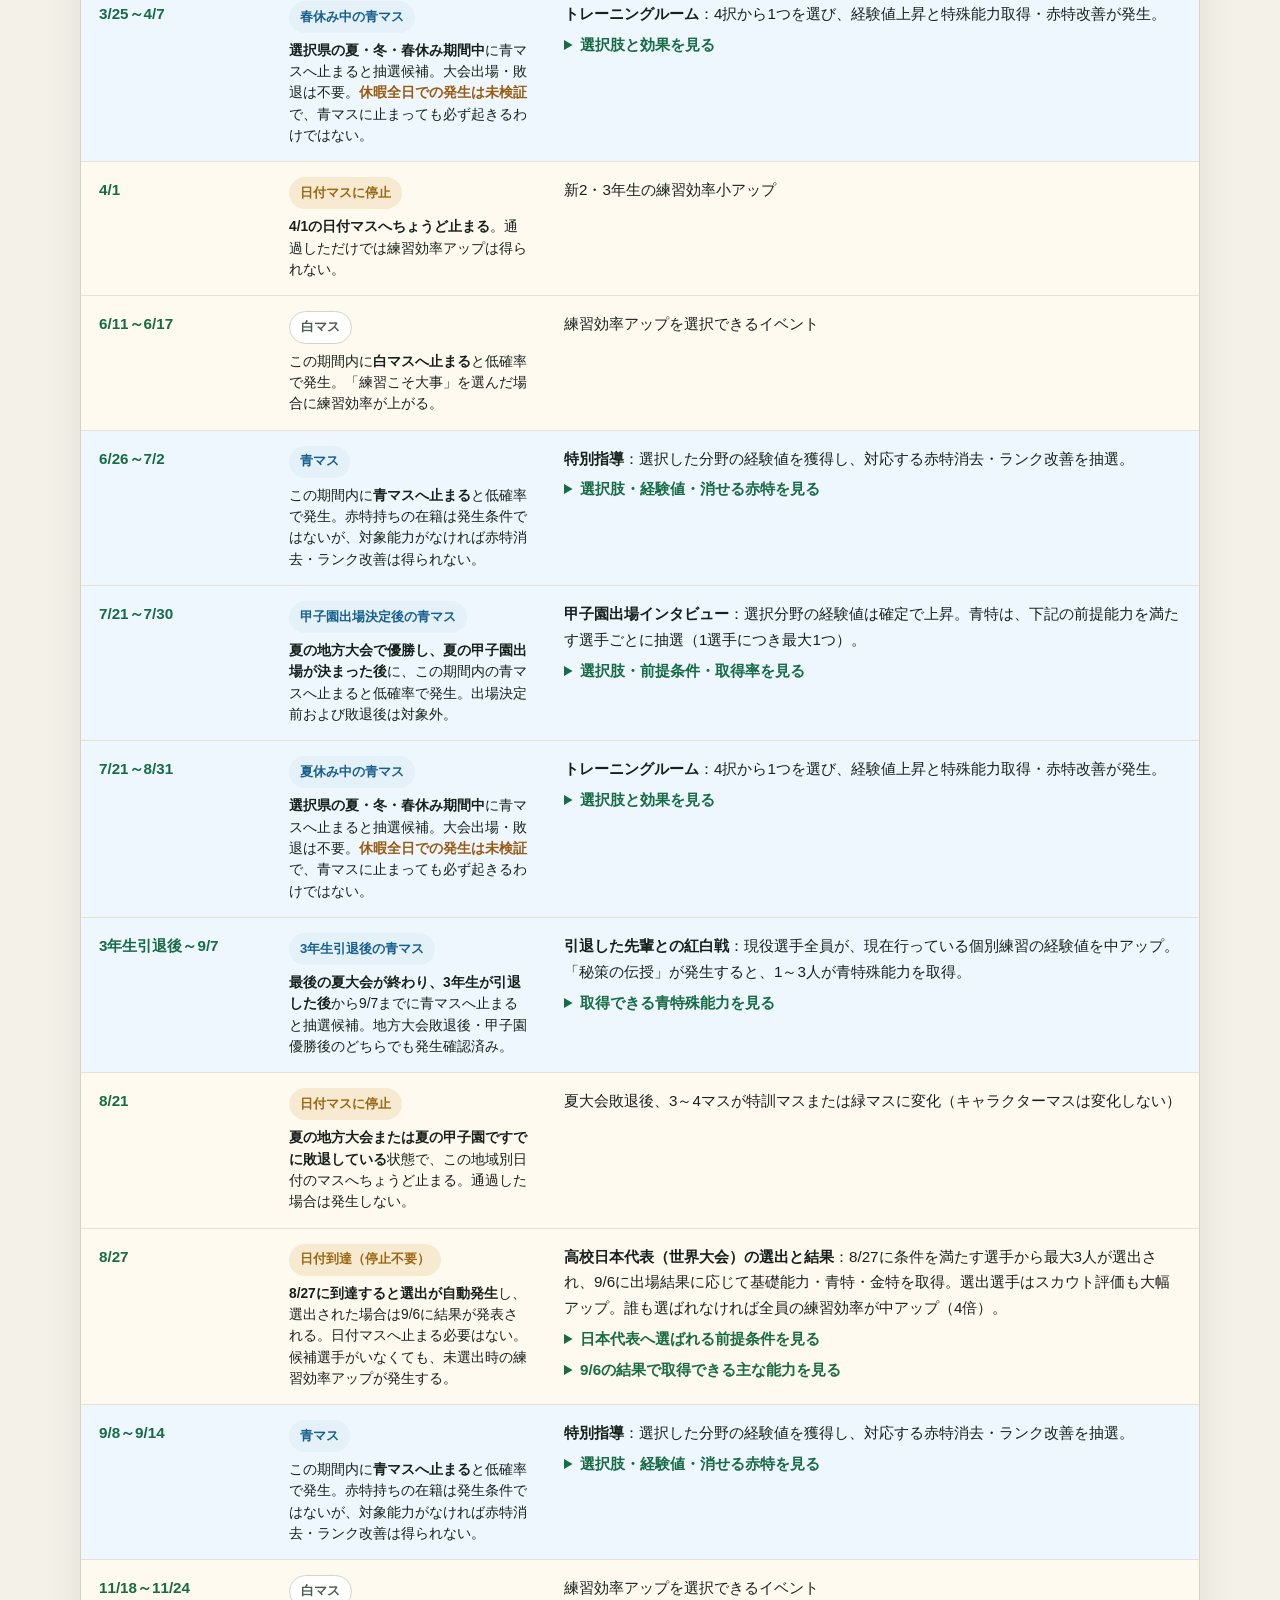
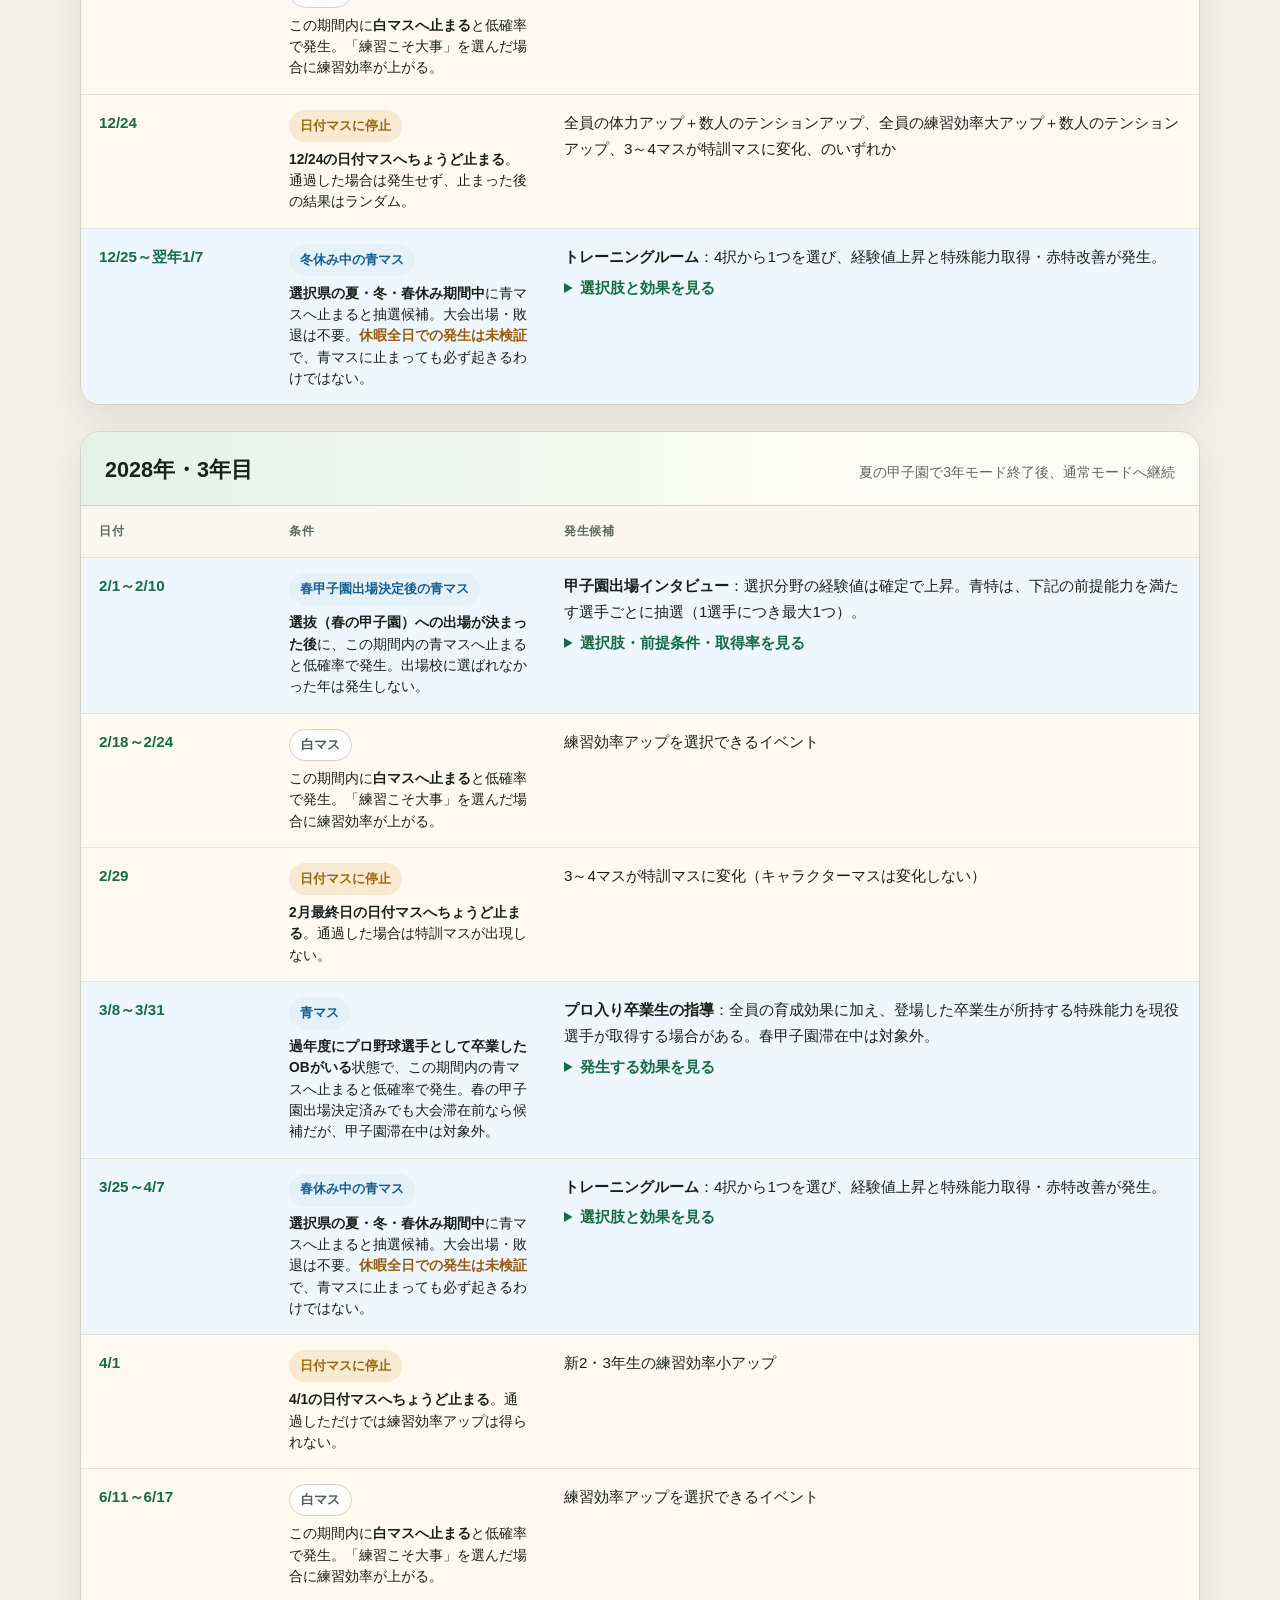
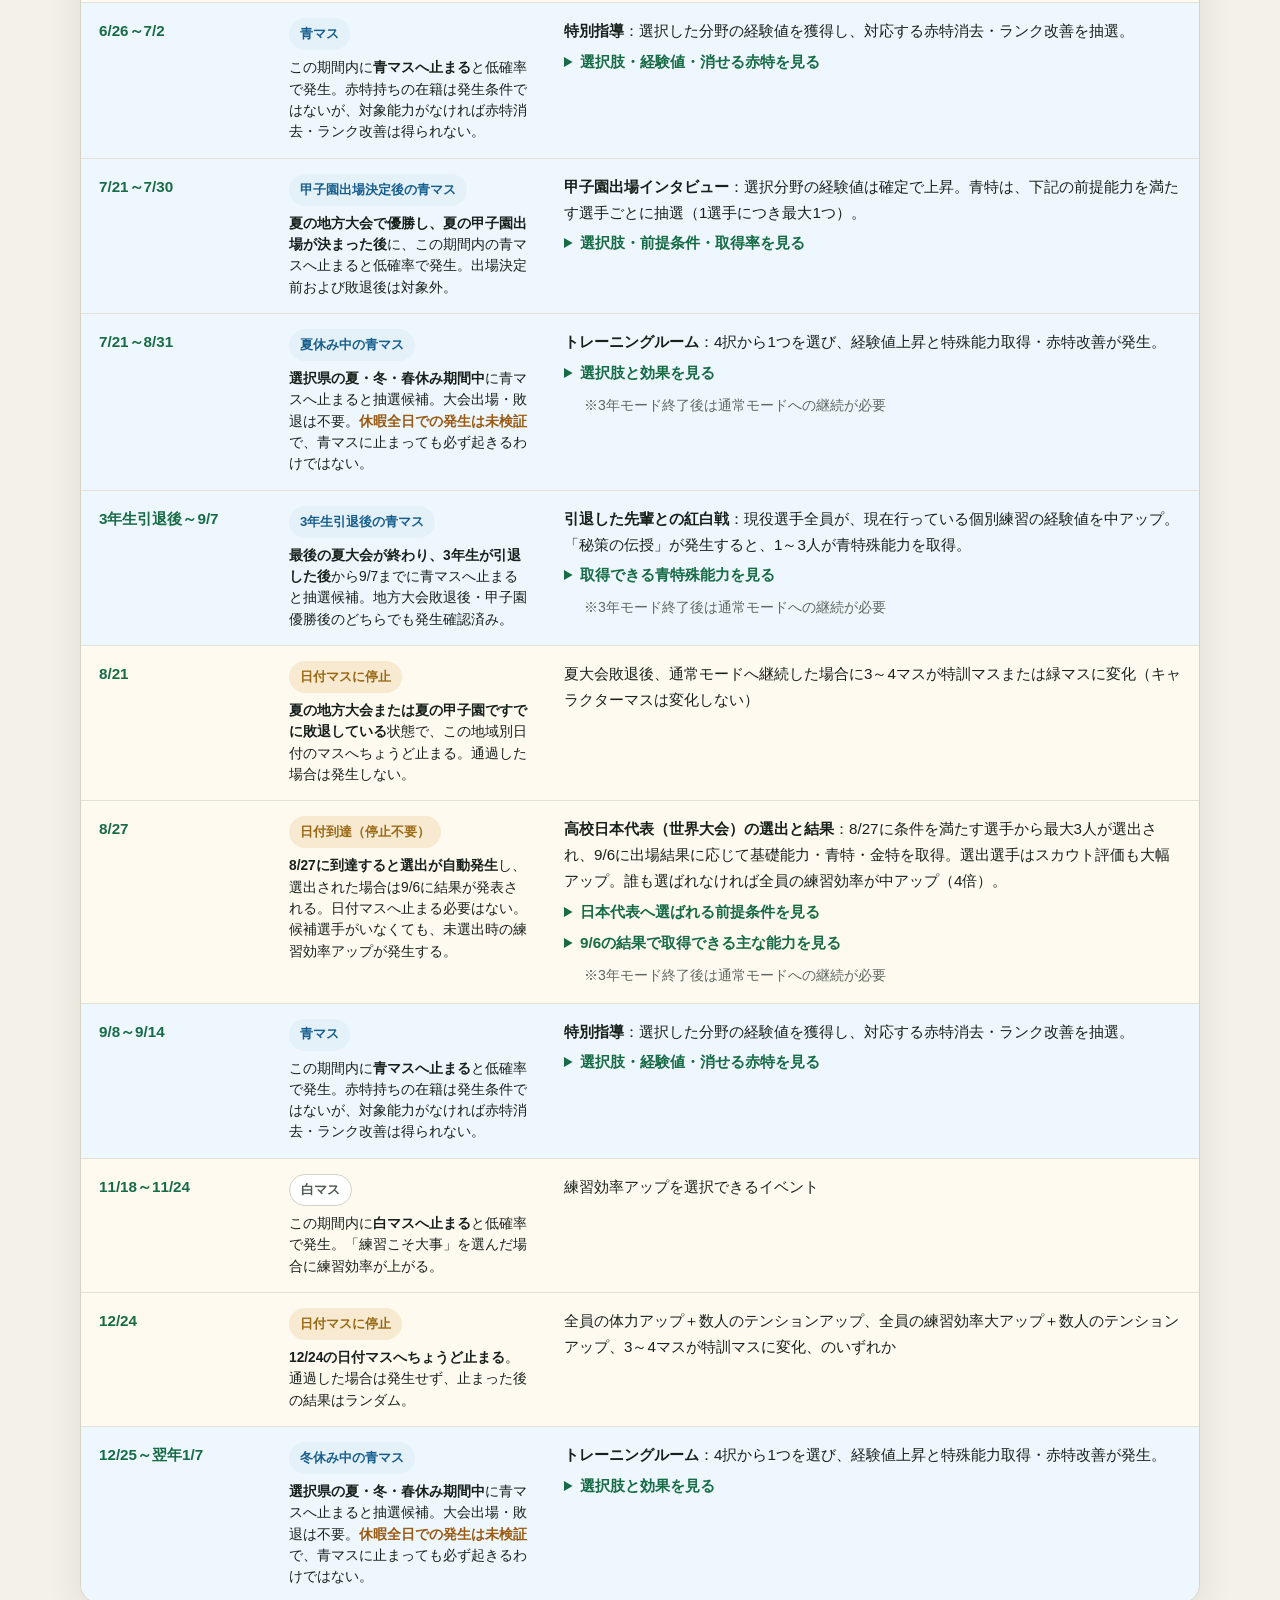
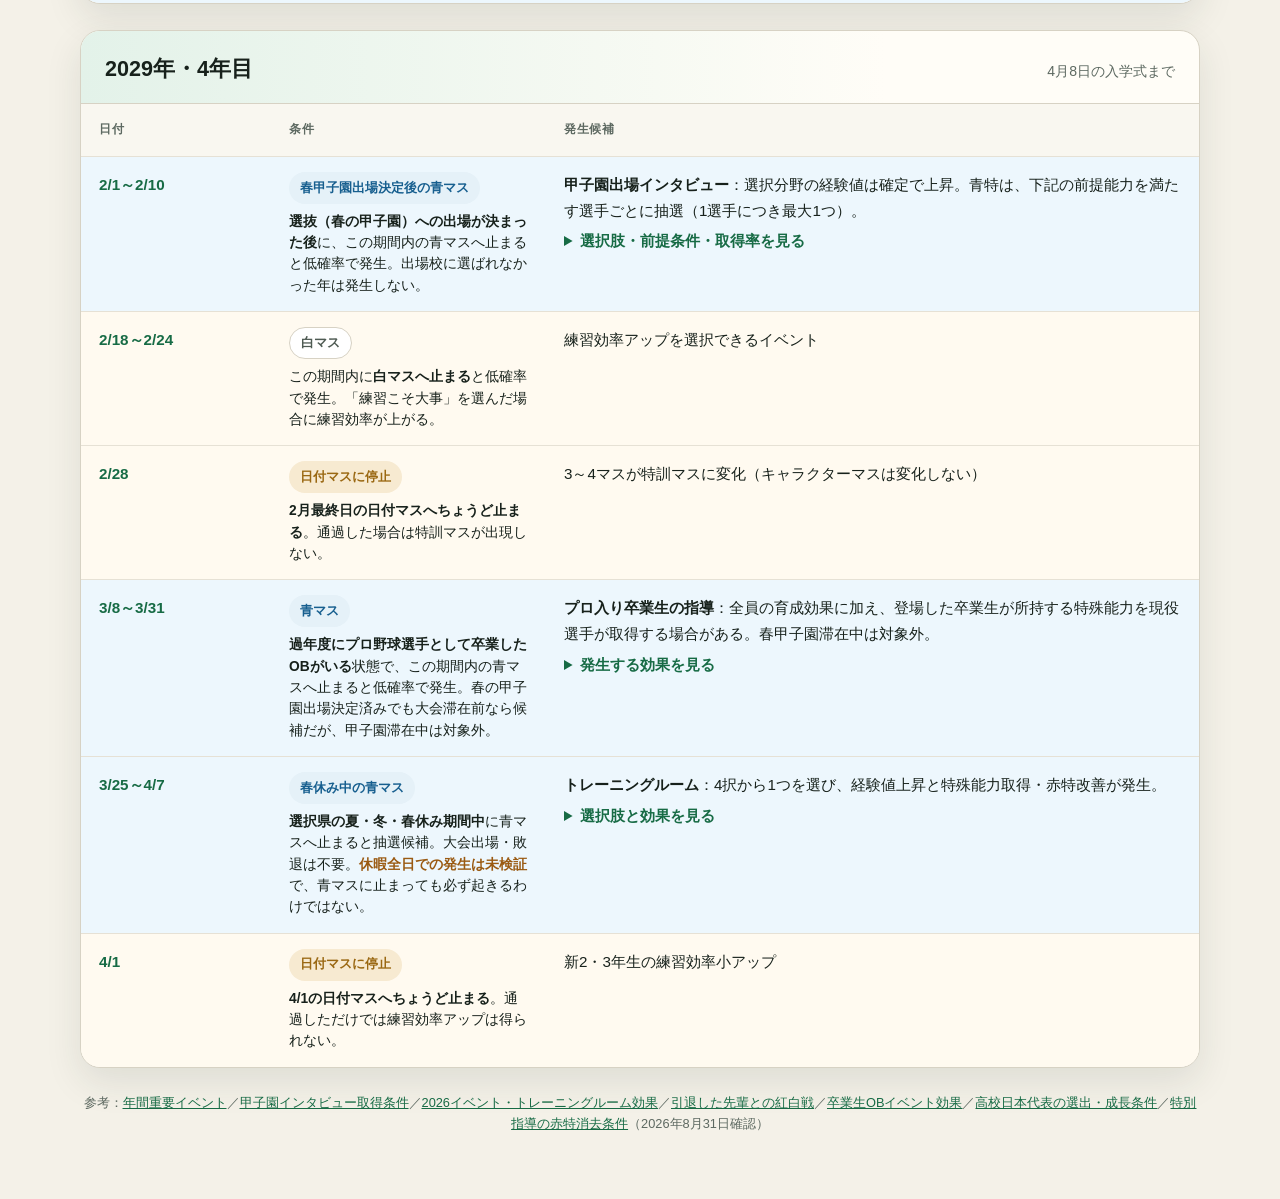
==== commit 7c5e09b8: "Group winter break and world tournament events" ====
--- a/index.html
+++ b/index.html
@@ -351,11 +351,10 @@
             <tr><td class="date">3年生引退後～9/7</td><td class="condition"><span class="tag tag-blue">3年生引退後の青マス</span></td><td data-event-details="retired-scrimmage"></td></tr>
             <tr><td class="date" data-date-key="summer-special">8/21</td><td class="condition"><span class="tag tag-stop">停止</span></td><td>夏大会敗退後、3～4マスが特訓マスまたは緑マスに変化（キャラクターマスは変化しない）</td></tr>
             <tr><td class="date">8/27</td><td class="condition"><span class="tag tag-stop">日付到達</span></td><td data-event-details="world"></td></tr>
-            <tr><td class="date">9/6</td><td class="condition"><span class="tag tag-stop">日付到達</span></td><td data-event-details="world-result"></td></tr>
             <tr><td class="date">9/8～9/14</td><td class="condition"><span class="tag tag-blue">青マス</span></td><td data-event-details="special"></td></tr>
             <tr><td class="date">11/18～11/24</td><td class="condition"><span class="tag tag-white">白マス</span></td><td>練習効率アップを選択できるイベント</td></tr>
             <tr><td class="date">12/24</td><td class="condition"><span class="tag tag-stop">停止</span></td><td>全員の体力アップ＋数人のテンションアップ、全員の練習効率大アップ＋数人のテンションアップ、3～4マスが特訓マスに変化、のいずれか</td></tr>
-            <tr><td class="date" data-date-key="winter-december">12/25～12/31</td><td class="condition"><span class="tag tag-blue">冬休み中の青マス</span></td><td data-event-details="training"></td></tr>
+            <tr><td class="date" data-date-key="winter">12/25～翌年1/7</td><td class="condition"><span class="tag tag-blue">冬休み中の青マス</span></td><td data-event-details="training"></td></tr>
           </tbody>
         </table>
       </div>
@@ -369,7 +368,6 @@
         <table>
           <thead><tr><th>日付</th><th>条件</th><th>発生候補</th></tr></thead>
           <tbody>
-            <tr><td class="date" data-date-key="winter-january">1/1～1/7</td><td class="condition"><span class="tag tag-blue">冬休み中の青マス</span></td><td data-event-details="training"></td></tr>
             <tr><td class="date">2/1～2/10</td><td class="condition"><span class="tag tag-blue">春甲子園出場決定後の青マス</span></td><td data-event-details="interview"></td></tr>
             <tr><td class="date">2/18～2/24</td><td class="condition"><span class="tag tag-white">白マス</span></td><td>練習効率アップを選択できるイベント</td></tr>
             <tr><td class="date">2/28</td><td class="condition"><span class="tag tag-stop">停止</span></td><td>3～4マスが特訓マスに変化（キャラクターマスは変化しない）</td></tr>
@@ -383,11 +381,10 @@
             <tr><td class="date">3年生引退後～9/7</td><td class="condition"><span class="tag tag-blue">3年生引退後の青マス</span></td><td data-event-details="retired-scrimmage"></td></tr>
             <tr><td class="date" data-date-key="summer-special">8/21</td><td class="condition"><span class="tag tag-stop">停止</span></td><td>夏大会敗退後、3～4マスが特訓マスまたは緑マスに変化（キャラクターマスは変化しない）</td></tr>
             <tr><td class="date">8/27</td><td class="condition"><span class="tag tag-stop">日付到達</span></td><td data-event-details="world"></td></tr>
-            <tr><td class="date">9/6</td><td class="condition"><span class="tag tag-stop">日付到達</span></td><td data-event-details="world-result"></td></tr>
             <tr><td class="date">9/8～9/14</td><td class="condition"><span class="tag tag-blue">青マス</span></td><td data-event-details="special"></td></tr>
             <tr><td class="date">11/18～11/24</td><td class="condition"><span class="tag tag-white">白マス</span></td><td>練習効率アップを選択できるイベント</td></tr>
             <tr><td class="date">12/24</td><td class="condition"><span class="tag tag-stop">停止</span></td><td>全員の体力アップ＋数人のテンションアップ、全員の練習効率大アップ＋数人のテンションアップ、3～4マスが特訓マスに変化、のいずれか</td></tr>
-            <tr><td class="date" data-date-key="winter-december">12/25～12/31</td><td class="condition"><span class="tag tag-blue">冬休み中の青マス</span></td><td data-event-details="training"></td></tr>
+            <tr><td class="date" data-date-key="winter">12/25～翌年1/7</td><td class="condition"><span class="tag tag-blue">冬休み中の青マス</span></td><td data-event-details="training"></td></tr>
           </tbody>
         </table>
       </div>
@@ -402,7 +399,6 @@
         <table>
           <thead><tr><th>日付</th><th>条件</th><th>発生候補</th></tr></thead>
           <tbody>
-            <tr><td class="date" data-date-key="winter-january">1/1～1/7</td><td class="condition"><span class="tag tag-blue">冬休み中の青マス</span></td><td data-event-details="training"></td></tr>
             <tr><td class="date">2/1～2/10</td><td class="condition"><span class="tag tag-blue">春甲子園出場決定後の青マス</span></td><td data-event-details="interview"></td></tr>
             <tr><td class="date">2/18～2/24</td><td class="condition"><span class="tag tag-white">白マス</span></td><td>練習効率アップを選択できるイベント</td></tr>
             <tr><td class="date">2/29</td><td class="condition"><span class="tag tag-stop">停止</span></td><td>3～4マスが特訓マスに変化（キャラクターマスは変化しない）</td></tr>
@@ -416,11 +412,10 @@
             <tr><td class="date">3年生引退後～9/7</td><td class="condition"><span class="tag tag-blue">3年生引退後の青マス</span></td><td data-event-details="retired-scrimmage" data-continuation-note="true"></td></tr>
             <tr><td class="date" data-date-key="summer-special">8/21</td><td class="condition"><span class="tag tag-stop">停止</span></td><td>夏大会敗退後、通常モードへ継続した場合に3～4マスが特訓マスまたは緑マスに変化（キャラクターマスは変化しない）</td></tr>
             <tr><td class="date">8/27</td><td class="condition"><span class="tag tag-stop">日付到達</span></td><td data-event-details="world" data-continuation-note="true"></td></tr>
-            <tr><td class="date">9/6</td><td class="condition"><span class="tag tag-stop">日付到達</span></td><td data-event-details="world-result" data-continuation-note="true"></td></tr>
             <tr><td class="date">9/8～9/14</td><td class="condition"><span class="tag tag-blue">青マス</span></td><td data-event-details="special"></td></tr>
             <tr><td class="date">11/18～11/24</td><td class="condition"><span class="tag tag-white">白マス</span></td><td>練習効率アップを選択できるイベント</td></tr>
             <tr><td class="date">12/24</td><td class="condition"><span class="tag tag-stop">停止</span></td><td>全員の体力アップ＋数人のテンションアップ、全員の練習効率大アップ＋数人のテンションアップ、3～4マスが特訓マスに変化、のいずれか</td></tr>
-            <tr><td class="date" data-date-key="winter-december">12/25～12/31</td><td class="condition"><span class="tag tag-blue">冬休み中の青マス</span></td><td data-event-details="training"></td></tr>
+            <tr><td class="date" data-date-key="winter">12/25～翌年1/7</td><td class="condition"><span class="tag tag-blue">冬休み中の青マス</span></td><td data-event-details="training"></td></tr>
           </tbody>
         </table>
       </div>
@@ -435,7 +430,6 @@
         <table>
           <thead><tr><th>日付</th><th>条件</th><th>発生候補</th></tr></thead>
           <tbody>
-            <tr><td class="date" data-date-key="winter-january">1/1～1/7</td><td class="condition"><span class="tag tag-blue">冬休み中の青マス</span></td><td data-event-details="training"></td></tr>
             <tr><td class="date">2/1～2/10</td><td class="condition"><span class="tag tag-blue">春甲子園出場決定後の青マス</span></td><td data-event-details="interview"></td></tr>
             <tr><td class="date">2/18～2/24</td><td class="condition"><span class="tag tag-white">白マス</span></td><td>練習効率アップを選択できるイベント</td></tr>
             <tr><td class="date">2/28</td><td class="condition"><span class="tag tag-stop">停止</span></td><td>3～4マスが特訓マスに変化（キャラクターマスは変化しない）</td></tr>
@@ -462,7 +456,6 @@
         summerThird: '7/21～8/31',
         winterStart: '12/25',
         winterEnd: '1/7',
-        winterJanuary: '1/1～1/7',
         summerSpecial: '8/21'
       },
       aomoriAkita: {
@@ -471,7 +464,6 @@
         summerThird: '7/21～8/25',
         winterStart: '12/22',
         winterEnd: '1/14',
-        winterJanuary: '1/1～1/14',
         summerSpecial: '8/15'
       },
       northern: {
@@ -480,7 +472,6 @@
         summerThird: '7/26～8/20',
         winterStart: '12/26',
         winterEnd: '1/14',
-        winterJanuary: '1/1～1/14',
         summerSpecial: '8/10'
       }
     };
@@ -572,7 +563,7 @@
           <p class="ability-list">秘策の伝授が発生せず、練習経験値アップだけで終わる場合もあります。</p>
         </details>`,
       world: `
-        <strong>高校日本代表（世界大会）の選出</strong>：条件を満たす選手から最大3人が選出。選出選手はスカウト評価が大幅アップ。誰も選ばれなければ全員の練習効率が中アップ（4倍）。
+        <strong>高校日本代表（世界大会）の選出と結果</strong>：8/27に条件を満たす選手から最大3人が選出され、9/6に出場結果に応じて基礎能力・青特・金特を取得。選出選手はスカウト評価も大幅アップ。誰も選ばれなければ全員の練習効率が中アップ（4倍）。
         <details>
           <summary>日本代表へ選ばれる前提条件を見る</summary>
           <p class="ability-list">次のいずれかを満たす選手が候補。留学生は対象外。</p>
@@ -583,11 +574,9 @@
             <li>直前の夏甲子園で防御率2.00未満かつ投球回36回以上</li>
             <li>直前の夏甲子園で本塁打5本以上、打点10以上、安打10本以上かつ打率.500以上、盗塁6個以上のいずれか</li>
           </ul>
-        </details>`,
-      'world-result': `
-        <strong>高校日本代表（世界大会）の結果発表</strong>：8/27に選ばれた選手の出場結果に応じて、基礎能力・青特・金特を取得。活躍した選手はスカウト評価も大幅アップ。
+        </details>
         <details>
-          <summary>取得できる主な能力を見る</summary>
+          <summary>9/6の結果で取得できる主な能力を見る</summary>
           <ul class="ability-list">
             <li><strong>チームへの効果：</strong>代表選手がいる場合は、1～4人が「超ノリノリ」になる、数人の練習効率が中アップ（4倍）、変化なし、のいずれか。誰も派遣していない場合は数人のテンションがアップ</li>
             <li><strong>大会MVP・投手：</strong>球速＋3、コントロール・スタミナ＋7、総変化量＋2。「強心臓」「怪物球威」「ドクターK」「精密機械」「変幻自在」から金特1つ、人気者、国際大会○</li>
@@ -632,8 +621,7 @@
       christmas: '<strong>12/24の日付マスへちょうど止まる</strong>。通過した場合は発生せず、止まった後の結果はランダム。',
       february: '<strong>2月最終日の日付マスへちょうど止まる</strong>。通過した場合は特訓マスが出現しない。',
       april: '<strong>4/1の日付マスへちょうど止まる</strong>。通過しただけでは練習効率アップは得られない。',
-      world: '<strong>8/27に到達すると自動発生</strong>。日付マスへ止まる必要はない。候補選手がいなくても、未選出時の練習効率アップが発生する。',
-      'world-result': '<strong>9/6に到達すると自動発生</strong>。日付マスへ止まる必要はない。8/27の選出と代表戦での起用・成績に応じて結果が決まる。'
+      world: '<strong>8/27に到達すると選出が自動発生</strong>し、選出された場合は9/6に結果が発表される。日付マスへ止まる必要はない。候補選手がいなくても、未選出時の練習効率アップが発生する。'
     };
 
     document.querySelectorAll('td.condition').forEach((cell) => {
@@ -655,7 +643,7 @@
 
       if (key && conditionDetails[key]) {
         const dateTag = cell.querySelector('.tag-stop');
-        if (dateTag && ['world', 'world-result'].includes(key)) dateTag.textContent = '日付到達（停止不要）';
+        if (dateTag && key === 'world') dateTag.textContent = '日付到達（停止不要）';
         if (dateTag && ['ticket', 'summerLoss', 'christmas', 'february', 'april'].includes(key)) dateTag.textContent = '日付マスに停止';
         cell.insertAdjacentHTML('beforeend', `<span class="condition-text">${conditionDetails[key]}</span>`);
       }
@@ -685,11 +673,8 @@
       document.querySelectorAll('[data-date-key="summer-special"]').forEach((cell) => {
         cell.textContent = pattern.summerSpecial;
       });
-      document.querySelectorAll('[data-date-key="winter-january"]').forEach((cell) => {
-        cell.textContent = pattern.winterJanuary;
-      });
-      document.querySelectorAll('[data-date-key="winter-december"]').forEach((cell) => {
-        cell.textContent = `${pattern.winterStart}～12/31`;
+      document.querySelectorAll('[data-date-key="winter"]').forEach((cell) => {
+        cell.textContent = `${pattern.winterStart}～翌年${pattern.winterEnd}`;
       });
 
       regionSummary.textContent = `${prefecture}：${pattern.label}｜夏休み ${pattern.summer}｜冬休み ${pattern.winterStart}～翌年${pattern.winterEnd}｜敗退後特訓 ${pattern.summerSpecial}`;
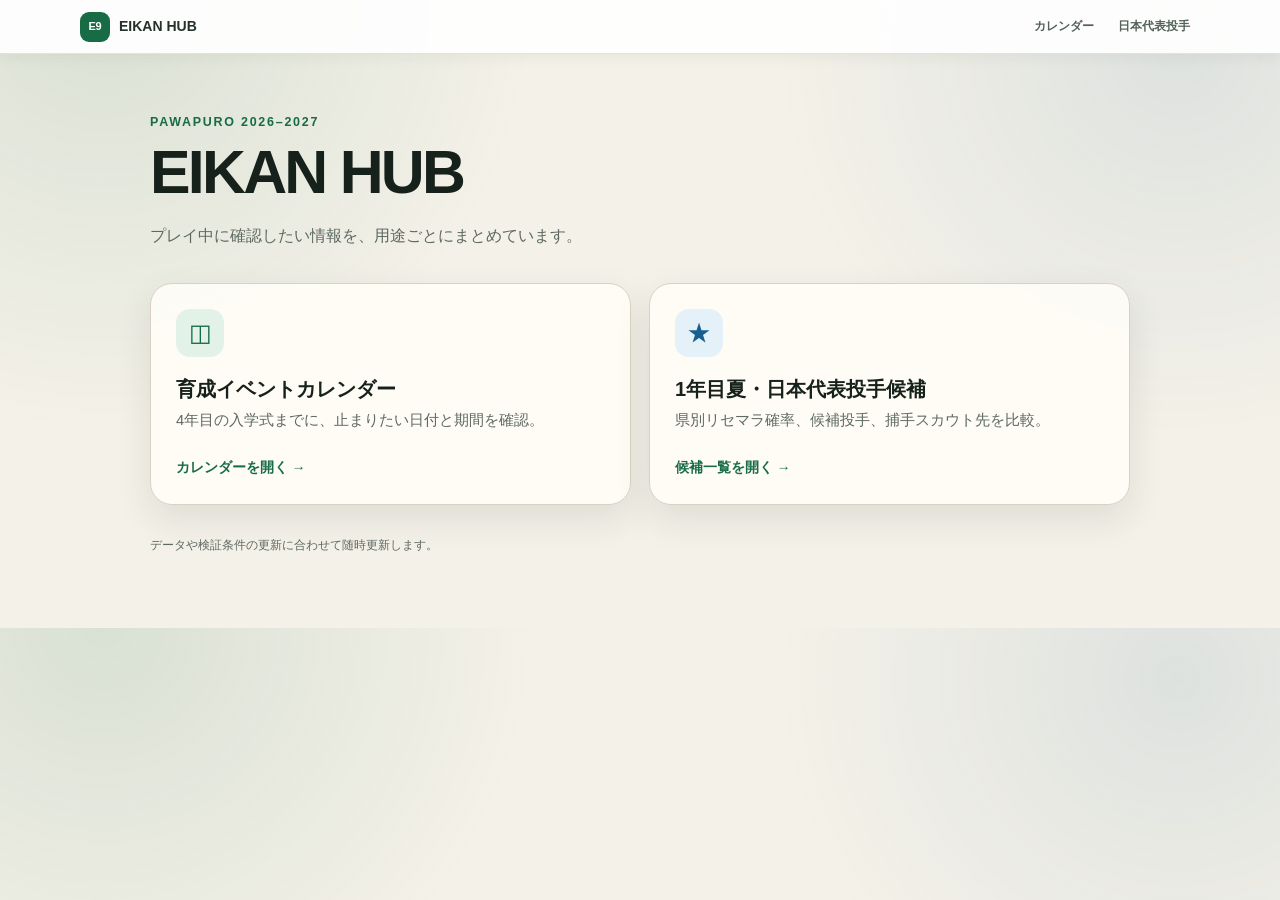
==== commit 90757ca4: "Build EIKAN HUB pages" ====
--- a/index.html
+++ b/index.html
@@ -3,691 +3,57 @@
 <head>
   <meta charset="utf-8">
   <meta name="viewport" content="width=device-width, initial-scale=1">
-  <meta name="description" content="パワプロ2026-2027 栄冠ナインを2026年の開始から4年目の入学式まで進める際に、特定の日付・期間に止まることで発生する育成イベント一覧。">
-  <title>栄冠ナイン2026｜4年目の入学式までの育成イベント</title>
+  <meta name="description" content="パワプロ2026-2027 栄冠ナインの個人用資料をまとめたページです。">
+  <title>EIKAN HUB</title>
+  <link rel="stylesheet" href="./assets/site-nav.css">
   <style>
-    :root {
-      color-scheme: light;
-      --ink: #17211b;
-      --muted: #5d6961;
-      --paper: #f4f1e8;
-      --card: #fffdf7;
-      --line: #d7d2c4;
-      --green: #176b45;
-      --green-soft: #e3f2e9;
-      --blue: #175f8f;
-      --blue-soft: #e5f1f8;
-      --blue-period: #edf7fd;
-      --other-period: #fffaf0;
-      --gray-soft: #eeece5;
-      --gold: #9a6812;
-      --shadow: 0 14px 36px rgb(34 48 39 / 10%);
-    }
-
+    :root { color-scheme: light; --ink:#17211b; --muted:#5d6961; --paper:#f4f1e8; --line:#d7d2c4; --green:#176b45; --blue:#175f8f; --shadow:0 14px 36px rgb(34 48 39 / 10%); }
     * { box-sizing: border-box; }
-
-    body {
-      margin: 0;
-      background:
-        radial-gradient(circle at top left, rgb(23 107 69 / 9%), transparent 28rem),
-        var(--paper);
-      color: var(--ink);
-      font-family: -apple-system, BlinkMacSystemFont, "Segoe UI", "Hiragino Kaku Gothic ProN", "Yu Gothic", Meiryo, sans-serif;
-      line-height: 1.7;
-    }
-
-    main {
-      width: min(1120px, calc(100% - 32px));
-      margin: 0 auto;
-      padding: 48px 0 64px;
-    }
-
-    header {
-      margin-bottom: 28px;
-      padding: 34px clamp(22px, 5vw, 52px);
-      border: 1px solid rgb(23 107 69 / 18%);
-      border-radius: 24px;
-      background: linear-gradient(135deg, #fffdf7 0%, #edf7f0 100%);
-      box-shadow: var(--shadow);
-    }
-
-    .eyebrow {
-      margin: 0 0 4px;
-      color: var(--green);
-      font-size: .82rem;
-      font-weight: 800;
-      letter-spacing: .12em;
-      text-transform: uppercase;
-    }
-
-    h1 {
-      margin: 0;
-      font-size: clamp(1.8rem, 5vw, 3rem);
-      line-height: 1.2;
-      letter-spacing: -.03em;
-    }
-
-    .lead {
-      max-width: 760px;
-      margin: 14px 0 0;
-      color: var(--muted);
-    }
-
-    .prefecture-picker {
-      display: grid;
-      grid-template-columns: minmax(180px, 260px) 1fr;
-      gap: 14px 20px;
-      align-items: end;
-      margin-top: 24px;
-      padding-top: 22px;
-      border-top: 1px solid rgb(23 107 69 / 16%);
-    }
-
-    .prefecture-picker label {
-      display: block;
-      margin-bottom: 6px;
-      color: var(--green);
-      font-size: .82rem;
-      font-weight: 800;
-    }
-
-    select {
-      width: 100%;
-      min-height: 46px;
-      padding: 9px 38px 9px 13px;
-      border: 1px solid #aabcb0;
-      border-radius: 11px;
-      background: #fff;
-      color: var(--ink);
-      font: inherit;
-      font-weight: 700;
-      cursor: pointer;
-    }
-
-    select:focus {
-      outline: 3px solid rgb(23 107 69 / 18%);
-      border-color: var(--green);
-    }
-
-    .region-summary {
-      margin: 0;
-      padding: 10px 13px;
-      border-radius: 11px;
-      background: rgb(255 255 255 / 70%);
-      color: var(--muted);
-      font-size: .88rem;
-    }
-
-    .legend {
-      display: flex;
-      flex-wrap: wrap;
-      gap: 10px;
-      margin: 20px 0 32px;
-    }
-
-    .tag {
-      display: inline-flex;
-      align-items: center;
-      min-height: 32px;
-      padding: 4px 11px;
-      border-radius: 999px;
-      font-size: .82rem;
-      font-weight: 750;
-      white-space: nowrap;
-    }
-
-    .tag-blue { background: var(--blue-soft); color: var(--blue); }
-    .tag-white { background: #fff; color: #4f5b53; border: 1px solid var(--line); }
-    .tag-stop { background: #f7ead1; color: var(--gold); }
-
-    .period-key {
-      display: inline-flex;
-      align-items: center;
-      gap: 7px;
-      min-height: 32px;
-      padding: 4px 11px;
-      border: 1px solid var(--line);
-      border-radius: 999px;
-      background: var(--card);
-      color: var(--muted);
-      font-size: .82rem;
-      font-weight: 750;
-    }
-
-    .period-key::before {
-      width: 14px;
-      height: 14px;
-      border: 1px solid rgb(23 95 143 / 20%);
-      border-radius: 4px;
-      background: var(--other-period);
-      content: '';
-    }
-
-    .period-key-blue::before { background: var(--blue-period); }
-
-    section {
-      margin-top: 26px;
-      overflow: hidden;
-      border: 1px solid var(--line);
-      border-radius: 20px;
-      background: var(--card);
-      box-shadow: var(--shadow);
-    }
-
-    .section-heading {
-      display: flex;
-      align-items: baseline;
-      justify-content: space-between;
-      gap: 16px;
-      padding: 20px 24px 16px;
-      border-bottom: 1px solid var(--line);
-      background: linear-gradient(90deg, var(--green-soft), transparent 72%);
-    }
-
-    h2 {
-      margin: 0;
-      font-size: 1.35rem;
-    }
-
-    .year-note {
-      margin: 0;
-      color: var(--muted);
-      font-size: .88rem;
-    }
-
-    .table-wrap { overflow-x: auto; }
-
-    table {
-      width: 100%;
-      border-collapse: collapse;
-      font-size: .95rem;
-    }
-
-    th, td {
-      padding: 15px 18px;
-      border-bottom: 1px solid #e6e1d5;
-      text-align: left;
-      vertical-align: top;
-    }
-
-    th {
-      background: #f9f7f0;
-      color: var(--muted);
-      font-size: .78rem;
-      letter-spacing: .06em;
-      text-transform: uppercase;
-    }
-
-    tr:last-child td { border-bottom: 0; }
-    tbody tr.blue-priority td { background: var(--blue-period); }
-    tbody tr.other-period td { background: var(--other-period); }
-    tbody tr.blue-priority:hover td { background: #e0f1fb; }
-    tbody tr.other-period:hover td { background: #fff4dd; }
-
-    details { margin-top: 5px; }
-
-    summary {
-      color: var(--green);
-      font-weight: 800;
-      cursor: pointer;
-    }
-
-    .ability-list {
-      margin: 8px 0 0;
-      padding-left: 1.25rem;
-      color: var(--muted);
-      font-size: .88rem;
-    }
-
-    .ability-list li + li { margin-top: 5px; }
-
-    .ability-list strong { color: var(--ink); }
-
-    .date {
-      width: 190px;
-      color: var(--green);
-      font-weight: 800;
-      white-space: nowrap;
-    }
-
-    .condition { width: 275px; }
-
-    .condition-text {
-      display: block;
-      margin-top: 7px;
-      color: var(--ink);
-      font-size: 0.86rem;
-      line-height: 1.55;
-    }
-
-    .condition-text .caution {
-      color: #9a5a12;
-      font-weight: 700;
-    }
-
-    footer {
-      margin-top: 24px;
-      color: var(--muted);
-      font-size: .8rem;
-      text-align: center;
-    }
-
-    a { color: var(--green); }
-
-    @media (max-width: 680px) {
-      main { width: min(100% - 20px, 1120px); padding-top: 20px; }
-      header { padding: 24px 20px; border-radius: 18px; }
-      .prefecture-picker { grid-template-columns: 1fr; align-items: stretch; }
-      section { border-radius: 16px; }
-      .section-heading { display: block; padding: 18px; }
-      .year-note { margin-top: 3px; }
-      th, td { padding: 13px 14px; }
-      .date { width: 150px; }
-    }
+    body { margin:0; background:radial-gradient(circle at 8% 0%,rgb(23 107 69 / 12%),transparent 27rem),radial-gradient(circle at 92% 8%,rgb(23 95 143 / 10%),transparent 25rem),var(--paper); color:var(--ink); font-family:-apple-system,BlinkMacSystemFont,"Segoe UI","Hiragino Kaku Gothic ProN","Yu Gothic",Meiryo,sans-serif; line-height:1.7; }
+    main { width:min(980px,calc(100% - 32px)); margin:0 auto; padding:58px 0 72px; }
+    .hero { max-width:700px; margin-bottom:34px; }
+    .eyebrow { margin:0 0 5px; color:var(--green); font-size:.78rem; font-weight:850; letter-spacing:.14em; }
+    h1 { margin:0; font-size:clamp(2rem,7vw,3.8rem); line-height:1.12; letter-spacing:-.045em; }
+    .lead { margin:16px 0 0; color:var(--muted); }
+    .tools { display:grid; grid-template-columns:repeat(2,minmax(0,1fr)); gap:18px; }
+    .tool { display:flex; min-height:220px; flex-direction:column; padding:25px; border:1px solid var(--line); border-radius:22px; background:rgb(255 253 247 / 92%); color:inherit; text-decoration:none; box-shadow:var(--shadow); transition:transform .16s ease,box-shadow .16s ease,border-color .16s ease; }
+    .tool:hover { transform:translateY(-3px); border-color:rgb(23 107 69 / 45%); box-shadow:0 18px 42px rgb(34 48 39 / 15%); }
+    .tool:focus-visible { outline:4px solid rgb(23 107 69 / 22%); outline-offset:3px; }
+    .icon { display:grid; width:48px; height:48px; place-items:center; border-radius:14px; background:#e3f2e9; color:var(--green); font-size:1.5rem; }
+    .tool:nth-child(2) .icon { background:#e5f1f8; color:var(--blue); }
+    h2 { margin:19px 0 5px; font-size:1.25rem; line-height:1.35; }
+    .tool p { margin:0; color:var(--muted); font-size:.92rem; }
+    .open { margin-top:auto; padding-top:22px; color:var(--green); font-weight:800; font-size:.86rem; }
+    footer { margin-top:30px; color:var(--muted); font-size:.78rem; }
+    @media (max-width:640px) { main { width:min(100% - 22px,520px); padding:35px 0 48px; } .hero { margin-bottom:23px; } .tools { grid-template-columns:1fr; gap:12px; } .tool { min-height:174px; padding:20px; border-radius:17px; } .icon { width:42px; height:42px; border-radius:12px; } h2 { margin-top:14px; } .open { padding-top:15px; } }
   </style>
 </head>
 <body>
+  <nav class="site-nav" aria-label="資料ナビゲーション">
+    <a class="site-brand is-current" href="./">EIKAN HUB</a>
+    <div class="site-links"><a href="./calendar/">カレンダー</a><a href="./world-team/">日本代表投手</a></div>
+  </nav>
   <main>
-    <header>
-      <p class="eyebrow">Powerful Pro Baseball 2026–2027</p>
-      <h1>栄冠ナイン 4年目の入学式までの育成イベント</h1>
-      <p class="lead">2026年の3年モード開始から、通常モードへ継続して2029年4月8日の入学式を迎えるまでに、特定の日付または期間に止まることで発生する可能性がある育成イベントを掲載しています。</p>
-      <div class="prefecture-picker">
-        <div>
-          <label for="prefecture">都道府県を選択</label>
-          <select id="prefecture">
-            <optgroup label="北海道">
-              <option>北海道</option>
-            </optgroup>
-            <optgroup label="東北">
-              <option>青森</option><option>岩手</option><option>宮城</option><option>秋田</option><option>山形</option><option>福島</option>
-            </optgroup>
-            <optgroup label="関東">
-              <option>茨城</option><option>栃木</option><option>群馬</option><option>埼玉</option><option>千葉</option><option selected>東京</option><option>神奈川</option>
-            </optgroup>
-            <optgroup label="中部">
-              <option>新潟</option><option>富山</option><option>石川</option><option>福井</option><option>山梨</option><option>長野</option><option>岐阜</option><option>静岡</option><option>愛知</option>
-            </optgroup>
-            <optgroup label="近畿">
-              <option>三重</option><option>滋賀</option><option>京都</option><option>大阪</option><option>兵庫</option><option>奈良</option><option>和歌山</option>
-            </optgroup>
-            <optgroup label="中国">
-              <option>鳥取</option><option>島根</option><option>岡山</option><option>広島</option><option>山口</option>
-            </optgroup>
-            <optgroup label="四国">
-              <option>徳島</option><option>香川</option><option>愛媛</option><option>高知</option>
-            </optgroup>
-            <optgroup label="九州・沖縄">
-              <option>福岡</option><option>佐賀</option><option>長崎</option><option>熊本</option><option>大分</option><option>宮崎</option><option>鹿児島</option><option>沖縄</option>
-            </optgroup>
-          </select>
-        </div>
-        <p class="region-summary" id="region-summary" aria-live="polite"></p>
-      </div>
-    </header>
-
-    <div class="legend" aria-label="条件の凡例">
-      <span class="tag tag-blue">青マス：ランダム発生</span>
-      <span class="tag tag-white">白マス：ランダム発生</span>
-      <span class="tag tag-stop">日付条件：停止または到達</span>
-      <span class="period-key period-key-blue">水色背景：青マスを狙う時期</span>
-      <span class="period-key">薄黄背景：それ以外</span>
-    </div>
-
-    <section aria-labelledby="year-2026">
-      <div class="section-heading">
-        <h2 id="year-2026">2026年・1年目</h2>
-        <p class="year-note">4月8日開始</p>
-      </div>
-      <div class="table-wrap">
-        <table>
-          <thead><tr><th>日付</th><th>条件</th><th>発生候補</th></tr></thead>
-          <tbody>
-            <tr><td class="date">6/11～6/17</td><td class="condition"><span class="tag tag-white">白マス</span></td><td>練習効率アップを選択できるイベント</td></tr>
-            <tr><td class="date">6/26～7/2</td><td class="condition"><span class="tag tag-blue">青マス</span></td><td data-event-details="special"></td></tr>
-            <tr><td class="date">7/21～7/24</td><td class="condition"><span class="tag tag-stop">停止</span></td><td>1年目限定・器材お楽しみ交換券</td></tr>
-            <tr><td class="date">7/21～7/30</td><td class="condition"><span class="tag tag-blue">甲子園出場決定後の青マス</span></td><td data-event-details="interview"></td></tr>
-            <tr><td class="date" data-date-key="summer">7/21～8/31</td><td class="condition"><span class="tag tag-blue">夏休み中の青マス</span></td><td data-event-details="training"></td></tr>
-            <tr><td class="date">3年生引退後～9/7</td><td class="condition"><span class="tag tag-blue">3年生引退後の青マス</span></td><td data-event-details="retired-scrimmage"></td></tr>
-            <tr><td class="date" data-date-key="summer-special">8/21</td><td class="condition"><span class="tag tag-stop">停止</span></td><td>夏大会敗退後、3～4マスが特訓マスまたは緑マスに変化（キャラクターマスは変化しない）</td></tr>
-            <tr><td class="date">8/27</td><td class="condition"><span class="tag tag-stop">日付到達</span></td><td data-event-details="world"></td></tr>
-            <tr><td class="date">9/8～9/14</td><td class="condition"><span class="tag tag-blue">青マス</span></td><td data-event-details="special"></td></tr>
-            <tr><td class="date">11/18～11/24</td><td class="condition"><span class="tag tag-white">白マス</span></td><td>練習効率アップを選択できるイベント</td></tr>
-            <tr><td class="date">12/24</td><td class="condition"><span class="tag tag-stop">停止</span></td><td>全員の体力アップ＋数人のテンションアップ、全員の練習効率大アップ＋数人のテンションアップ、3～4マスが特訓マスに変化、のいずれか</td></tr>
-            <tr><td class="date" data-date-key="winter">12/25～翌年1/7</td><td class="condition"><span class="tag tag-blue">冬休み中の青マス</span></td><td data-event-details="training"></td></tr>
-          </tbody>
-        </table>
-      </div>
+    <section class="hero">
+      <p class="eyebrow">PAWAPURO 2026–2027</p>
+      <h1>EIKAN HUB</h1>
+      <p class="lead">プレイ中に確認したい情報を、用途ごとにまとめています。</p>
     </section>
-
-    <section aria-labelledby="year-2027">
-      <div class="section-heading">
-        <h2 id="year-2027">2027年・2年目</h2>
-      </div>
-      <div class="table-wrap">
-        <table>
-          <thead><tr><th>日付</th><th>条件</th><th>発生候補</th></tr></thead>
-          <tbody>
-            <tr><td class="date">2/1～2/10</td><td class="condition"><span class="tag tag-blue">春甲子園出場決定後の青マス</span></td><td data-event-details="interview"></td></tr>
-            <tr><td class="date">2/18～2/24</td><td class="condition"><span class="tag tag-white">白マス</span></td><td>練習効率アップを選択できるイベント</td></tr>
-            <tr><td class="date">2/28</td><td class="condition"><span class="tag tag-stop">停止</span></td><td>3～4マスが特訓マスに変化（キャラクターマスは変化しない）</td></tr>
-            <tr><td class="date">3/8～3/31</td><td class="condition"><span class="tag tag-blue">青マス</span></td><td data-event-details="graduate"></td></tr>
-            <tr><td class="date">3/25～4/7</td><td class="condition"><span class="tag tag-blue">春休み中の青マス</span></td><td data-event-details="training"></td></tr>
-            <tr><td class="date">4/1</td><td class="condition"><span class="tag tag-stop">停止</span></td><td>新2・3年生の練習効率小アップ</td></tr>
-            <tr><td class="date">6/11～6/17</td><td class="condition"><span class="tag tag-white">白マス</span></td><td>練習効率アップを選択できるイベント</td></tr>
-            <tr><td class="date">6/26～7/2</td><td class="condition"><span class="tag tag-blue">青マス</span></td><td data-event-details="special"></td></tr>
-            <tr><td class="date">7/21～7/30</td><td class="condition"><span class="tag tag-blue">甲子園出場決定後の青マス</span></td><td data-event-details="interview"></td></tr>
-            <tr><td class="date" data-date-key="summer">7/21～8/31</td><td class="condition"><span class="tag tag-blue">夏休み中の青マス</span></td><td data-event-details="training"></td></tr>
-            <tr><td class="date">3年生引退後～9/7</td><td class="condition"><span class="tag tag-blue">3年生引退後の青マス</span></td><td data-event-details="retired-scrimmage"></td></tr>
-            <tr><td class="date" data-date-key="summer-special">8/21</td><td class="condition"><span class="tag tag-stop">停止</span></td><td>夏大会敗退後、3～4マスが特訓マスまたは緑マスに変化（キャラクターマスは変化しない）</td></tr>
-            <tr><td class="date">8/27</td><td class="condition"><span class="tag tag-stop">日付到達</span></td><td data-event-details="world"></td></tr>
-            <tr><td class="date">9/8～9/14</td><td class="condition"><span class="tag tag-blue">青マス</span></td><td data-event-details="special"></td></tr>
-            <tr><td class="date">11/18～11/24</td><td class="condition"><span class="tag tag-white">白マス</span></td><td>練習効率アップを選択できるイベント</td></tr>
-            <tr><td class="date">12/24</td><td class="condition"><span class="tag tag-stop">停止</span></td><td>全員の体力アップ＋数人のテンションアップ、全員の練習効率大アップ＋数人のテンションアップ、3～4マスが特訓マスに変化、のいずれか</td></tr>
-            <tr><td class="date" data-date-key="winter">12/25～翌年1/7</td><td class="condition"><span class="tag tag-blue">冬休み中の青マス</span></td><td data-event-details="training"></td></tr>
-          </tbody>
-        </table>
-      </div>
+    <section class="tools" aria-label="資料一覧">
+      <a class="tool" href="./calendar/">
+        <span class="icon" aria-hidden="true">◫</span>
+        <h2>育成イベントカレンダー</h2>
+        <p>4年目の入学式までに、止まりたい日付と期間を確認。</p>
+        <span class="open">カレンダーを開く →</span>
+      </a>
+      <a class="tool" href="./world-team/">
+        <span class="icon" aria-hidden="true">★</span>
+        <h2>1年目夏・日本代表投手候補</h2>
+        <p>県別リセマラ確率、候補投手、捕手スカウト先を比較。</p>
+        <span class="open">候補一覧を開く →</span>
+      </a>
     </section>
-
-    <section aria-labelledby="year-2028">
-      <div class="section-heading">
-        <h2 id="year-2028">2028年・3年目</h2>
-        <p class="year-note">夏の甲子園で3年モード終了後、通常モードへ継続</p>
-      </div>
-      <div class="table-wrap">
-        <table>
-          <thead><tr><th>日付</th><th>条件</th><th>発生候補</th></tr></thead>
-          <tbody>
-            <tr><td class="date">2/1～2/10</td><td class="condition"><span class="tag tag-blue">春甲子園出場決定後の青マス</span></td><td data-event-details="interview"></td></tr>
-            <tr><td class="date">2/18～2/24</td><td class="condition"><span class="tag tag-white">白マス</span></td><td>練習効率アップを選択できるイベント</td></tr>
-            <tr><td class="date">2/29</td><td class="condition"><span class="tag tag-stop">停止</span></td><td>3～4マスが特訓マスに変化（キャラクターマスは変化しない）</td></tr>
-            <tr><td class="date">3/8～3/31</td><td class="condition"><span class="tag tag-blue">青マス</span></td><td data-event-details="graduate"></td></tr>
-            <tr><td class="date">3/25～4/7</td><td class="condition"><span class="tag tag-blue">春休み中の青マス</span></td><td data-event-details="training"></td></tr>
-            <tr><td class="date">4/1</td><td class="condition"><span class="tag tag-stop">停止</span></td><td>新2・3年生の練習効率小アップ</td></tr>
-            <tr><td class="date">6/11～6/17</td><td class="condition"><span class="tag tag-white">白マス</span></td><td>練習効率アップを選択できるイベント</td></tr>
-            <tr><td class="date">6/26～7/2</td><td class="condition"><span class="tag tag-blue">青マス</span></td><td data-event-details="special"></td></tr>
-            <tr><td class="date">7/21～7/30</td><td class="condition"><span class="tag tag-blue">甲子園出場決定後の青マス</span></td><td data-event-details="interview"></td></tr>
-            <tr><td class="date" data-date-key="summer-third">7/21～8/31</td><td class="condition"><span class="tag tag-blue">夏休み中の青マス</span></td><td data-event-details="training" data-continuation-note="true"></td></tr>
-            <tr><td class="date">3年生引退後～9/7</td><td class="condition"><span class="tag tag-blue">3年生引退後の青マス</span></td><td data-event-details="retired-scrimmage" data-continuation-note="true"></td></tr>
-            <tr><td class="date" data-date-key="summer-special">8/21</td><td class="condition"><span class="tag tag-stop">停止</span></td><td>夏大会敗退後、通常モードへ継続した場合に3～4マスが特訓マスまたは緑マスに変化（キャラクターマスは変化しない）</td></tr>
-            <tr><td class="date">8/27</td><td class="condition"><span class="tag tag-stop">日付到達</span></td><td data-event-details="world" data-continuation-note="true"></td></tr>
-            <tr><td class="date">9/8～9/14</td><td class="condition"><span class="tag tag-blue">青マス</span></td><td data-event-details="special"></td></tr>
-            <tr><td class="date">11/18～11/24</td><td class="condition"><span class="tag tag-white">白マス</span></td><td>練習効率アップを選択できるイベント</td></tr>
-            <tr><td class="date">12/24</td><td class="condition"><span class="tag tag-stop">停止</span></td><td>全員の体力アップ＋数人のテンションアップ、全員の練習効率大アップ＋数人のテンションアップ、3～4マスが特訓マスに変化、のいずれか</td></tr>
-            <tr><td class="date" data-date-key="winter">12/25～翌年1/7</td><td class="condition"><span class="tag tag-blue">冬休み中の青マス</span></td><td data-event-details="training"></td></tr>
-          </tbody>
-        </table>
-      </div>
-    </section>
-
-    <section aria-labelledby="year-2029">
-      <div class="section-heading">
-        <h2 id="year-2029">2029年・4年目</h2>
-        <p class="year-note">4月8日の入学式まで</p>
-      </div>
-      <div class="table-wrap">
-        <table>
-          <thead><tr><th>日付</th><th>条件</th><th>発生候補</th></tr></thead>
-          <tbody>
-            <tr><td class="date">2/1～2/10</td><td class="condition"><span class="tag tag-blue">春甲子園出場決定後の青マス</span></td><td data-event-details="interview"></td></tr>
-            <tr><td class="date">2/18～2/24</td><td class="condition"><span class="tag tag-white">白マス</span></td><td>練習効率アップを選択できるイベント</td></tr>
-            <tr><td class="date">2/28</td><td class="condition"><span class="tag tag-stop">停止</span></td><td>3～4マスが特訓マスに変化（キャラクターマスは変化しない）</td></tr>
-            <tr><td class="date">3/8～3/31</td><td class="condition"><span class="tag tag-blue">青マス</span></td><td data-event-details="graduate"></td></tr>
-            <tr><td class="date">3/25～4/7</td><td class="condition"><span class="tag tag-blue">春休み中の青マス</span></td><td data-event-details="training"></td></tr>
-            <tr><td class="date">4/1</td><td class="condition"><span class="tag tag-stop">停止</span></td><td>新2・3年生の練習効率小アップ</td></tr>
-          </tbody>
-        </table>
-      </div>
-    </section>
-
-    <footer>
-      参考：<a href="https://saiseikojo.com/eikan2019kouryaku-1/" target="_blank" rel="noreferrer">年間重要イベント</a>／<a href="https://www.price-shopping.com/entry/post-28815/" target="_blank" rel="noreferrer">甲子園インタビュー取得条件</a>／<a href="https://nijiholo5koshien.com/eikan-nain2026-2027-event-list/" target="_blank" rel="noreferrer">2026イベント・トレーニングルーム効果</a>／<a href="https://nijiholo5koshien.com/eikan-nain2026-2027-kohakusen/" target="_blank" rel="noreferrer">引退した先輩との紅白戦</a>／<a href="https://nijiholo5koshien.com/eikan-nain2026-2027-sotsugyosei-kasenjiki/" target="_blank" rel="noreferrer">卒業生OBイベント効果</a>／<a href="https://www.price-shopping.com/entry/post-19508/" target="_blank" rel="noreferrer">高校日本代表の選出・成長条件</a>／<a href="https://game8.jp/eikan-nine/628904" target="_blank" rel="noreferrer">特別指導の赤特消去条件</a>（2026年8月31日確認）
-    </footer>
+    <footer>データや検証条件の更新に合わせて随時更新します。</footer>
   </main>
-  <script>
-    const prefectureSelect = document.querySelector('#prefecture');
-    const regionSummary = document.querySelector('#region-summary');
-
-    const patterns = {
-      standard: {
-        label: '通常日程',
-        summer: '7/21～8/31',
-        summerThird: '7/21～8/31',
-        winterStart: '12/25',
-        winterEnd: '1/7',
-        summerSpecial: '8/21'
-      },
-      aomoriAkita: {
-        label: '青森・秋田日程',
-        summer: '7/21～8/25',
-        summerThird: '7/21～8/25',
-        winterStart: '12/22',
-        winterEnd: '1/14',
-        summerSpecial: '8/15'
-      },
-      northern: {
-        label: '北日本・長野日程',
-        summer: '7/26～8/20',
-        summerThird: '7/26～8/20',
-        winterStart: '12/26',
-        winterEnd: '1/14',
-        summerSpecial: '8/10'
-      }
-    };
-
-    const aomoriAkita = new Set(['青森', '秋田']);
-    const northern = new Set(['北海道', '岩手', '宮城', '山形', '福島', '長野']);
-
-    const eventDetails = {
-      special: `
-        <strong>特別指導</strong>：選択した分野の経験値を獲得し、対応する赤特消去・ランク改善を抽選。
-        <details>
-          <summary>選択肢・経験値・消せる赤特を見る</summary>
-          <ul class="ability-list">
-            <li><strong>打撃を指導：</strong>全員のミート・パワー経験値が小アップ。「三振」を消去</li>
-            <li><strong>守備を指導：</strong>全員の守備力・捕球経験値が小アップ。「エラー」を消去／送球F以下を1段階アップ</li>
-            <li><strong>走塁を指導：</strong>全員の走力経験値が小アップ。走塁F以下・盗塁F以下を1段階アップ</li>
-            <li><strong>投球を指導：</strong>全員のコントロール経験値が小アップ。「寸前」「一発」「四球」「スロースターター」「力配分」「短気」「抜け球」「軽い球」「乱調」を消去</li>
-          </ul>
-        </details>`,
-      interview: `
-        <strong>甲子園出場インタビュー</strong>：選択分野の経験値は確定で上昇。青特は、下記の前提能力を満たす選手ごとに抽選（1選手につき最大1つ）。
-        <details>
-          <summary>選択肢・前提条件・取得率を見る</summary>
-          <ul class="ability-list">
-            <li><strong>攻撃力：</strong>全員のミート・パワー経験値が中アップ
-              <ul>
-                <li>ミートB以上：アベレージヒッター（10％）</li>
-                <li>パワーB以上：パワーヒッター、プルヒッター（各10％）</li>
-                <li>ミートC以上かつパワーC以上：広角打法（10％）</li>
-                <li>ミートC以上：流し打ち、固め打ち（各10％）</li>
-                <li>パワーC以上：弾道＋1（10％）</li>
-              </ul>
-            </li>
-            <li><strong>機動力：</strong>全員の走力経験値が中アップ
-              <ul>
-                <li>走力C以上：走塁＋1、盗塁＋1、内野安打○、ヘッドスライディング、かく乱、プレッシャーラン（各10％）</li>
-                <li>「バント○」取得済み：バント職人（20％）</li>
-                <li>パワーE以下：バント○（5％）</li>
-              </ul>
-            </li>
-            <li><strong>守備力：</strong>全員の肩力・守備力・捕球経験値が中アップ
-              <ul>
-                <li>肩力B以上：レーザービーム（10％）</li>
-                <li>守備力B以上または捕球C以上：守備職人（10％）</li>
-                <li>守備力C以上または肩力C以上：送球＋1（10％）</li>
-                <li>捕手かつ守備力E以上：ホーム死守（10％）</li>
-              </ul>
-            </li>
-            <li><strong>投手力：</strong>投手全員の球速・コントロール・スタミナ・変化球経験値が中アップ
-              <ul>
-                <li>球速150km/h以上：ジャイロボール、重い球（各10％）</li>
-                <li>球速140km/h以上：ノビ＋1、球持ち○（各10％）</li>
-                <li>コントロールC以上：低め○（10％）</li>
-                <li>コントロールE以下：逃げ球（10％）</li>
-                <li>スタミナC以上：尻上がり（10％）</li>
-                <li>1方向の変化量が4以上：キレ○（10％）</li>
-                <li>変化球種が3以上：リリース○（10％）</li>
-              </ul>
-            </li>
-            <li><strong>選手たちの努力：</strong>青特抽選なし。全員の信頼度が中アップし、テンション「ダメダメ」の選手が「ふつう」になる</li>
-          </ul>
-        </details>`,
-      training: `
-        <strong>トレーニングルーム</strong>：4択から1つを選び、経験値上昇と特殊能力取得・赤特改善が発生。
-        <details>
-          <summary>選択肢と効果を見る</summary>
-          <ul class="ability-list">
-            <li><strong>筋トレ中心にトレーニング：</strong>全員のパワー・肩力経験値が小アップ、投手全員の球速経験値が中アップ、投手が「重い球」を取得</li>
-            <li><strong>敏捷性中心にトレーニング：</strong>全員の走力・守備力経験値が中アップ、投手が「クイック＋1」を取得</li>
-            <li><strong>柔軟性中心にトレーニング：</strong>全員のパワー経験値が少しアップ、投手全員の球速・スタミナ経験値がアップ、「ケガしにくさ＋1」を取得</li>
-            <li><strong>ビデオで研究：</strong>数人の学力がかなりアップ、数人の疲れが少し回復。選手1人に次のいずれか：
-              <ul>
-                <li>投手：対ピンチ＋1、対左打者＋1、打たれ強さ＋1、ノビ＋1、クイック＋1、「乱調」消去、「抜け球」消去</li>
-                <li>野手：チャンス＋1、対左投手＋1、盗塁＋1、走塁＋1、送球＋1、ケガしにくさ＋1、「エラー」消去、「併殺」消去</li>
-              </ul>
-            </li>
-          </ul>
-          <p class="ability-list"><strong>確認済み発生日：</strong>7/23、7/24、1/7、秋田の1/14、4/6。いずれもその地域の夏・冬・春休み中。表の休暇全期間は、この一致から置いた発生候補期間であり、全日を個別確認したものではありません。</p>
-        </details>`,
-      'retired-scrimmage': `
-        <strong>引退した先輩との紅白戦</strong>：現役選手全員が、現在行っている個別練習の経験値を中アップ。「秘策の伝授」が発生すると、1～3人が青特殊能力を取得。
-        <details>
-          <summary>取得できる青特殊能力を見る</summary>
-          <ul class="ability-list">
-            <li><strong>投手：</strong>対左打者＋1、クイック＋1、牽制○、内角攻め、クロスファイヤー、緩急○、対ランナー○、要所○</li>
-            <li><strong>野手：</strong>盗塁＋1、初球○、ローボールヒッター、ハイボールヒッター、インコースヒッター、アウトコースヒッター</li>
-            <li><strong>守備位置限定：</strong>高速チャージ（一・三塁手のみ）、フレーミング＋1（捕手のみ）</li>
-          </ul>
-          <p class="ability-list">秘策の伝授が発生せず、練習経験値アップだけで終わる場合もあります。</p>
-        </details>`,
-      world: `
-        <strong>高校日本代表（世界大会）の選出と結果</strong>：8/27に条件を満たす選手から最大3人が選出され、9/6に出場結果に応じて基礎能力・青特・金特を取得。選出選手はスカウト評価も大幅アップ。誰も選ばれなければ全員の練習効率が中アップ（4倍）。
-        <details>
-          <summary>日本代表へ選ばれる前提条件を見る</summary>
-          <p class="ability-list">次のいずれかを満たす選手が候補。留学生は対象外。</p>
-          <ul class="ability-list">
-            <li>★450以上</li>
-            <li>★400～449の投手：球速156km/h以上、総変化量12以上、コントロールSのいずれか</li>
-            <li>★400～449の野手：野手能力のいずれかがS</li>
-            <li>直前の夏甲子園で防御率2.00未満かつ投球回36回以上</li>
-            <li>直前の夏甲子園で本塁打5本以上、打点10以上、安打10本以上かつ打率.500以上、盗塁6個以上のいずれか</li>
-          </ul>
-        </details>
-        <details>
-          <summary>9/6の結果で取得できる主な能力を見る</summary>
-          <ul class="ability-list">
-            <li><strong>チームへの効果：</strong>代表選手がいる場合は、1～4人が「超ノリノリ」になる、数人の練習効率が中アップ（4倍）、変化なし、のいずれか。誰も派遣していない場合は数人のテンションがアップ</li>
-            <li><strong>大会MVP・投手：</strong>球速＋3、コントロール・スタミナ＋7、総変化量＋2。「強心臓」「怪物球威」「ドクターK」「精密機械」「変幻自在」から金特1つ、人気者、国際大会○</li>
-            <li><strong>大会MVP・野手：</strong>弾道以外の全能力＋7。「勝負師」「電光石火」「安打製造機」「アーチスト」「魔術師」から金特1つ、人気者、国際大会○</li>
-            <li><strong>大会ベストナイン・投手：</strong>球速＋2、コントロール・スタミナ＋4、総変化量＋1。対ピンチA、重い球、奪三振、低め○、緩急○から1つ、国際大会○</li>
-            <li><strong>大会ベストナイン・野手：</strong>弾道以外の全能力＋4。チャンスA、盗塁A、アベレージヒッター、パワーヒッター、守備職人から1つ、国際大会○</li>
-            <li><strong>個人タイトル：</strong>首位打者＝安打製造機、最多本塁打＝アーチスト、最多盗塁＝電光石火、最多打点＝勝負師、最優秀守備＝魔術師、最優秀防御率＝強心臓、最優秀救援＝威圧感。各タイトルで国際大会○も取得</li>
-            <li><strong>そのほか：</strong>ミート・パワー・走力・守備力・スタミナ等の上昇、チャンス／走塁／盗塁／キャッチャー／対ピンチのBまたはA化、守備職人、代打○、奪三振など</li>
-          </ul>
-        </details>`,
-      graduate: `
-        <strong>プロ入り卒業生の指導</strong>：全員の育成効果に加え、登場した卒業生が所持する特殊能力を現役選手が取得する場合がある。春甲子園滞在中は対象外。
-        <details>
-          <summary>発生する効果を見る</summary>
-          <ul class="ability-list">
-            <li>全員の現在行っている個別練習の経験値が中アップ＋数人のテンションアップ＋数人の疲れが少し回復（特能取得なしの場合と、特能取得ありの場合がある）</li>
-            <li>全員の現在行っている個別練習の経験値が中アップ＋全員がおまかせで成長＋特能取得</li>
-            <li>固定の青特一覧はなく、指導する卒業生の所持能力によって候補が変化</li>
-            <li>確認例：チャンスAを持つ卒業生の指導で「チャンス＋1」を取得</li>
-            <li>金特を継承した報告もあるが、対象能力や条件は未確定</li>
-          </ul>
-        </details>`
-    };
-
-    document.querySelectorAll('[data-event-details]').forEach((cell) => {
-      cell.innerHTML = eventDetails[cell.dataset.eventDetails];
-      if (cell.dataset.continuationNote === 'true') {
-        cell.insertAdjacentHTML('beforeend', '<div class="ability-list">※3年モード終了後は通常モードへの継続が必要</div>');
-      }
-    });
-
-    const conditionDetails = {
-      white: 'この期間内に<strong>白マスへ止まる</strong>と低確率で発生。「練習こそ大事」を選んだ場合に練習効率が上がる。',
-      special: 'この期間内に<strong>青マスへ止まる</strong>と低確率で発生。赤特持ちの在籍は発生条件ではないが、対象能力がなければ赤特消去・ランク改善は得られない。',
-      interviewSummer: '<strong>夏の地方大会で優勝し、夏の甲子園出場が決まった後</strong>に、この期間内の青マスへ止まると低確率で発生。出場決定前および敗退後は対象外。',
-      interviewSpring: '<strong>選抜（春の甲子園）への出場が決まった後</strong>に、この期間内の青マスへ止まると低確率で発生。出場校に選ばれなかった年は発生しない。',
-      training: '<strong>選択県の夏・冬・春休み期間中</strong>に青マスへ止まると抽選候補。大会出場・敗退は不要。<span class="caution">休暇全日での発生は未検証</span>で、青マスに止まっても必ず起きるわけではない。',
-      'retired-scrimmage': '<strong>最後の夏大会が終わり、3年生が引退した後</strong>から9/7までに青マスへ止まると抽選候補。地方大会敗退後・甲子園優勝後のどちらでも発生確認済み。',
-      graduate: '<strong>過年度にプロ野球選手として卒業したOBがいる</strong>状態で、この期間内の青マスへ止まると低確率で発生。春の甲子園出場決定済みでも大会滞在前なら候補だが、甲子園滞在中は対象外。',
-      ticket: '<strong>1年目限定。</strong>この期間内の日付マスへちょうど止まる（マス色不問）。',
-      summerLoss: '<strong>夏の地方大会または夏の甲子園ですでに敗退している</strong>状態で、この地域別日付のマスへちょうど止まる。通過した場合は発生しない。',
-      christmas: '<strong>12/24の日付マスへちょうど止まる</strong>。通過した場合は発生せず、止まった後の結果はランダム。',
-      february: '<strong>2月最終日の日付マスへちょうど止まる</strong>。通過した場合は特訓マスが出現しない。',
-      april: '<strong>4/1の日付マスへちょうど止まる</strong>。通過しただけでは練習効率アップは得られない。',
-      world: '<strong>8/27に到達すると選出が自動発生</strong>し、選出された場合は9/6に結果が発表される。日付マスへ止まる必要はない。候補選手がいなくても、未選出時の練習効率アップが発生する。'
-    };
-
-    document.querySelectorAll('td.condition').forEach((cell) => {
-      const row = cell.closest('tr');
-      const date = row.querySelector('.date')?.textContent.trim() || '';
-      const eventCell = row.querySelector('[data-event-details]');
-      let key = '';
-
-      if (eventCell) {
-        const type = eventCell.dataset.eventDetails;
-        if (type === 'interview') key = date.startsWith('2/') ? 'interviewSpring' : 'interviewSummer';
-        else key = type;
-      } else if (cell.querySelector('.tag-white')) key = 'white';
-      else if (row.textContent.includes('器材お楽しみ交換券')) key = 'ticket';
-      else if (row.textContent.includes('夏大会敗退後')) key = 'summerLoss';
-      else if (date === '12/24') key = 'christmas';
-      else if (date === '2/28' || date === '2/29') key = 'february';
-      else if (date === '4/1') key = 'april';
-
-      if (key && conditionDetails[key]) {
-        const dateTag = cell.querySelector('.tag-stop');
-        if (dateTag && key === 'world') dateTag.textContent = '日付到達（停止不要）';
-        if (dateTag && ['ticket', 'summerLoss', 'christmas', 'february', 'april'].includes(key)) dateTag.textContent = '日付マスに停止';
-        cell.insertAdjacentHTML('beforeend', `<span class="condition-text">${conditionDetails[key]}</span>`);
-      }
-    });
-
-    document.querySelectorAll('tbody tr').forEach((row) => {
-      const isBluePriority = Boolean(row.querySelector('.tag-blue'));
-      row.classList.add(isBluePriority ? 'blue-priority' : 'other-period');
-    });
-
-    function getPattern(prefecture) {
-      if (aomoriAkita.has(prefecture)) return patterns.aomoriAkita;
-      if (northern.has(prefecture)) return patterns.northern;
-      return patterns.standard;
-    }
-
-    function updateSchedule() {
-      const prefecture = prefectureSelect.value;
-      const pattern = getPattern(prefecture);
-
-      document.querySelectorAll('[data-date-key="summer"]').forEach((cell) => {
-        cell.textContent = pattern.summer;
-      });
-      document.querySelectorAll('[data-date-key="summer-third"]').forEach((cell) => {
-        cell.textContent = pattern.summerThird;
-      });
-      document.querySelectorAll('[data-date-key="summer-special"]').forEach((cell) => {
-        cell.textContent = pattern.summerSpecial;
-      });
-      document.querySelectorAll('[data-date-key="winter"]').forEach((cell) => {
-        cell.textContent = `${pattern.winterStart}～翌年${pattern.winterEnd}`;
-      });
-
-      regionSummary.textContent = `${prefecture}：${pattern.label}｜夏休み ${pattern.summer}｜冬休み ${pattern.winterStart}～翌年${pattern.winterEnd}｜敗退後特訓 ${pattern.summerSpecial}`;
-      localStorage.setItem('eikan-prefecture', prefecture);
-    }
-
-    const savedPrefecture = localStorage.getItem('eikan-prefecture');
-    if (savedPrefecture && [...prefectureSelect.options].some((option) => option.value === savedPrefecture)) {
-      prefectureSelect.value = savedPrefecture;
-    }
-
-    prefectureSelect.addEventListener('change', updateSchedule);
-    updateSchedule();
-  </script>
 </body>
 </html>
--- a/assets/site-nav.css
+++ b/assets/site-nav.css
@@ -0,0 +1,9 @@
+.site-nav { position:relative; z-index:20; display:flex; min-height:54px; align-items:center; justify-content:space-between; gap:16px; padding:8px max(16px,calc((100% - 1120px) / 2)); border-bottom:1px solid rgb(23 33 27 / 12%); background:rgb(255 255 255 / 92%); color:#243129; font-family:-apple-system,BlinkMacSystemFont,"Segoe UI","Hiragino Kaku Gothic ProN","Yu Gothic",Meiryo,sans-serif; line-height:1.25; box-shadow:0 3px 14px rgb(23 33 27 / 6%); }
+.site-nav a { color:inherit; text-decoration:none; }
+.site-brand { font-size:14px; font-weight:850; white-space:nowrap; }
+.site-brand::before { content:"E9"; display:inline-grid; width:30px; height:30px; margin-right:9px; place-items:center; border-radius:9px; background:#176b45; color:#fff; font-size:11px; letter-spacing:-.02em; vertical-align:middle; }
+.site-links { display:flex; align-items:center; gap:4px; }
+.site-links a { padding:8px 10px; border-radius:9px; color:#536159; font-size:12px; font-weight:750; white-space:nowrap; }
+.site-links a:hover,.site-links a.is-current { background:#e8f2ec; color:#176b45; }
+.site-nav a:focus-visible { outline:3px solid rgb(23 107 69 / 24%); outline-offset:2px; }
+@media (max-width:520px) { .site-nav { align-items:stretch; flex-direction:column; gap:3px; padding:8px 10px; } .site-brand { align-self:flex-start; padding:2px; } .site-links { display:grid; grid-template-columns:1fr 1fr; } .site-links a { text-align:center; } }
